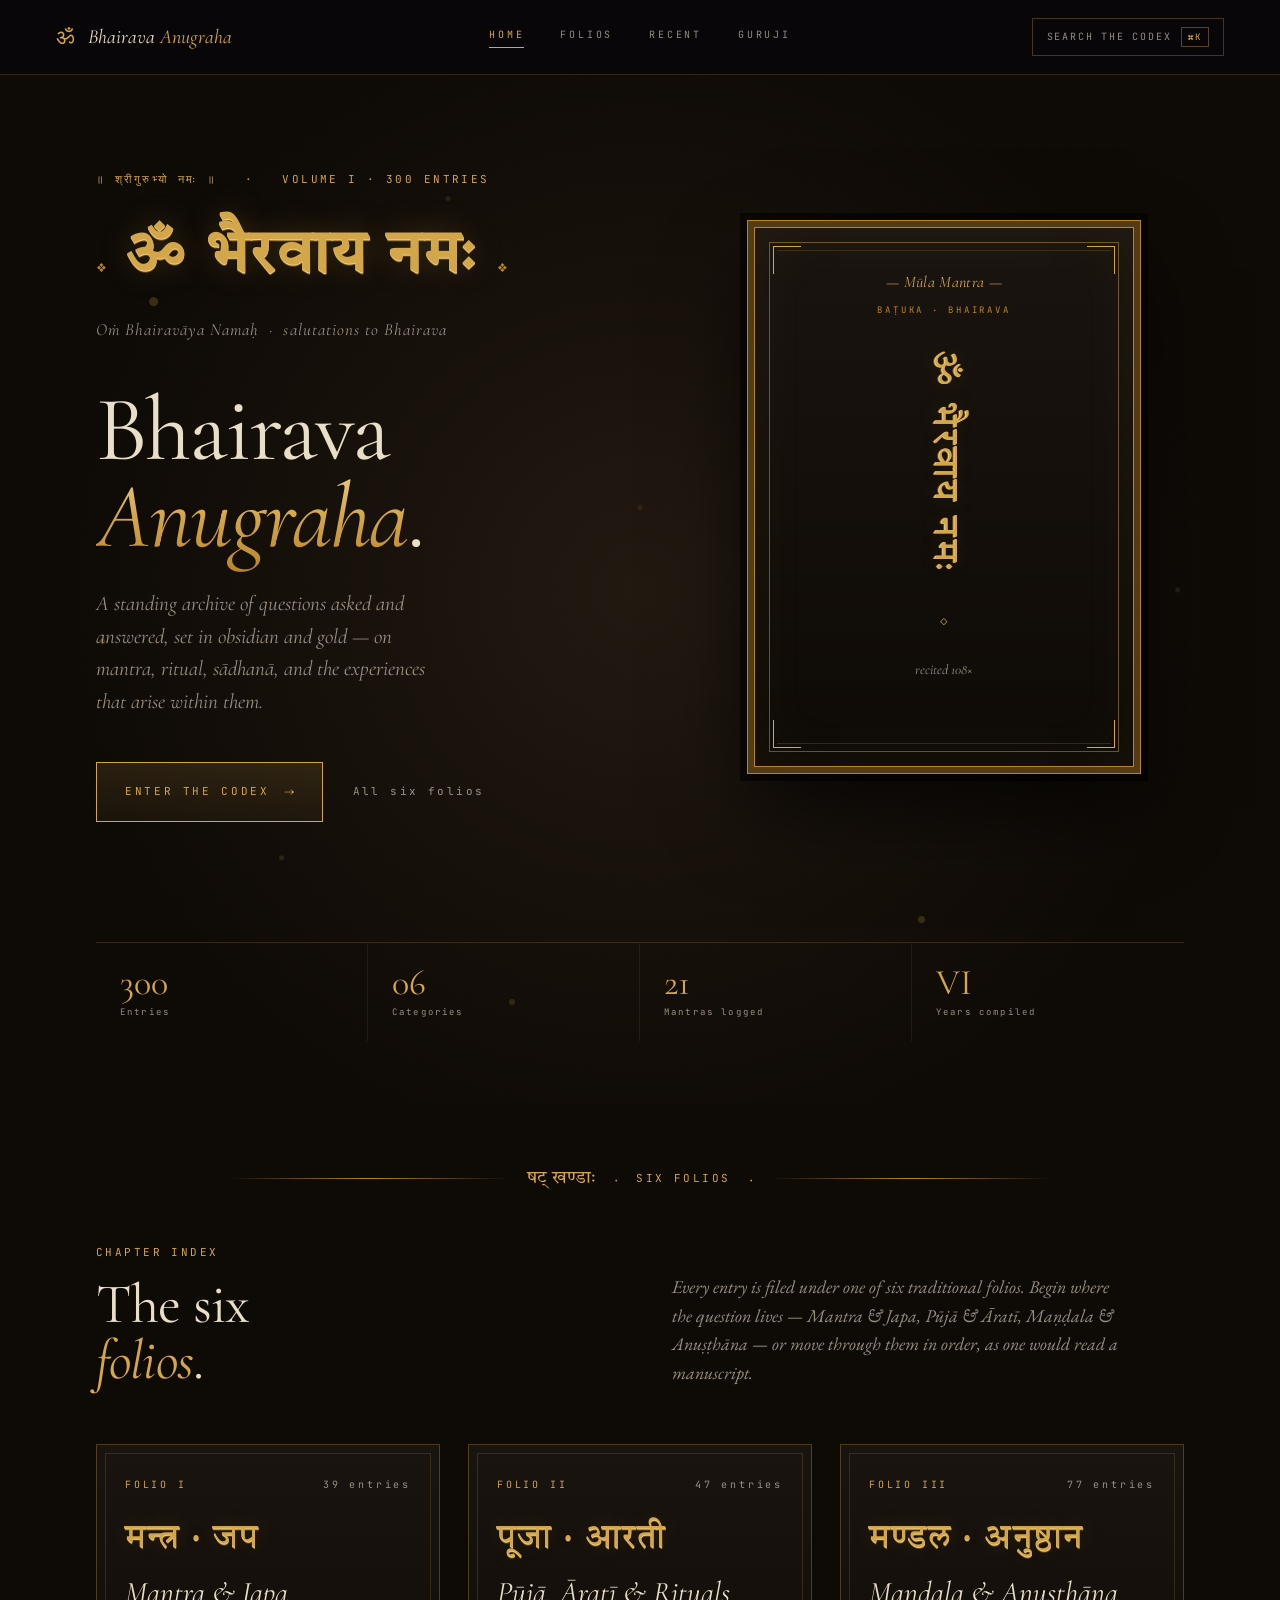
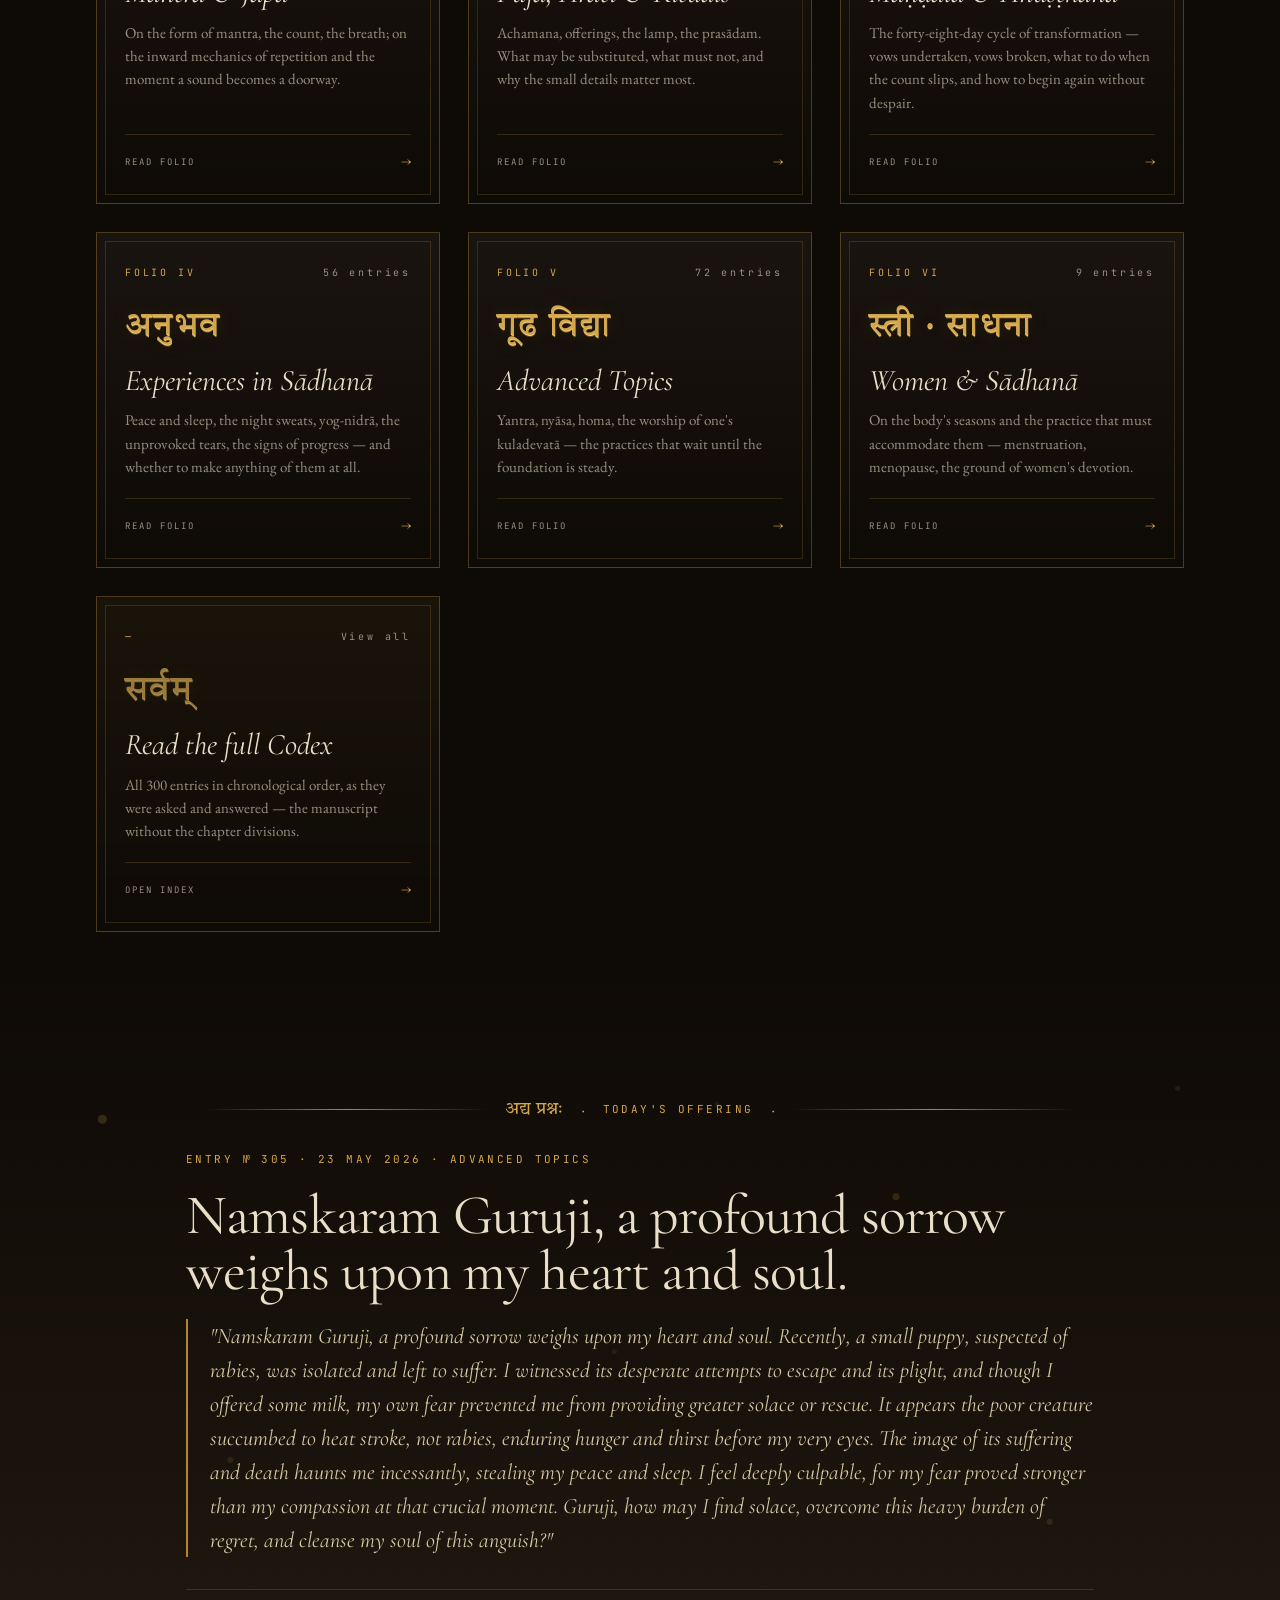
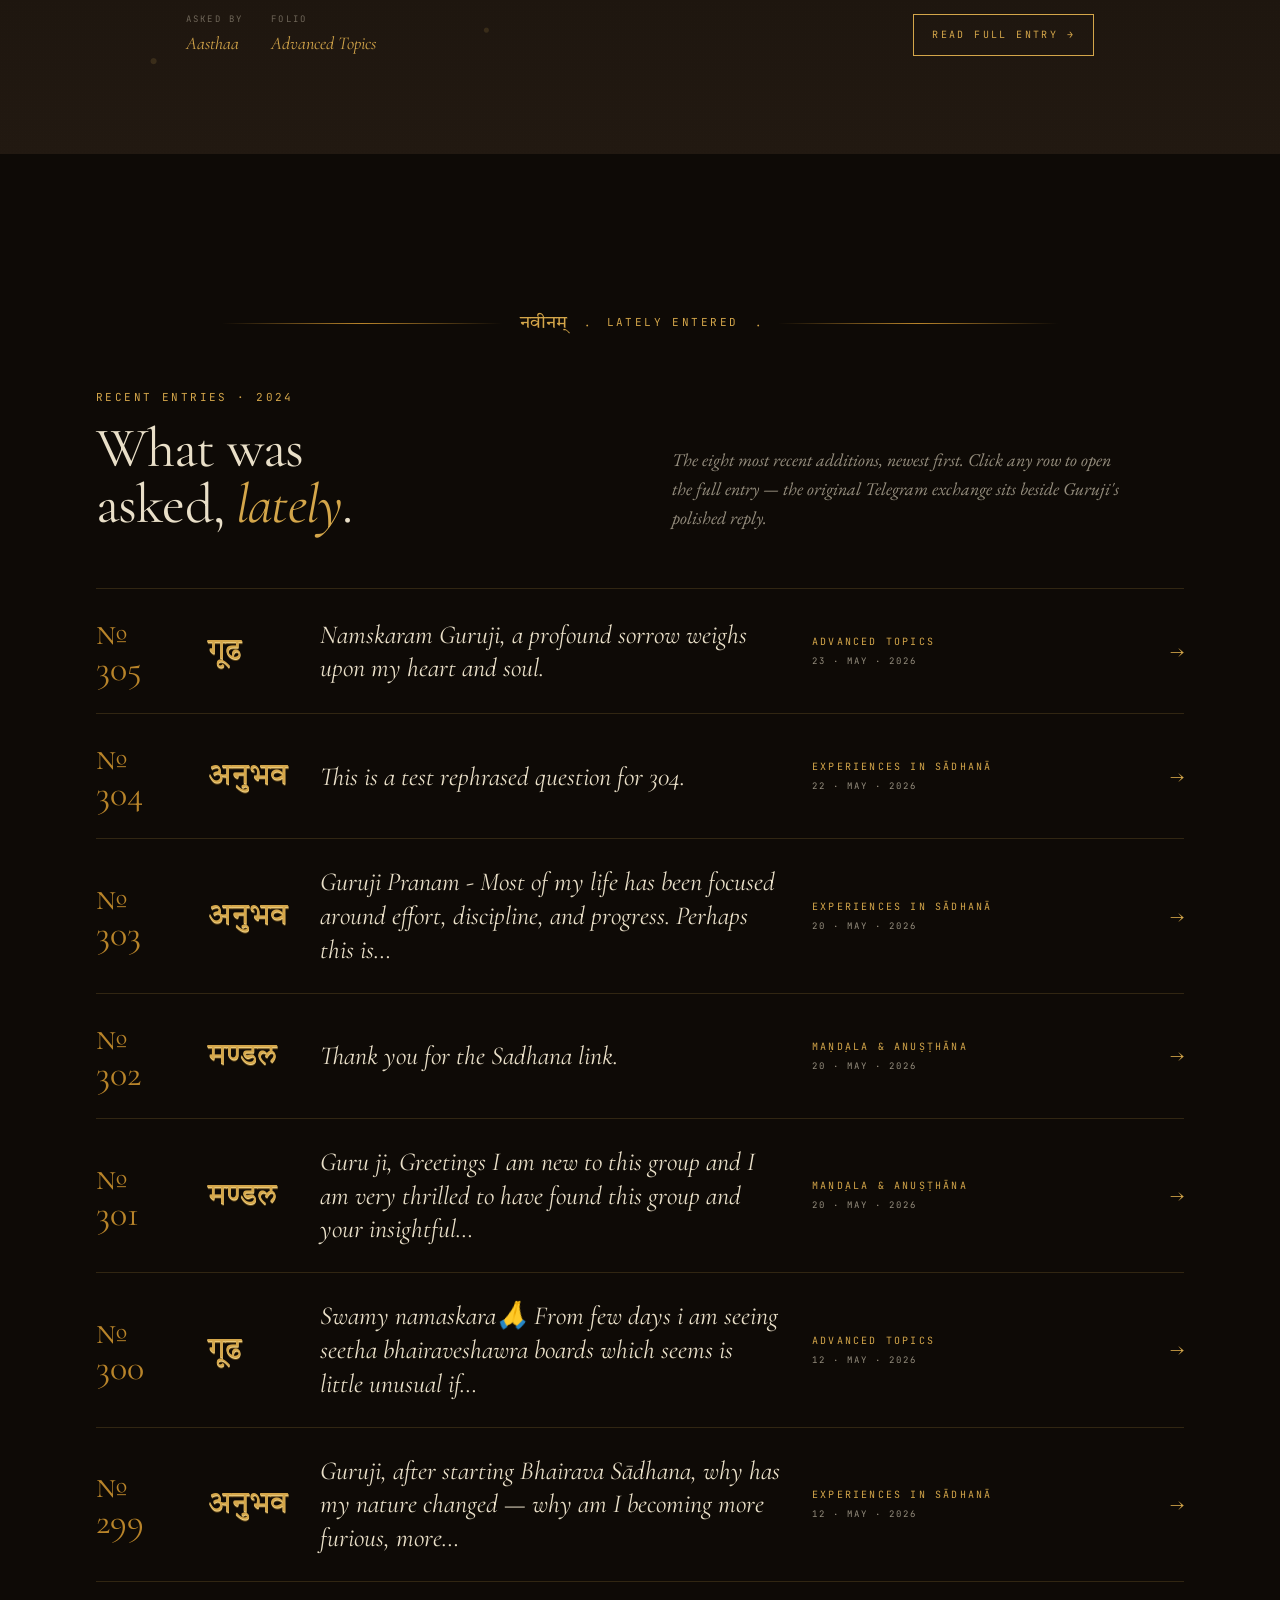
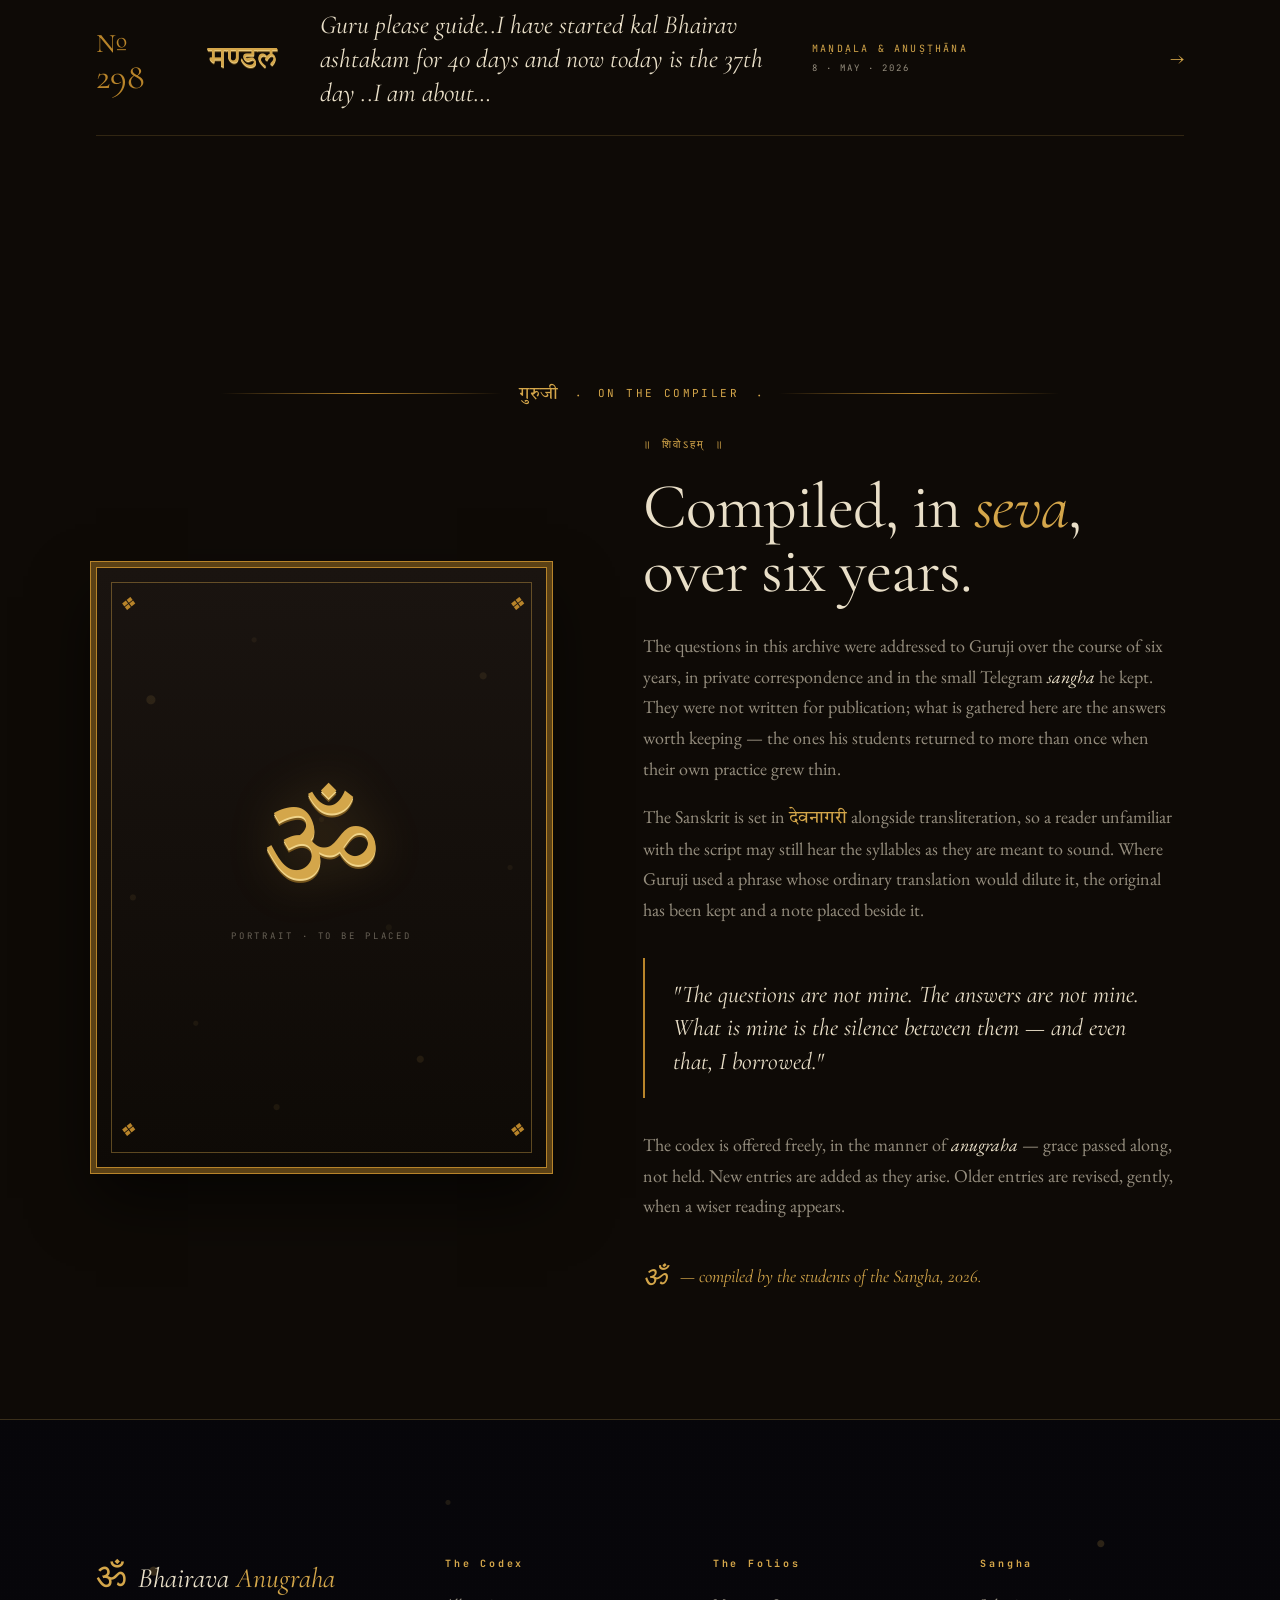
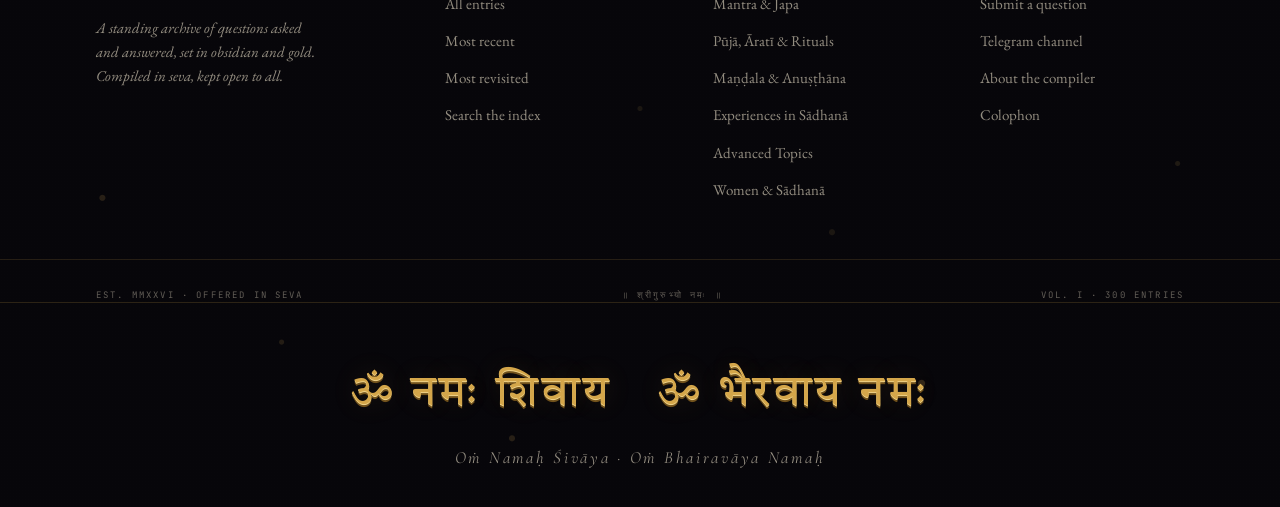
==== index.html @ f77bc60f "style: wrap folio page elements in folio-page-inner container and apply correct CSS classes" ====
<!doctype html>
<html lang="en">

<head>
  <meta charset="utf-8" />
  <meta name="viewport" content="width=device-width, initial-scale=1" />
  <title>Bhairava Anugraha · Codex</title>
  <link rel="preconnect" href="https://fonts.googleapis.com" />
  <link rel="preconnect" href="https://fonts.gstatic.com" crossorigin />
  <link
    href="https://fonts.googleapis.com/css2?family=Cormorant+Garamond:ital,wght@0,400;0,500;0,600;0,700;1,400;1,500;1,600&family=EB+Garamond:ital,wght@0,400;0,500;0,600;1,400;1,500&family=Tiro+Devanagari+Sanskrit:ital@0;1&family=JetBrains+Mono:wght@400;500&display=swap"
    rel="stylesheet" />
  <link rel="stylesheet" href="index.css" />
</head>

<body>

  <!-- ==================== CHROME ==================== -->
  <header class="chrome">
    <div class="chrome-inner">
      <div class="left">
        <span class="om">ॐ</span>
        <span class="b">Bhairava <em>Anugraha</em></span>
      </div>
      <nav class="nav">
        <a class="is-active" data-scroll="top" href="#">Home</a>
        <a data-scroll=".categories" href="#categories">Folios</a>
        <a data-scroll=".recent" href="#recent">Recent</a>
        <a data-scroll="#guruji" href="#guruji">Guruji</a>
      </nav>
      <div class="right">
        <button class="search" type="button" id="chrome-search" aria-haspopup="dialog" aria-controls="palette">
          <span>Search the Codex</span>
          <span class="kbd">⌘K</span>
        </button>
      </div>
    </div>
  </header>

  <!-- ==================== HERO ==================== -->
  <section class="hero">
    <div class="leaves-container">
      <div class="leaf-flake"></div>
      <div class="leaf-flake"></div>
      <div class="leaf-flake"></div>
      <div class="leaf-flake"></div>
      <div class="leaf-flake"></div>
      <div class="leaf-flake"></div>
      <div class="leaf-flake"></div>
    </div>
    <div class="leaf-field"></div>
    <div class="grain"></div>
    <div class="hero-inner">
      <div class="hero-left">
        <div class="lab mono">॥ श्रीगुरुभ्यो नमः ॥ &nbsp; · &nbsp; Volume I · <span data-total>305</span> entries</div>
        <div class="skt-row">
          <h2 class="skt-big">ॐ भैरवाय नमः</h2>
        </div>
        <div class="rom">Oṁ Bhairavāya Namaḥ &nbsp;·&nbsp; salutations to Bhairava</div>
        <h1>Bhairava<br /><span class="g">Anugraha</span>.</h1>
        <p class="tag">A standing archive of questions asked and answered, set in obsidian and gold — on mantra, ritual,
          sādhanā, and the experiences that arise within them.</p>
        <div class="actions">
          <a class="btn-primary" data-scroll=".categories" href="#categories">Enter the Codex <span class="arrow">→</span></a>
          <a class="btn-ghost" data-scroll=".categories" href="#categories">All six folios</a>
        </div>
      </div>
      <div class="hero-right">
        <div class="cartouche">
          <span class="corner tl"></span><span class="corner tr"></span>
          <span class="corner bl"></span><span class="corner br"></span>
          <div class="glyph-top">— Mūla Mantra —</div>
          <div class="small">BAṬUKA · BHAIRAVA</div>
          <div class="vskt">ॐ भैरवाय नमः</div>
          <div class="ornament-lg">◇</div>
          <div class="foot">recited 108×</div>
        </div>
      </div>
    </div>
    <div class="hero-stats">
      <div>
        <div class="num" data-total>305</div>
        <div class="lab">Entries</div>
      </div>
      <div>
        <div class="num">06</div>
        <div class="lab">Categories</div>
      </div>
      <div>
        <div class="num">21</div>
        <div class="lab">Mantras logged</div>
      </div>
      <div>
        <div class="num">VI</div>
        <div class="lab">Years compiled</div>
      </div>
    </div>
  </section>

  <!-- ==================== CATEGORIES ==================== -->
  <section class="categories" id="categories">
    <div class="divider-orn">
      <span class="rule"></span>
      <span class="skt-bit">षट्&nbsp;खण्डाः</span>
      <span class="glyph">·</span>
      <span class="mono" style="color: var(--gold);">SIX FOLIOS</span>
      <span class="glyph">·</span>
      <span class="rule"></span>
    </div>
    <div class="section-head">
      <div class="lhs">
        <div class="lab mono">CHAPTER INDEX</div>
        <h2>The six<br /><em>folios</em>.</h2>
      </div>
      <div class="rhs">
        Every entry is filed under one of six traditional folios. Begin where the question lives — Mantra &amp; Japa,
        Pūjā &amp; Āratī, Maṇḍala &amp; Anuṣṭhāna — or move through them in order, as one would read a manuscript.
      </div>
    </div>
    <div class="cat-grid">
      <a class="cat" data-folio="I" data-cat-key="mantra-japa">
        <div class="num"><span>FOLIO I</span><span class="count">— entries</span></div>
        <div class="skt-mark">मन्त्र · जप</div>
        <h3>Mantra & Japa</h3>
        <div class="desc">On the form of mantra, the count, the breath; on the inward mechanics of repetition and the
          moment a sound becomes a doorway.</div>
        <div class="foot"><span>READ FOLIO</span><span class="arrow">→</span></div>
      </a>
      <a class="cat" data-folio="II" data-cat-key="puja-aarti">
        <div class="num"><span>FOLIO II</span><span class="count">— entries</span></div>
        <div class="skt-mark">पूजा · आरती</div>
        <h3>Pūjā, Āratī & Rituals</h3>
        <div class="desc">Achamana, offerings, the lamp, the prasādam. What may be substituted, what must not, and why
          the small details matter most.</div>
        <div class="foot"><span>READ FOLIO</span><span class="arrow">→</span></div>
      </a>
      <a class="cat" data-folio="III" data-cat-key="mandala">
        <div class="num"><span>FOLIO III</span><span class="count">— entries</span></div>
        <div class="skt-mark">मण्डल · अनुष्ठान</div>
        <h3>Maṇḍala & Anuṣṭhāna</h3>
        <div class="desc">The forty-eight-day cycle of transformation — vows undertaken, vows broken, what to do when
          the count slips, and how to begin again without despair.</div>
        <div class="foot"><span>READ FOLIO</span><span class="arrow">→</span></div>
      </a>
      <a class="cat" data-folio="IV" data-cat-key="experiences">
        <div class="num"><span>FOLIO IV</span><span class="count">— entries</span></div>
        <div class="skt-mark">अनुभव</div>
        <h3>Experiences in Sādhanā</h3>
        <div class="desc">Peace and sleep, the night sweats, yog-nidrā, the unprovoked tears, the signs of progress —
          and whether to make anything of them at all.</div>
        <div class="foot"><span>READ FOLIO</span><span class="arrow">→</span></div>
      </a>
      <a class="cat" data-folio="V" data-cat-key="advanced">
        <div class="num"><span>FOLIO V</span><span class="count">— entries</span></div>
        <div class="skt-mark">गूढ विद्या</div>
        <h3>Advanced Topics</h3>
        <div class="desc">Yantra, nyāsa, homa, the worship of one's kuladevatā — the practices that wait until the
          foundation is steady.</div>
        <div class="foot"><span>READ FOLIO</span><span class="arrow">→</span></div>
      </a>
      <a class="cat" data-folio="VI" data-cat-key="women">
        <div class="num"><span>FOLIO VI</span><span class="count">— entries</span></div>
        <div class="skt-mark">स्त्री · साधना</div>
        <h3>Women & Sādhanā</h3>
        <div class="desc">On the body's seasons and the practice that must accommodate them — menstruation, menopause,
          the ground of women's devotion.</div>
        <div class="foot"><span>READ FOLIO</span><span class="arrow">→</span></div>
      </a>
      <a class="cat" data-folio="ALL" style="background: linear-gradient(180deg, rgba(212,166,74,0.06), var(--ink));">
        <div class="num"><span>—</span><span class="count">View all</span></div>
        <div class="skt-mark" style="opacity: 0.7;">सर्वम्</div>
        <h3>Read the <em>full Codex</em></h3>
        <div class="desc">All <span data-total>305</span> entries in chronological order, as they were asked and answered — the manuscript
          without the chapter divisions.</div>
        <div class="foot"><span>OPEN INDEX</span><span class="arrow">→</span></div>
      </a>
    </div>
  </section>

  <!-- ==================== FEATURED / TODAY'S OFFERING ==================== -->
  <section class="featured">
    <div class="leaf-field dense"></div>
    <div class="grain"></div>
    <div class="divider-orn">
      <span class="rule"></span>
      <span class="skt-bit">अद्य&nbsp;प्रश्नः</span>
      <span class="glyph">·</span>
      <span class="mono" style="color: var(--gold);">TODAY'S OFFERING</span>
      <span class="glyph">·</span>
      <span class="rule"></span>
    </div>
    <div class="featured-inner" id="featured-inner"></div>
  </section>

  <!-- ==================== RECENT ==================== -->
  <section class="recent" id="recent">
    <div class="divider-orn">
      <span class="rule"></span>
      <span class="skt-bit">नवीनम्</span>
      <span class="glyph">·</span>
      <span class="mono" style="color: var(--gold);">LATELY ENTERED</span>
      <span class="glyph">·</span>
      <span class="rule"></span>
    </div>
    <div class="section-head">
      <div class="lhs">
        <div class="lab mono">RECENT ENTRIES · 2024</div>
        <h2>What was<br />asked, <em>lately</em>.</h2>
      </div>
      <div class="rhs">
        The eight most recent additions, newest first. Click any row to open the full entry — the original Telegram
        exchange sits beside Guruji's polished reply.
      </div>
    </div>
    <div class="recent-list" id="recent-list"></div>
  </section>

  <!-- ==================== ABOUT / GURUJI ==================== -->
  <section class="about" id="guruji">
    <div class="divider-orn">
      <span class="rule"></span>
      <span class="skt-bit">गुरुजी</span>
      <span class="glyph">·</span>
      <span class="mono" style="color: var(--gold);">ON THE COMPILER</span>
      <span class="glyph">·</span>
      <span class="rule"></span>
    </div>
    <div class="about-inner">
      <div class="portrait">
        <span class="corner-orn tl">❖</span>
        <span class="corner-orn tr">❖</span>
        <span class="corner-orn bl">❖</span>
        <span class="corner-orn br">❖</span>
        <div class="leaf-field" style="opacity:0.5;"></div>
        <div class="placeholder">
          <div class="skt-mega">ॐ</div>
          <div class="lab">PORTRAIT · TO BE PLACED</div>
        </div>
      </div>
      <div class="about-text">
        <div class="lab mono">॥ शिवोऽहम् ॥</div>
        <h2>Compiled, in <em>seva</em>, over six years.</h2>
        <p>
          The questions in this archive were addressed to Guruji over the course of six years, in private correspondence
          and in the small Telegram <em>sangha</em> he kept. They were not written for publication; what is gathered
          here are the answers worth keeping — the ones his students returned to more than once when their own practice
          grew thin.
        </p>
        <p>
          The Sanskrit is set in <span class="skt-inline">देवनागरी</span> alongside transliteration, so a reader
          unfamiliar with the script may still hear the syllables as they are meant to sound. Where Guruji used a phrase
          whose ordinary translation would dilute it, the original has been kept and a note placed beside it.
        </p>
        <div class="pull">
          "The questions are not mine. The answers are not mine. What is mine is the silence between them — and even
          that, I borrowed."
        </div>
        <p>
          The codex is offered freely, in the manner of <em>anugraha</em> — grace passed along, not held. New entries
          are added as they arise. Older entries are revised, gently, when a wiser reading appears.
        </p>
        <div class="sign">
          <span class="om-mark">ॐ</span>
          <span>— compiled by the students of the Sangha, 2026.</span>
        </div>
      </div>
    </div>
  </section>

  <!-- ==================== FOOTER ==================== -->
  <footer>
    <div class="leaf-field"></div>
    <div class="grain"></div>
    <div class="foot-grid">
      <div>
        <div class="wordmark">
          <span class="om">ॐ</span>
          <span class="b">Bhairava <em>Anugraha</em></span>
        </div>
        <p class="blurb">A standing archive of questions asked and answered, set in obsidian and gold. Compiled in seva,
          kept open to all.</p>
      </div>
      <div>
        <h4>The Codex</h4>
        <ul>
          <li><a href="#folio/ALL">All entries</a></li>
          <li><a data-scroll=".recent" href="#recent">Most recent</a></li>
          <li><a data-scroll=".categories" href="#categories">Most revisited</a></li>
          <li><a href="?search=true">Search the index</a></li>
        </ul>
      </div>
      <div>
        <h4>The Folios</h4>
        <ul>
          <li><a href="#folio/mantra-japa">Mantra &amp; Japa</a></li>
          <li><a href="#folio/puja-aarti">Pūjā, Āratī &amp; Rituals</a></li>
          <li><a href="#folio/mandala">Maṇḍala &amp; Anuṣṭhāna</a></li>
          <li><a href="#folio/experiences">Experiences in Sādhanā</a></li>
          <li><a href="#folio/advanced">Advanced Topics</a></li>
          <li><a href="#folio/women">Women &amp; Sādhanā</a></li>
        </ul>
      </div>
      <div>
        <h4>Sangha</h4>
        <ul>
          <li><a href="mailto:sangha@bhairavaanugraha.org">Submit a question</a></li>
          <li><a href="https://t.me/+tM8pVCZWG8cxYjc1" target="_blank" rel="noopener noreferrer">Telegram channel</a></li>
          <li><a data-scroll="#guruji" href="#guruji">About the compiler</a></li>
          <li><a href="javascript:void(0)">Colophon</a></li>
        </ul>
      </div>
    </div>
    <div class="foot-base">
      <span>EST. MMXXVI · OFFERED IN SEVA</span>
      <span>॥ श्रीगुरुभ्यो नमः ॥</span>
      <span>VOL. I · <span data-total>305</span> ENTRIES</span>
    </div>
    <div class="foot-mantra">
      <div class="skt-line">ॐ नमः शिवाय &nbsp; ॐ भैरवाय नमः</div>
      <div class="rom">Oṁ Namaḥ Śivāya · Oṁ Bhairavāya Namaḥ</div>
    </div>
  </footer>

  <!-- ==================== FOLIO PAGE VIEW OVERLAY ==================== -->
  <div class="folio-page" id="folio-page" hidden>
    <header class="chrome">
      <div class="chrome-inner">
        <button class="back-link" id="folio-back-link">
          <span class="arr">←</span> <span>Return to the index</span>
        </button>
        <div class="folio-meta-wrap">
          <span class="om">ॐ</span>
          <span id="folio-meta">FOLIO — · — ENTRIES</span>
        </div>
      </div>
    </header>
    <div class="folio-page-inner">
      <div class="folio-head folio-header">
        <div class="divider-orn">
          <span class="rule"></span>
          <span class="skt-bit" id="folio-divider-skt">—</span>
          <span class="glyph">·</span>
          <span class="mono lab" id="folio-divider-label" style="color: var(--gold);">—</span>
          <span class="glyph">·</span>
          <span class="rule"></span>
        </div>
        <div class="title-row">
          <span class="skt-accent skt-mega" id="folio-skt">—</span>
          <h1 id="folio-name">—</h1>
          <p class="desc" id="folio-desc">—</p>
        </div>
      </div>
      <div class="folio-list folio-entries" id="folio-entries"></div>
    </div>
  </div>

  <!-- ==================== ENTRY DETAIL OVERLAY ==================== -->
  <div class="overlay" id="overlay" role="dialog" aria-modal="true">
    <div class="overlay-card" role="document">
      <!-- Dynamic renderEntry output goes here -->
    </div>
  </div>

  <!-- ==================== SEARCH PALETTE (⌘K) ==================== -->
  <div class="palette" id="palette" role="dialog" aria-modal="true" aria-label="Search the Codex">
    <div class="palette-card" role="document">
      <div class="palette-input-row">
        <span class="om" aria-hidden="true">ॐ</span>
        <input class="palette-input" id="palette-input" type="text"
          placeholder="Search the Codex — by question, folio, or mantra…" autocomplete="off" autocorrect="off"
          autocapitalize="off" spellcheck="false" aria-label="Search the Codex" />
        <span class="esc" aria-hidden="true">ESC</span>
      </div>
      <ul class="palette-results" id="palette-results" role="listbox" aria-label="Search results"></ul>
      <div class="palette-footer">
        <span id="palette-count">— entries indexed</span>
        <span class="legend">
          <span><span class="kbd">↑↓</span> Navigate</span>
          <span><span class="kbd">↵</span> Select</span>
          <span><span class="kbd">ESC</span> Close</span>
        </span>
      </div>
    </div>
  </div>

  <script src="index.js"></script>
</body>

</html>
---- index.css ----
:root {
  --void:    #07060a;
  --ink:     #0e0a06;
  --warm:    #1a1410;
  --warm-2:  #221911;
  --leather: #2a1f15;
  --gold:    #d4a64a;
  --gold-2:  #b8842a;
  --gold-3:  #f0d48a;
  --gold-deep: #8a5e1a;
  --crimson: #6a1010;
  --crimson-2: #4a0808;
  --paper:   #e9dfc8;
  --paper-2: #d6c9a3;
  --ink-mute: rgba(233,223,200,0.62);
  --ink-dim:  rgba(233,223,200,0.4);
  --ink-vague: rgba(233,223,200,0.18);

  --display: "Cormorant Garamond", Georgia, serif;
  --serif:   "EB Garamond", Georgia, serif;
  --skt:     "Tiro Devanagari Sanskrit", "Noto Serif Devanagari", serif;
  --mono:    "JetBrains Mono", ui-monospace, monospace;
}
* { box-sizing: border-box; }
html, body { margin:0; padding:0; }
body {
  background: var(--ink);
  color: var(--paper);
  font-family: var(--serif);
  font-size: 17px;
  line-height: 1.6;
  -webkit-font-smoothing: antialiased;
  overflow-x: hidden;
}
a { color: inherit; text-decoration: none; }
button { font: inherit; color: inherit; background: none; border: 0; cursor: pointer; }

/* --------- shared ornaments --------- */
.skt { font-family: var(--skt); font-weight: 400; }
.mono { font-family: var(--mono); letter-spacing: 0.22em; text-transform: uppercase; font-size: 11px; }
.display { font-family: var(--display); font-weight: 400; }

.gold { color: var(--gold); }
.gold-grad {
  background: linear-gradient(180deg, var(--gold-3) 0%, var(--gold) 50%, var(--gold-2) 100%);
  -webkit-background-clip: text; background-clip: text; color: transparent;
}
.emboss-skt {
  color: var(--gold);
  text-shadow:
    0 1px 0 var(--gold-3),
    0 2px 0 rgba(180,130,40,0.6),
    0 3px 1px rgba(0,0,0,0.5),
    0 0 28px rgba(212,166,74,0.22);
}

/* gold-flake field */
.leaf-field {
  position: absolute; inset: 0; pointer-events: none;
  background-image:
    radial-gradient(circle at 12% 22%, rgba(212,166,74,0.22) 0 4px, transparent 5px),
    radial-gradient(circle at 86% 18%, rgba(212,166,74,0.18) 0 3px, transparent 4px),
    radial-gradient(circle at 22% 76%, rgba(212,166,74,0.14) 0 2px, transparent 3px),
    radial-gradient(circle at 72% 82%, rgba(212,166,74,0.20) 0 3px, transparent 4px),
    radial-gradient(circle at 50% 42%, rgba(212,166,74,0.10) 0 2px, transparent 3px),
    radial-gradient(circle at 35% 12%, rgba(212,166,74,0.12) 0 2px, transparent 3px),
    radial-gradient(circle at 65% 60%, rgba(212,166,74,0.10) 0 2.5px, transparent 3.5px),
    radial-gradient(circle at 8% 55%, rgba(212,166,74,0.16) 0 2.5px, transparent 3.5px),
    radial-gradient(circle at 92% 50%, rgba(212,166,74,0.12) 0 2px, transparent 3px),
    radial-gradient(circle at 40% 90%, rgba(212,166,74,0.16) 0 2.5px, transparent 3.5px);
  mix-blend-mode: screen;
}
.leaf-field.dense {
  background-image:
    radial-gradient(circle at 8% 18%, rgba(212,166,74,0.18) 0 4px, transparent 5px),
    radial-gradient(circle at 28% 32%, rgba(212,166,74,0.12) 0 2px, transparent 3px),
    radial-gradient(circle at 18% 62%, rgba(212,166,74,0.10) 0 2.5px, transparent 3.5px),
    radial-gradient(circle at 48% 48%, rgba(212,166,74,0.08) 0 2px, transparent 3px),
    radial-gradient(circle at 70% 28%, rgba(212,166,74,0.16) 0 3px, transparent 4px),
    radial-gradient(circle at 82% 70%, rgba(212,166,74,0.12) 0 2.5px, transparent 3.5px),
    radial-gradient(circle at 38% 84%, rgba(212,166,74,0.14) 0 2px, transparent 3px),
    radial-gradient(circle at 92% 14%, rgba(212,166,74,0.10) 0 2px, transparent 3px),
    radial-gradient(circle at 56% 16%, rgba(212,166,74,0.08) 0 2px, transparent 3px),
    radial-gradient(circle at 12% 88%, rgba(212,166,74,0.14) 0 2.5px, transparent 3.5px);
}

.grain {
  position: absolute; inset: 0; pointer-events: none;
  background-image: radial-gradient(rgba(255,255,255,0.022) 0.6px, transparent 0.7px);
  background-size: 3px 3px; mix-blend-mode: overlay;
}

/* --------- chrome bar --------- */
.chrome {
  position: sticky; top: 0; z-index: 50;
  background: rgba(7,6,10,0.72);
  backdrop-filter: blur(14px);
  -webkit-backdrop-filter: blur(14px);
  border-bottom: 1px solid rgba(212,166,74,0.2);
}
.chrome-inner {
  max-width: 1440px; margin: 0 auto;
  padding: 18px 56px;
  display: grid; grid-template-columns: 1fr auto 1fr; align-items: center; gap: 48px;
}
.chrome .left { display: flex; align-items: center; gap: 14px; white-space: nowrap; min-width: 0; }
.chrome .left .om {
  font-family: var(--display); font-size: 22px; color: var(--gold);
  line-height: 1; padding: 4px 0;
}
.chrome .left .b {
  font-family: var(--display); font-style: italic; font-size: 20px; color: var(--paper);
  white-space: nowrap;
}
.chrome .left .b em { color: var(--gold); }
.chrome .nav {
  display: flex; gap: 36px; justify-content: center;
}
.chrome .nav a {
  font-family: var(--mono); font-size: 10px; letter-spacing: 0.28em;
  color: var(--ink-mute); text-transform: uppercase;
  padding-bottom: 4px;
  border-bottom: 1px solid transparent;
  transition: color 0.2s, border-color 0.2s;
  cursor: pointer;
}
.chrome .nav a:hover, .chrome .nav a.is-active { color: var(--gold); border-color: var(--gold); }
.chrome .right { display: flex; gap: 18px; align-items: center; justify-content: flex-end; }
.chrome .search {
  display: flex; align-items: center; gap: 10px;
  padding: 8px 14px;
  border: 1px solid rgba(212,166,74,0.3);
  color: var(--ink-mute);
  font-family: var(--mono); font-size: 10px; letter-spacing: 0.18em; text-transform: uppercase;
  cursor: pointer;
  transition: color 0.2s, border-color 0.2s;
}
.chrome .search:hover { border-color: var(--gold); color: var(--gold); }
.chrome .search .kbd {
  padding: 2px 6px; border: 1px solid rgba(212,166,74,0.4); color: var(--gold);
  font-size: 9px;
}

/* --------- HERO --------- */
.hero {
  position: relative;
  min-height: 760px;
  background: radial-gradient(circle at 50% 50%, var(--warm-2) 0%, var(--ink) 70%);
  overflow: hidden;
}
.hero-inner {
  max-width: 1440px; margin: 0 auto;
  padding: 96px 96px 120px;
  display: grid; grid-template-columns: 1.1fr 1fr;
  gap: 80px; align-items: center;
  position: relative; z-index: 2;
}
.hero-left .lab { color: var(--gold); margin-bottom: 28px; }
.hero-left .skt-row {
  display: flex; align-items: baseline; gap: 18px;
  margin-bottom: 12px;
}
.hero-left .skt-row::before, .hero-left .skt-row::after {
  content: "❖"; color: var(--gold-2); font-size: 12px;
}
.hero-left .skt-big {
  font-family: var(--skt); font-size: 60px; line-height: 1.35; letter-spacing: 0.04em;
  color: var(--gold);
  text-shadow: 0 1px 0 var(--gold-3), 0 2px 0 rgba(180,130,40,0.6), 0 0 32px rgba(212,166,74,0.25);
  margin: 0;
}
.hero-left .rom {
  font-family: var(--display); font-style: italic; font-size: 17px;
  color: var(--ink-mute); letter-spacing: 0.06em; margin: 18px 0 44px;
}
.hero-left h1 {
  font-family: var(--display); font-weight: 400;
  font-size: 92px; line-height: 0.94; letter-spacing: -0.02em;
  margin: 0 0 28px;
}
.hero-left h1 em { font-style: italic; }
.hero-left h1 .g { font-style: italic; background: linear-gradient(180deg, var(--gold-3), var(--gold), var(--gold-2)); -webkit-background-clip: text; background-clip: text; color: transparent; }
.hero-left .tag {
  font-family: var(--display); font-style: italic;
  font-size: 21px; line-height: 1.55; color: var(--ink-mute);
  max-width: 38ch; margin-bottom: 44px;
}
.hero-left .actions { display: flex; gap: 16px; align-items: center; flex-wrap: wrap; }
.hero-left .btn-primary {
  display: inline-flex; align-items: center; gap: 14px;
  padding: 16px 28px;
  background: linear-gradient(180deg, rgba(212,166,74,0.14), rgba(212,166,74,0.06));
  border: 1px solid var(--gold);
  color: var(--gold);
  font-family: var(--mono); font-size: 11px; letter-spacing: 0.24em;
  text-transform: uppercase;
  transition: background 0.25s;
}
.hero-left .btn-primary:hover { background: linear-gradient(180deg, rgba(212,166,74,0.24), rgba(212,166,74,0.10)); }
.hero-left .btn-primary .arrow { font-family: var(--display); font-size: 16px; letter-spacing: 0; }
.hero-left .btn-ghost {
  font-family: var(--mono); font-size: 11px; letter-spacing: 0.22em;
  color: var(--ink-mute); padding: 16px 14px;
}
.hero-left .btn-ghost:hover { color: var(--gold); }

/* hero right: framed cartouche with mantra */
.hero-right { display: flex; align-items: center; justify-content: center; position: relative; }
.cartouche {
  width: 380px; height: 540px;
  background: linear-gradient(180deg, var(--warm) 0%, var(--ink) 100%);
  border: 1px solid var(--gold-2);
  box-shadow: 0 0 0 6px rgba(0,0,0,0.55), 0 0 0 7px var(--gold-2),
              0 0 0 14px rgba(0,0,0,0.55),
              0 40px 80px rgba(0,0,0,0.7),
              inset 0 0 60px rgba(212,166,74,0.06);
  position: relative;
  display: flex; flex-direction: column; align-items: center;
  padding: 42px 28px;
}
.cartouche::before {
  content: ""; position: absolute; inset: 14px;
  border: 1px solid rgba(212,166,74,0.45); pointer-events: none;
}
.cartouche::after {
  content: ""; position: absolute; inset: 22px;
  border-top: 1px solid rgba(212,166,74,0.18);
  border-bottom: 1px solid rgba(212,166,74,0.18);
  pointer-events: none;
}
.cartouche .corner {
  position: absolute; width: 28px; height: 28px;
  border: 1px solid var(--gold);
}
.cartouche .corner.tl { top: 18px; left: 18px; border-right: 0; border-bottom: 0; }
.cartouche .corner.tr { top: 18px; right: 18px; border-left: 0; border-bottom: 0; }
.cartouche .corner.bl { bottom: 18px; left: 18px; border-right: 0; border-top: 0; }
.cartouche .corner.br { bottom: 18px; right: 18px; border-left: 0; border-top: 0; }
.cartouche .glyph-top {
  font-family: var(--display); font-style: italic; font-size: 16px; color: var(--gold);
  margin-bottom: 8px; letter-spacing: 0.02em;
}
.cartouche .small {
  font-family: var(--mono); font-size: 9px; letter-spacing: 0.32em; color: var(--gold-2);
  margin-bottom: 32px;
}
.cartouche .vskt {
  writing-mode: vertical-rl;
  font-family: var(--skt); font-size: 36px; letter-spacing: 0.08em; line-height: 1.5;
  color: var(--gold);
  text-shadow: 0 1px 0 var(--gold-3), 0 2px 0 rgba(180,130,40,0.6), 0 0 24px rgba(212,166,74,0.18);
  max-height: 360px;
  overflow: hidden;
  text-align: center;
}
.cartouche .ornament-lg {
  color: var(--gold); font-family: var(--display); font-size: 32px;
  margin-top: 18px;
}
.cartouche .foot {
  margin-top: 16px;
  font-family: var(--display); font-style: italic; font-size: 14px; color: var(--ink-mute);
}

/* hero stat strip */
.hero-stats {
  max-width: 1440px; margin: 0 auto;
  padding: 0 96px 64px;
  display: grid; grid-template-columns: repeat(4, 1fr);
  gap: 0;
  position: relative; z-index: 2;
}
.hero-stats > div {
  padding: 22px 24px;
  border-top: 1px solid rgba(212,166,74,0.2);
  border-right: 1px solid rgba(212,166,74,0.10);
  display: flex; flex-direction: column; gap: 4px;
}
.hero-stats > div:last-child { border-right: 0; }
.hero-stats .num { font-family: var(--display); font-size: 36px; color: var(--gold); line-height: 1; }
.hero-stats .lab { font-family: var(--mono); font-size: 9px; letter-spacing: 0.24em; color: var(--ink-mute); }

/* --------- DIVIDERS / SECTION HEADS --------- */
.divider-orn {
  display: flex; align-items: center; justify-content: center; gap: 18px;
  padding: 56px 0 24px;
  color: var(--gold-2);
}
.divider-orn .rule {
  flex: 0 1 280px; height: 1px;
  background: linear-gradient(90deg, transparent, var(--gold-2), transparent);
}
.divider-orn .glyph { font-family: var(--display); font-style: italic; font-size: 22px; color: var(--gold); }
.divider-orn .skt-bit { font-family: var(--skt); font-size: 18px; color: var(--gold); }

.section-head {
  max-width: 1440px; margin: 0 auto;
  padding: 24px 96px 56px;
  display: grid; grid-template-columns: 1fr 1fr;
  gap: 64px; align-items: end;
}
.section-head .lhs .lab { color: var(--gold); margin-bottom: 14px; }
.section-head .lhs h2 {
  font-family: var(--display); font-weight: 400;
  font-size: 56px; line-height: 1; letter-spacing: -0.015em; margin: 0;
}
.section-head .lhs h2 em { font-style: italic; color: var(--gold); }
.section-head .rhs {
  color: var(--ink-mute); font-style: italic; font-size: 18px;
  max-width: 50ch;
}

/* --------- CATEGORIES (folio cards) --------- */
.categories {
  position: relative;
  background: var(--ink);
  padding-bottom: 48px;
}
.cat-grid {
  max-width: 1440px; margin: 0 auto;
  padding: 0 96px;
  display: grid; grid-template-columns: repeat(3, 1fr);
  gap: 28px;
}
.cat {
  position: relative;
  background: linear-gradient(180deg, var(--warm) 0%, var(--ink) 100%);
  border: 1px solid rgba(212,166,74,0.3);
  padding: 32px 28px 28px;
  min-height: 320px;
  display: flex; flex-direction: column;
  transition: border-color 0.25s, transform 0.25s, box-shadow 0.25s;
  overflow: hidden;
  cursor: pointer;
}
.cat::before {
  content: ""; position: absolute; inset: 8px;
  border: 1px solid rgba(212,166,74,0.18); pointer-events: none;
}
.cat:hover {
  border-color: var(--gold); transform: translateY(-2px);
  box-shadow: 0 22px 40px rgba(0,0,0,0.45), inset 0 0 60px rgba(212,166,74,0.05);
}
.cat .num {
  font-family: var(--mono); font-size: 10px; letter-spacing: 0.28em; color: var(--gold);
  margin-bottom: 18px;
  display: flex; justify-content: space-between;
}
.cat .num .count { color: var(--ink-mute); }
.cat .skt-mark {
  font-family: var(--skt); font-size: 34px; color: var(--gold);
  text-shadow: 0 1px 0 var(--gold-3), 0 2px 0 rgba(180,130,40,0.5), 0 0 20px rgba(212,166,74,0.18);
  margin-bottom: 12px; letter-spacing: 0.04em;
}
.cat h3 {
  font-family: var(--display); font-weight: 400; font-style: italic;
  font-size: 30px; line-height: 1.05; margin: 0 0 12px; color: var(--paper);
}
.cat .desc { color: var(--ink-mute); font-size: 15px; line-height: 1.55; flex: 1; }
.cat .foot {
  margin-top: 20px;
  padding-top: 14px;
  border-top: 1px solid rgba(212,166,74,0.18);
  display: flex; justify-content: space-between; align-items: center;
  font-family: var(--mono); font-size: 9px; letter-spacing: 0.22em; color: var(--ink-mute);
}
.cat .foot .arrow { color: var(--gold); font-family: var(--display); font-size: 16px; letter-spacing: 0; }

/* --------- DAILY OFFERING (featured) --------- */
.featured {
  position: relative;
  background: linear-gradient(180deg, var(--ink) 0%, var(--warm-2) 100%);
  padding: 56px 0 96px;
  overflow: hidden;
}
.featured-inner {
  max-width: 1100px; margin: 0 auto;
  padding: 0 96px;
  position: relative; z-index: 2;
}
.feat-text .lab { color: var(--gold); margin-bottom: 18px; }
.feat-text h2 {
  font-family: var(--display); font-weight: 400;
  font-size: 56px; line-height: 1; letter-spacing: -0.015em;
  margin: 0 0 20px;
}
.feat-text h2 em { font-style: italic; color: var(--gold); }
.feat-text .qbody {
  font-family: var(--display); font-style: italic;
  font-size: 22px; line-height: 1.55; color: var(--paper-2);
  margin: 0 0 28px;
  padding-left: 22px;
  border-left: 2px solid var(--gold-2);
}
.feat-text .answer {
  font-size: 17px; line-height: 1.7; color: var(--ink-mute);
  margin: 0 0 32px; max-width: 60ch;
}
.feat-text .answer em { color: var(--paper); font-style: italic; }
.feat-text .meta-row {
  display: flex; gap: 28px; align-items: center; flex-wrap: wrap;
  padding-top: 22px;
  border-top: 1px solid rgba(212,166,74,0.2);
}
.feat-text .meta-row .item { display: flex; flex-direction: column; gap: 2px; }
.feat-text .meta-row .k { font-family: var(--mono); font-size: 9px; letter-spacing: 0.24em; color: var(--ink-dim); }
.feat-text .meta-row .v { font-family: var(--display); font-style: italic; font-size: 18px; color: var(--gold); }
.feat-text .read-more {
  margin-left: auto;
  font-family: var(--mono); font-size: 10px; letter-spacing: 0.24em; color: var(--gold);
  padding: 12px 18px; border: 1px solid var(--gold);
  transition: background 0.25s;
}
.feat-text .read-more:hover { background: rgba(212,166,74,0.12); }

/* --------- RECENT (numbered list) --------- */
.recent {
  position: relative;
  background: var(--ink);
  padding: 96px 0 64px;
}
.recent-list {
  max-width: 1440px; margin: 0 auto;
  padding: 0 96px;
  display: flex; flex-direction: column;
}
.row {
  display: grid;
  grid-template-columns: 80px 80px 1fr 240px 100px;
  gap: 32px; align-items: center;
  padding: 26px 0;
  border-top: 1px solid rgba(212,166,74,0.18);
  cursor: pointer;
  transition: background 0.2s, padding 0.2s;
}
.row:last-child { border-bottom: 1px solid rgba(212,166,74,0.18); }
.row:hover { background: rgba(212,166,74,0.04); padding-left: 12px; padding-right: 12px; }
.row .num { font-family: var(--display); font-size: 36px; color: var(--gold-2); line-height: 1; }
.row .skt {
  font-family: var(--skt); font-size: 30px; color: var(--gold);
  text-shadow: 0 1px 0 var(--gold-3), 0 2px 0 rgba(180,130,40,0.5);
}
.row .q {
  font-family: var(--display); font-style: italic; font-size: 26px; line-height: 1.3;
  color: var(--paper);
}
.row .meta { display: flex; flex-direction: column; gap: 4px; }
.row .meta .meta-cat { font-family: var(--mono); font-size: 10px; letter-spacing: 0.22em; color: var(--gold); }
.row .meta .date { font-family: var(--mono); font-size: 9px; letter-spacing: 0.22em; color: var(--ink-mute); }
.row .arr { text-align: right; color: var(--gold); font-family: var(--display); font-size: 22px; }


/* --------- ABOUT --------- */
.about {
  position: relative;
  background: var(--ink);
  padding: 120px 0;
}
.about-inner {
  max-width: 1440px; margin: 0 auto;
  padding: 0 96px;
  display: grid; grid-template-columns: 1fr 1.2fr;
  gap: 96px; align-items: center;
}
.portrait {
  position: relative;
  width: 100%; aspect-ratio: 3/4;
  background: linear-gradient(180deg, var(--warm) 0%, var(--ink) 100%);
  border: 1px solid var(--gold-2);
  box-shadow: 0 0 0 5px rgba(0,0,0,0.5), 0 0 0 6px var(--gold-2),
              0 30px 60px rgba(0,0,0,0.6);
  display: flex; align-items: center; justify-content: center;
  overflow: hidden;
}
.portrait::before {
  content: ""; position: absolute; inset: 14px;
  border: 1px solid rgba(212,166,74,0.4); pointer-events: none;
}
.portrait .placeholder {
  text-align: center; color: var(--gold); padding: 40px;
}
.portrait .placeholder .skt-mega {
  font-family: var(--skt); font-size: 120px; line-height: 1; color: var(--gold);
  text-shadow: 0 2px 0 var(--gold-3), 0 4px 0 rgba(180,130,40,0.6), 0 0 50px rgba(212,166,74,0.3);
}
.portrait .placeholder .lab {
  font-family: var(--mono); font-size: 9px; letter-spacing: 0.32em;
  color: var(--ink-dim); margin-top: 18px;
}
.portrait .corner-orn {
  position: absolute; font-family: var(--display); font-style: italic;
  color: var(--gold-2); font-size: 18px;
}
.portrait .corner-orn.tl { top: 22px; left: 22px; }
.portrait .corner-orn.tr { top: 22px; right: 22px; }
.portrait .corner-orn.bl { bottom: 22px; left: 22px; }
.portrait .corner-orn.br { bottom: 22px; right: 22px; }

.about-text .lab { color: var(--gold); margin-bottom: 22px; }
.about-text h2 {
  font-family: var(--display); font-weight: 400;
  font-size: 64px; line-height: 1; letter-spacing: -0.015em;
  margin: 0 0 28px;
}
.about-text h2 em { font-style: italic; color: var(--gold); }
.about-text p {
  font-size: 18px; line-height: 1.7; color: var(--ink-mute);
  max-width: 60ch;
  margin: 0 0 18px;
}
.about-text p .skt-inline {
  font-family: var(--skt); color: var(--gold); font-size: 18px;
}
.about-text p em { font-style: italic; color: var(--paper); }
.about-text .pull {
  margin: 32px 0;
  padding: 20px 28px;
  border-left: 2px solid var(--gold-2);
  font-family: var(--display); font-style: italic;
  font-size: 24px; line-height: 1.4; color: var(--paper);
}
.about-text .sign {
  margin-top: 32px;
  display: flex; gap: 14px; align-items: center;
  font-family: var(--display); font-style: italic; font-size: 18px;
  color: var(--gold);
}
.about-text .sign .om-mark { font-size: 28px; color: var(--gold); }

/* --------- FOOTER --------- */
footer {
  position: relative;
  background: var(--void);
  border-top: 1px solid rgba(212,166,74,0.25);
  padding: 80px 0 36px;
}
.foot-mantra {
  text-align: center;
  padding: 56px 96px 0;
  border-top: 1px solid rgba(212,166,74,0.18);
  max-width: 1440px; margin: 0 auto;
}
.foot-mantra .skt-line {
  font-family: var(--skt); font-size: 44px; color: var(--gold); letter-spacing: 0.08em;
  text-shadow: 0 1px 0 var(--gold-3), 0 3px 0 rgba(180,130,40,0.6), 0 0 28px rgba(212,166,74,0.18);
  margin-bottom: 14px;
}
.foot-mantra .rom { font-family: var(--display); font-style: italic; font-size: 17px; color: var(--ink-mute); letter-spacing: 0.16em; }

.foot-grid {
  max-width: 1440px; margin: 0 auto;
  padding: 56px 96px;
  display: grid; grid-template-columns: 1.4fr 1fr 1fr 1fr;
  gap: 64px;
}
.foot-grid h4 {
  font-family: var(--mono); font-size: 10px; letter-spacing: 0.28em; color: var(--gold);
  margin: 0 0 18px;
}
.foot-grid ul { list-style: none; padding: 0; margin: 0; display: flex; flex-direction: column; gap: 10px; }
.foot-grid a { color: var(--ink-mute); font-size: 15px; cursor: pointer; }
.foot-grid a:hover { color: var(--gold); }
.foot-grid .wordmark {
  display: flex; align-items: baseline; gap: 12px;
  margin-bottom: 14px;
}
.foot-grid .wordmark .om { font-family: var(--display); font-size: 36px; color: var(--gold); line-height: 0.8; }
.foot-grid .wordmark .b { font-family: var(--display); font-style: italic; font-size: 28px; color: var(--paper); }
.foot-grid .wordmark .b em { color: var(--gold); }
.foot-grid .blurb { color: var(--ink-mute); font-style: italic; font-size: 15px; max-width: 32ch; }

.foot-base {
  max-width: 1440px; margin: 0 auto;
  padding: 28px 96px 0;
  border-top: 1px solid rgba(212,166,74,0.15);
  display: flex; justify-content: space-between; align-items: center;
  font-family: var(--mono); font-size: 9px; letter-spacing: 0.24em; color: var(--ink-dim);
  flex-wrap: wrap; gap: 12px;
}

/* --------- DETAIL OVERLAY --------- */
.overlay {
  position: fixed; inset: 0; z-index: 100;
  background: rgba(7,6,10,0.85);
  backdrop-filter: blur(10px);
  -webkit-backdrop-filter: blur(10px);
  display: none;
  align-items: stretch; justify-content: center;
  padding: 48px 64px;
  overflow-y: auto;
}
.overlay.is-open { display: flex; }
.overlay-card {
  width: 100%; max-width: 1100px;
  background: linear-gradient(180deg, var(--warm) 0%, var(--ink) 100%);
  border: 1px solid var(--gold-2);
  box-shadow: 0 0 0 4px rgba(0,0,0,0.5), 0 0 0 5px var(--gold-2),
              0 50px 100px rgba(0,0,0,0.7);
  padding: 64px 80px 80px;
  position: relative;
  margin: auto;
}
.overlay-card::before {
  content: ""; position: absolute; inset: 16px;
  border: 1px solid rgba(212,166,74,0.3); pointer-events: none;
}
.overlay-close {
  position: absolute; top: 28px; right: 28px;
  width: 36px; height: 36px;
  border: 1px solid var(--gold);
  color: var(--gold);
  display: flex; align-items: center; justify-content: center;
  font-family: var(--display); font-size: 18px;
  z-index: 2;
}
.overlay-close:hover { background: rgba(212,166,74,0.12); }
.overlay .breadcrumb {
  font-family: var(--mono); font-size: 10px; letter-spacing: 0.26em; color: var(--gold);
  margin-bottom: 28px;
  display: flex; gap: 14px; align-items: center; flex-wrap: wrap;
}
.overlay .breadcrumb .sep { color: var(--gold-2); }
.overlay h1 {
  font-family: var(--display); font-weight: 400;
  font-size: 52px; line-height: 1.05; letter-spacing: -0.01em;
  margin: 0 0 28px;
}
.overlay h1 em { font-style: italic; color: var(--gold); }
.overlay .meta-row {
  display: flex; gap: 32px; padding: 18px 0;
  border-top: 1px solid rgba(212,166,74,0.2);
  border-bottom: 1px solid rgba(212,166,74,0.2);
  margin-bottom: 36px;
  font-family: var(--mono); font-size: 10px; letter-spacing: 0.22em;
  color: var(--ink-mute);
  flex-wrap: wrap;
}
.overlay .meta-row .v { color: var(--gold); }

.overlay .layout {
  display: grid; grid-template-columns: 1fr 1.6fr;
  gap: 56px;
}
.overlay .original {
  background: var(--void);
  border: 1px solid rgba(212,166,74,0.2);
  padding: 24px;
  align-self: start;
}
.overlay .original .head {
  display: flex; justify-content: space-between; align-items: center;
  margin-bottom: 16px;
  font-family: var(--mono); font-size: 9px; letter-spacing: 0.24em; color: var(--ink-mute);
}
.overlay .original .head .gold { color: var(--gold); }
.overlay .original .body {
  font-family: var(--display);
  font-size: 26px; line-height: 1.4; color: var(--paper-2);
  font-style: italic;
}
.overlay .original .body em { font-style: normal; color: var(--paper); }
.overlay .answer .lead {
  font-family: var(--display); font-style: italic;
  font-size: 24px; line-height: 1.5; color: var(--paper);
  margin: 0 0 24px;
}
.overlay .answer ul {
  list-style: none; padding: 0; margin: 0 0 18px;
}
.overlay .answer li {
  position: relative;
  font-size: 17px; line-height: 1.75; color: var(--ink-mute);
  padding-left: 22px;
  margin: 0 0 10px;
}
.overlay .answer li::before {
  content: "◇";
  position: absolute; left: 0; top: 0;
  color: var(--gold-2); font-family: var(--display);
  font-size: 16px; line-height: 1.6;
}
.overlay .answer li strong { color: var(--paper); font-weight: 600; }
.overlay .answer li em { color: var(--gold); font-style: italic; }
.overlay .answer strong { color: var(--paper); font-weight: 600; }
.overlay .answer em { color: var(--gold); font-style: italic; }
.overlay .answer p {
  font-size: 17px; line-height: 1.75; color: var(--ink-mute);
  margin: 0 0 18px;
}
.overlay .answer p em { color: var(--paper); font-style: italic; }
.overlay .answer .skt-inline {
  font-family: var(--skt); color: var(--gold); font-size: 17px;
}
.overlay .answer .pull {
  margin: 28px 0;
  padding: 22px 28px;
  border-left: 2px solid var(--gold-2);
  font-family: var(--display); font-style: italic;
  font-size: 22px; line-height: 1.45; color: var(--paper);
}
.overlay .answer .signoff {
  margin-top: 36px;
  padding-top: 22px;
  border-top: 1px solid rgba(212,166,74,0.2);
  display: flex; justify-content: space-between; align-items: center;
  font-family: var(--display); font-style: italic; color: var(--gold);
  font-size: 18px;
}
.overlay .answer .signoff .om-mark { font-size: 28px; }

/* --------- THREAD VIEW (linked follow-up questions) --------- */
.thread-meta {
  margin: -8px 0 24px;
}
.thread-badge {
  display: inline-flex; align-items: center; gap: 6px;
  font-family: var(--mono); font-size: 10px; letter-spacing: 0.18em;
  color: var(--gold); background: rgba(212,166,74,0.1);
  border: 1px solid rgba(212,166,74,0.35);
  padding: 4px 12px; border-radius: 20px;
}
.thread-divider {
  display: flex; align-items: center; gap: 12px;
  margin: 52px 0 24px;
  padding: 14px 20px;
  background: rgba(212,166,74,0.06);
  border: 1px solid rgba(212,166,74,0.25);
  border-radius: 4px;
  scroll-margin-top: 20px;
}
.thread-divider.thread-root {
  margin-top: 8px;
  background: rgba(212,166,74,0.04);
}
.thread-divider-icon {
  font-size: 18px; color: var(--gold); flex-shrink: 0;
}
.thread-divider-label {
  font-family: var(--mono); font-size: 10px; letter-spacing: 0.2em;
  color: var(--gold-2); flex: 1;
}
.thread-back-btn {
  flex-shrink: 0;
  font-family: var(--mono); font-size: 10px; letter-spacing: 0.15em;
  color: var(--gold); background: rgba(212,166,74,0.12);
  border: 1px solid rgba(212,166,74,0.3);
  padding: 6px 14px; border-radius: 3px; cursor: pointer;
  transition: background 0.2s, color 0.2s;
}
.thread-back-btn:hover {
  background: rgba(212,166,74,0.25); color: var(--paper);
}
.thread-entry {
  position: relative;
  border-bottom: 1px solid rgba(212,166,74,0.12);
  padding-bottom: 32px;
}
.thread-entry.thread-active::before {
  content: '';
  position: absolute; left: -32px; top: 0; bottom: 0;
  width: 3px;
  background: linear-gradient(180deg, var(--gold) 0%, transparent 100%);
  border-radius: 2px;
}
.thread-title { margin-bottom: 4px; }

/* --------- SEARCH PALETTE --------- */
.palette {
  position: fixed; inset: 0; z-index: 110;
  background: rgba(7,6,10,0.85);
  backdrop-filter: blur(10px);
  -webkit-backdrop-filter: blur(10px);
  display: none;
  align-items: flex-start; justify-content: center;
  padding: 96px 24px 48px;
  overflow-y: auto;
}
.palette.is-open { display: flex; }
.palette-card {
  width: 100%; max-width: 720px;
  background: linear-gradient(180deg, var(--warm) 0%, var(--ink) 100%);
  border: 1px solid var(--gold-2);
  box-shadow: 0 0 0 4px rgba(0,0,0,0.5), 0 0 0 5px var(--gold-2),
              0 50px 100px rgba(0,0,0,0.7);
  position: relative;
  display: flex; flex-direction: column;
  max-height: 70vh;
}
.palette-card::before {
  content: ""; position: absolute; inset: 10px;
  border: 1px solid rgba(212,166,74,0.3); pointer-events: none;
}
.palette-input-row {
  display: flex; align-items: center; gap: 16px;
  padding: 22px 28px 18px;
  border-bottom: 1px solid rgba(212,166,74,0.2);
  position: relative; z-index: 1;
}
.palette-input-row .om {
  font-family: var(--display); color: var(--gold); font-size: 24px; line-height: 1;
}
.palette-input {
  flex: 1; min-width: 0;
  background: transparent;
  border: 0; outline: 0; padding: 0;
  color: var(--paper);
  font-family: var(--display); font-style: italic; font-size: 22px; line-height: 1.2;
}
.palette-input::placeholder { color: var(--ink-dim); font-style: italic; }
.palette-input-row .esc {
  font-family: var(--mono); font-size: 9px; letter-spacing: 0.24em;
  color: var(--gold-2); padding: 4px 8px;
  border: 1px solid rgba(212,166,74,0.4);
}
.palette-results {
  list-style: none; padding: 10px 0; margin: 0;
  overflow-y: auto;
  position: relative; z-index: 1;
}
.palette-result {
  display: grid;
  grid-template-columns: 76px 56px 1fr auto;
  gap: 18px; align-items: center;
  padding: 12px 28px;
  border-left: 2px solid transparent;
  cursor: pointer;
  transition: background 0.15s, border-color 0.15s;
}
.palette-result:hover, .palette-result.is-active {
  background: rgba(212,166,74,0.07);
  border-left-color: var(--gold);
}
.palette-result .kind {
  font-family: var(--mono); font-size: 9px; letter-spacing: 0.22em;
  color: var(--gold-2); text-transform: uppercase;
}
.palette-result .skt {
  font-family: var(--skt); font-size: 22px; color: var(--gold);
  text-shadow: 0 1px 0 var(--gold-3), 0 2px 0 rgba(180,130,40,0.5);
  white-space: nowrap; overflow: hidden; text-overflow: ellipsis;
}
.palette-result .title {
  font-family: var(--display); font-style: italic; font-size: 17px;
  color: var(--paper); line-height: 1.3;
  overflow: hidden; text-overflow: ellipsis; display: -webkit-box;
  -webkit-line-clamp: 2; -webkit-box-orient: vertical;
}
.palette-result .title em { color: var(--gold); font-style: italic; }
.palette-result .meta {
  font-family: var(--mono); font-size: 9px; letter-spacing: 0.2em;
  color: var(--ink-mute); text-align: right;
  max-width: 22ch; white-space: nowrap; overflow: hidden; text-overflow: ellipsis;
}
.palette-empty {
  padding: 36px 28px; text-align: center;
  color: var(--ink-mute); font-style: italic; font-size: 16px;
}
.palette-empty .skt-empty {
  font-family: var(--skt); font-size: 28px; color: var(--gold-2);
  display: block; margin-bottom: 12px;
}
.palette-foot {
  padding: 12px 28px;
  border-top: 1px solid rgba(212,166,74,0.18);
  display: flex; justify-content: space-between; align-items: center;
  font-family: var(--mono); font-size: 9px; letter-spacing: 0.22em;
  color: var(--ink-mute);
  position: relative; z-index: 1;
  gap: 12px; flex-wrap: wrap;
}
.palette-foot .keys { display: flex; gap: 16px; flex-wrap: wrap; }
.palette-foot .keys .k { display: inline-flex; align-items: center; gap: 6px; }
.palette-foot .keys .k .key {
  padding: 2px 6px; border: 1px solid rgba(212,166,74,0.3);
  color: var(--gold-2); font-size: 9px;
}

/* gold pulse used to highlight a jumped-to element */
@keyframes lacquer-pulse {
  0%   { box-shadow: 0 0 0 0 rgba(212,166,74,0.0); }
  30%  { box-shadow: 0 0 0 3px rgba(212,166,74,0.65), 0 0 36px rgba(212,166,74,0.35); }
  100% { box-shadow: 0 0 0 0 rgba(212,166,74,0.0); }
}
.lacquer-pulse { animation: lacquer-pulse 1.6s ease-out; }

/* row highlight when filtering by folio */
.row.is-highlight {
  background: rgba(212,166,74,0.10);
  border-left: 3px solid var(--gold);
  padding-left: 12px;
}
.row.is-dim { opacity: 0.35; }


/* --------- FOLIO PAGE (full takeover when a category is opened) --------- */
.folio-page {
  position: relative;
  background: var(--ink);
  padding: 64px 0 96px;
  min-height: 100vh;
}
.folio-page[hidden] { display: none; }
.folio-page-inner {
  max-width: 1100px; margin: 0 auto;
  padding: 0 96px;
  position: relative; z-index: 2;
}
.folio-back {
  margin-bottom: 32px;
  display: flex; align-items: center; gap: 14px;
}
.folio-back a {
  font-family: var(--mono); font-size: 10px; letter-spacing: 0.24em;
  color: var(--ink-mute); text-transform: uppercase;
  border-bottom: 1px solid transparent; padding-bottom: 4px;
  cursor: pointer;
  transition: color 0.2s, border-color 0.2s;
}
.folio-back a:hover { color: var(--gold); border-color: var(--gold); }
.folio-back .arr {
  font-family: var(--display); color: var(--gold); font-size: 16px;
}
.folio-header {
  text-align: center;
  padding: 24px 0 56px;
  border-bottom: 1px solid rgba(212,166,74,0.18);
  margin-bottom: 56px;
}
.folio-header .lab {
  color: var(--gold); margin-bottom: 24px;
}
.folio-header .skt-mega {
  font-family: var(--skt); font-size: 64px; letter-spacing: 0.06em;
  color: var(--gold); line-height: 1.2;
  text-shadow: 0 1px 0 var(--gold-3), 0 2px 0 rgba(180,130,40,0.6), 0 0 36px rgba(212,166,74,0.22);
  margin: 0 0 18px;
}
.folio-header h1 {
  font-family: var(--display); font-weight: 400; font-style: italic;
  font-size: 64px; line-height: 1; letter-spacing: -0.015em;
  margin: 0 0 24px; color: var(--paper);
}
.folio-header p {
  font-family: var(--display); font-style: italic;
  font-size: 19px; line-height: 1.55; color: var(--ink-mute);
  max-width: 56ch; margin: 0 auto;
}
.folio-entries {
  list-style: none; padding: 0; margin: 0;
  display: flex; flex-direction: column;
}
/* The folio entry rows reuse the existing .row styling. */
.folio-entries .row {
  grid-template-columns: 80px 80px 1fr 220px 60px;
}

/* When a folio page is active, hide all homepage sections. */
body.is-folio-view > .chrome,
body.is-folio-view .hero,
body.is-folio-view .categories,
body.is-folio-view .featured,
body.is-folio-view .recent,
body.is-folio-view .about,
body.is-folio-view > footer { display: none; }
body:not(.is-folio-view) .folio-page { display: none; }

@media (max-width: 1100px) {
  .chrome-inner { padding: 16px 28px; gap: 24px; }
  .chrome .nav { gap: 22px; }
  .hero-inner, .featured-inner, .about-inner, .overlay .layout { grid-template-columns: 1fr; }
  .hero-inner { padding: 64px 40px 80px; gap: 48px; }
  .hero-left h1 { font-size: 64px; }
  .hero-left .skt-big { font-size: 44px; }
  .hero-stats { padding: 0 40px 48px; grid-template-columns: repeat(2, 1fr); }
  .hero-stats > div:nth-child(2) { border-right: 0; }
  .cat-grid { grid-template-columns: 1fr 1fr; padding: 0 40px; }
  .featured-inner, .about-inner, .recent-list, .section-head { padding-left: 40px; padding-right: 40px; }
  .row { grid-template-columns: 60px 60px 1fr 60px; }
  .row .meta { display: none; }
  .foot-grid { grid-template-columns: 1fr 1fr; padding: 56px 40px; gap: 40px; }
  .foot-mantra, .foot-base { padding-left: 40px; padding-right: 40px; }
  .folio-page-inner { padding: 0 40px; }
  .folio-header h1 { font-size: 44px; }
  .folio-header .skt-mega { font-size: 48px; }
  .folio-entries .row { grid-template-columns: 60px 60px 1fr 60px; }
  .folio-entries .row .meta { display: none; }
  .overlay { padding: 24px; }
  .overlay-card { padding: 48px 32px 56px; }
  .overlay h1 { font-size: 40px; }
}
@media (max-width: 700px) {
  /* --- Chrome --- */
  .chrome-inner { padding: 12px 16px; gap: 16px; }
  .chrome .left .om { font-size: 18px; }
  .chrome .left .b { font-size: 16px; }
  .chrome .nav { display: none; }
  .chrome-inner { grid-template-columns: 1fr auto; }
  .chrome .search { padding: 8px 12px; }
  .chrome .search span:not(.kbd) { display: none; }
  .chrome .search .kbd { display: none; }
  .chrome .search::before {
    content: "⌕"; font-family: var(--display); color: var(--gold);
    font-size: 16px; line-height: 1;
  }

  /* --- Hero --- */
  .hero { min-height: auto; }
  .hero-inner { padding: 48px 20px 64px; gap: 32px; }
  .hero-left .lab { font-size: 9px; margin-bottom: 18px; }
  .hero-left .skt-big { font-size: 32px; line-height: 1.25; }
  .hero-left .rom { font-size: 14px; margin: 12px 0 28px; }
  .hero-left h1 { font-size: 44px; margin: 0 0 20px; }
  .hero-left .tag { font-size: 17px; line-height: 1.5; margin-bottom: 28px; }
  .hero-left .actions { flex-direction: column; align-items: stretch; gap: 12px; }
  .hero-left .btn-primary { padding: 14px 20px; font-size: 10px; justify-content: center; }
  .hero-left .btn-ghost { padding: 10px 6px; font-size: 10px; text-align: center; }
  .hero-stats { padding: 0 20px 36px; grid-template-columns: repeat(2, 1fr); }
  .hero-stats > div { padding: 16px 12px; }
  .hero-stats > div:nth-child(2) { border-right: 0; }
  .hero-stats .num { font-size: 28px; }

  /* --- Section heads --- */
  .section-head { grid-template-columns: 1fr; padding: 16px 20px 32px; gap: 20px; }
  .section-head .lhs h2 { font-size: 36px; line-height: 1.05; }
  .section-head .rhs { font-size: 16px; }
  .divider-orn { padding: 32px 16px 12px; gap: 12px; }
  .divider-orn .rule { flex: 1; }
  .divider-orn .skt-bit { font-size: 14px; }

  /* --- Categories --- */
  .cat-grid { grid-template-columns: 1fr; padding: 0 20px; gap: 18px; }
  .cat { min-height: auto; padding: 24px 20px 22px; }
  .cat .num { margin-bottom: 14px; }
  .cat .skt-mark { font-size: 26px; margin-bottom: 10px; }
  .cat h3 { font-size: 24px; }
  .cat .desc { font-size: 14px; }

  /* --- Featured --- */
  .featured { padding: 32px 0 64px; }
  .featured-inner { padding: 0 20px; max-width: none; }
  .feat-text h2 { font-size: 36px; margin: 0 0 16px; }
  .feat-text .qbody { font-size: 18px; padding-left: 16px; margin: 0 0 24px; }
  .feat-text .answer { font-size: 16px; }
  .feat-text .meta-row { gap: 14px; flex-direction: column; align-items: flex-start; }
  .feat-text .read-more { margin-left: 0; }

  /* --- Recent --- */
  .recent { padding: 64px 0 24px; }
  .recent-list { padding: 0 20px; }
  .row { grid-template-columns: 50px 1fr 28px; gap: 14px; padding: 18px 0; }
  .row:hover { padding-left: 0; padding-right: 0; }
  .row .skt { display: none; }
  .row .meta { display: none; }
  .row .num { font-size: 22px; }
  .row .q { font-size: 18px; line-height: 1.4; }
  .row .arr { font-size: 18px; }

  /* --- About --- */
  .about { padding: 56px 0; }
  .about-inner { grid-template-columns: 1fr; padding: 0 20px; gap: 36px; }
  .portrait { max-width: 280px; margin: 0 auto; }
  .portrait .placeholder .skt-mega { font-size: 80px; }
  .about-text h2 { font-size: 36px; }
  .about-text p { font-size: 16px; }
  .about-text .pull { font-size: 20px; padding: 16px 20px; }

  /* --- Footer --- */
  .foot-grid { grid-template-columns: 1fr; padding: 40px 20px; gap: 28px; }
  .foot-grid .wordmark .om { font-size: 28px; }
  .foot-grid .wordmark .b { font-size: 22px; }
  .foot-base { padding: 20px 20px 0; flex-direction: column; gap: 10px; text-align: center; }
  .foot-mantra { padding: 32px 20px 0; }
  .foot-mantra .skt-line { font-size: 28px; line-height: 1.3; }
  .foot-mantra .rom { font-size: 14px; letter-spacing: 0.12em; }

  /* --- Folio page --- */
  .folio-page { padding: 32px 0 56px; }
  .folio-page-inner { padding: 0 20px; }
  .folio-back { margin-bottom: 24px; }
  .folio-header { padding: 8px 0 28px; margin-bottom: 28px; }
  .folio-header .lab { margin-bottom: 18px; }
  .folio-header .skt-mega { font-size: 36px; }
  .folio-header h1 { font-size: 32px; margin: 0 0 18px; }
  .folio-header p { font-size: 16px; }
  .folio-entries .row { grid-template-columns: 50px 1fr 28px; }

  /* --- Reading overlay --- */
  .overlay { padding: 16px 12px; }
  .overlay-card { padding: 32px 20px 36px; }
  .overlay-card::before { inset: 10px; }
  .overlay-close { top: 12px; right: 12px; width: 32px; height: 32px; font-size: 16px; }
  .overlay .breadcrumb { font-size: 9px; gap: 8px; margin-bottom: 18px; letter-spacing: 0.18em; }
  .overlay h1 { font-size: 28px; line-height: 1.15; margin: 0 0 18px; }
  .overlay .meta-row {
    gap: 8px; padding: 14px 0; margin-bottom: 28px;
    flex-direction: column; align-items: flex-start;
  }
  .overlay .meta-row > span[style*="margin-left:auto"] { margin-left: 0 !important; }
  .overlay .layout { grid-template-columns: 1fr; gap: 28px; }
  .overlay .original { padding: 18px; }
  .overlay .original .head { font-size: 8px; }
  .overlay .original .body { font-size: 18px; }
  .overlay .answer .lead { font-size: 19px; line-height: 1.45; margin: 0 0 18px; }
  .overlay .answer p { font-size: 16px; line-height: 1.65; }
  .overlay .answer .skt-inline { font-size: 16px; }
  .overlay .answer .pull { padding: 16px 18px; font-size: 18px; margin: 22px 0; }
  .overlay .answer .signoff { margin-top: 24px; font-size: 16px; }

  /* --- Search palette --- */
  .palette { padding: 36px 12px 24px; }
  .palette-card { max-height: 85vh; }
  .palette-input-row { padding: 14px 16px; gap: 12px; }
  .palette-input { font-size: 16px; }
  .palette-input-row .esc { display: none; }
  .palette-results { padding: 6px 0; }
  .palette-result { grid-template-columns: 40px 1fr; gap: 10px; padding: 12px 16px; }
  .palette-result .skt { display: none; }
  .palette-result .meta { display: none; }
  .palette-result .title { font-size: 15px; }
  .palette-foot { padding: 10px 16px; font-size: 8px; gap: 8px; }
  .palette-foot .keys { gap: 10px; }
}

/* --- Very small phones (≤380px) --- */
@media (max-width: 380px) {
  .chrome-inner { padding: 10px 12px; }
  .hero-inner { padding: 36px 16px 48px; }
  .hero-left h1 { font-size: 36px; }
  .hero-left .skt-big { font-size: 26px; }
  .hero-left .tag { font-size: 16px; }
  .hero-stats { padding: 0 16px 28px; }
  .hero-stats .num { font-size: 24px; }
  .section-head { padding: 12px 16px 24px; }
  .section-head .lhs h2 { font-size: 28px; }
  .cat-grid { padding: 0 16px; }
  .featured-inner, .recent-list, .about-inner, .folio-page-inner { padding-left: 16px; padding-right: 16px; }
  .feat-text h2 { font-size: 28px; }
  .about-text h2 { font-size: 28px; }
  .folio-header h1 { font-size: 26px; }
  .folio-header .skt-mega { font-size: 30px; }
  .row .q { font-size: 16px; }
  .foot-grid { padding: 32px 16px; }
  .foot-mantra { padding: 28px 16px 0; }
  .foot-mantra .skt-line { font-size: 24px; }
  .foot-base { padding: 16px 16px 0; }
  .overlay { padding: 12px 8px; }
  .overlay-card { padding: 24px 16px 28px; }
  .overlay h1 { font-size: 24px; }
  .overlay .answer .lead { font-size: 17px; }
  .overlay .answer p { font-size: 15px; }
  .overlay .original .body { font-size: 16px; }
}

/* --- Falling gold-leaf micro-animations --- */
.leaves-container {
  position: absolute; inset: 0; pointer-events: none; overflow: hidden; z-index: 1;
}
.leaf-flake {
  position: absolute;
  top: -20px;
  width: 8px;
  height: 8px;
  background: rgba(212, 166, 74, 0.35);
  border-radius: 50% 0 50% 0;
  transform: rotate(45deg);
  animation: fall 12s linear infinite;
}
@keyframes fall {
  0% {
    top: -20px;
    transform: translateX(0) rotate(45deg);
    opacity: 0;
  }
  10% { opacity: 0.7; }
  90% { opacity: 0.7; }
  100% {
    top: 105%;
    transform: translateX(80px) rotate(405deg);
    opacity: 0;
  }
}
.leaf-flake:nth-child(1) { left: 10%; width: 6px; height: 6px; animation-duration: 10s; animation-delay: 0s; }
.leaf-flake:nth-child(2) { left: 25%; width: 10px; height: 10px; animation-duration: 14s; animation-delay: 2s; }
.leaf-flake:nth-child(3) { left: 40%; width: 8px; height: 8px; animation-duration: 12s; animation-delay: 4s; }
.leaf-flake:nth-child(4) { left: 55%; width: 5px; height: 5px; animation-duration: 9s; animation-delay: 1s; }
.leaf-flake:nth-child(5) { left: 70%; width: 9px; height: 9px; animation-duration: 15s; animation-delay: 5s; }
.leaf-flake:nth-child(6) { left: 85%; width: 7px; height: 7px; animation-duration: 11s; animation-delay: 3s; }
.leaf-flake:nth-child(7) { left: 95%; width: 8px; height: 8px; animation-duration: 13s; animation-delay: 0.5s; }
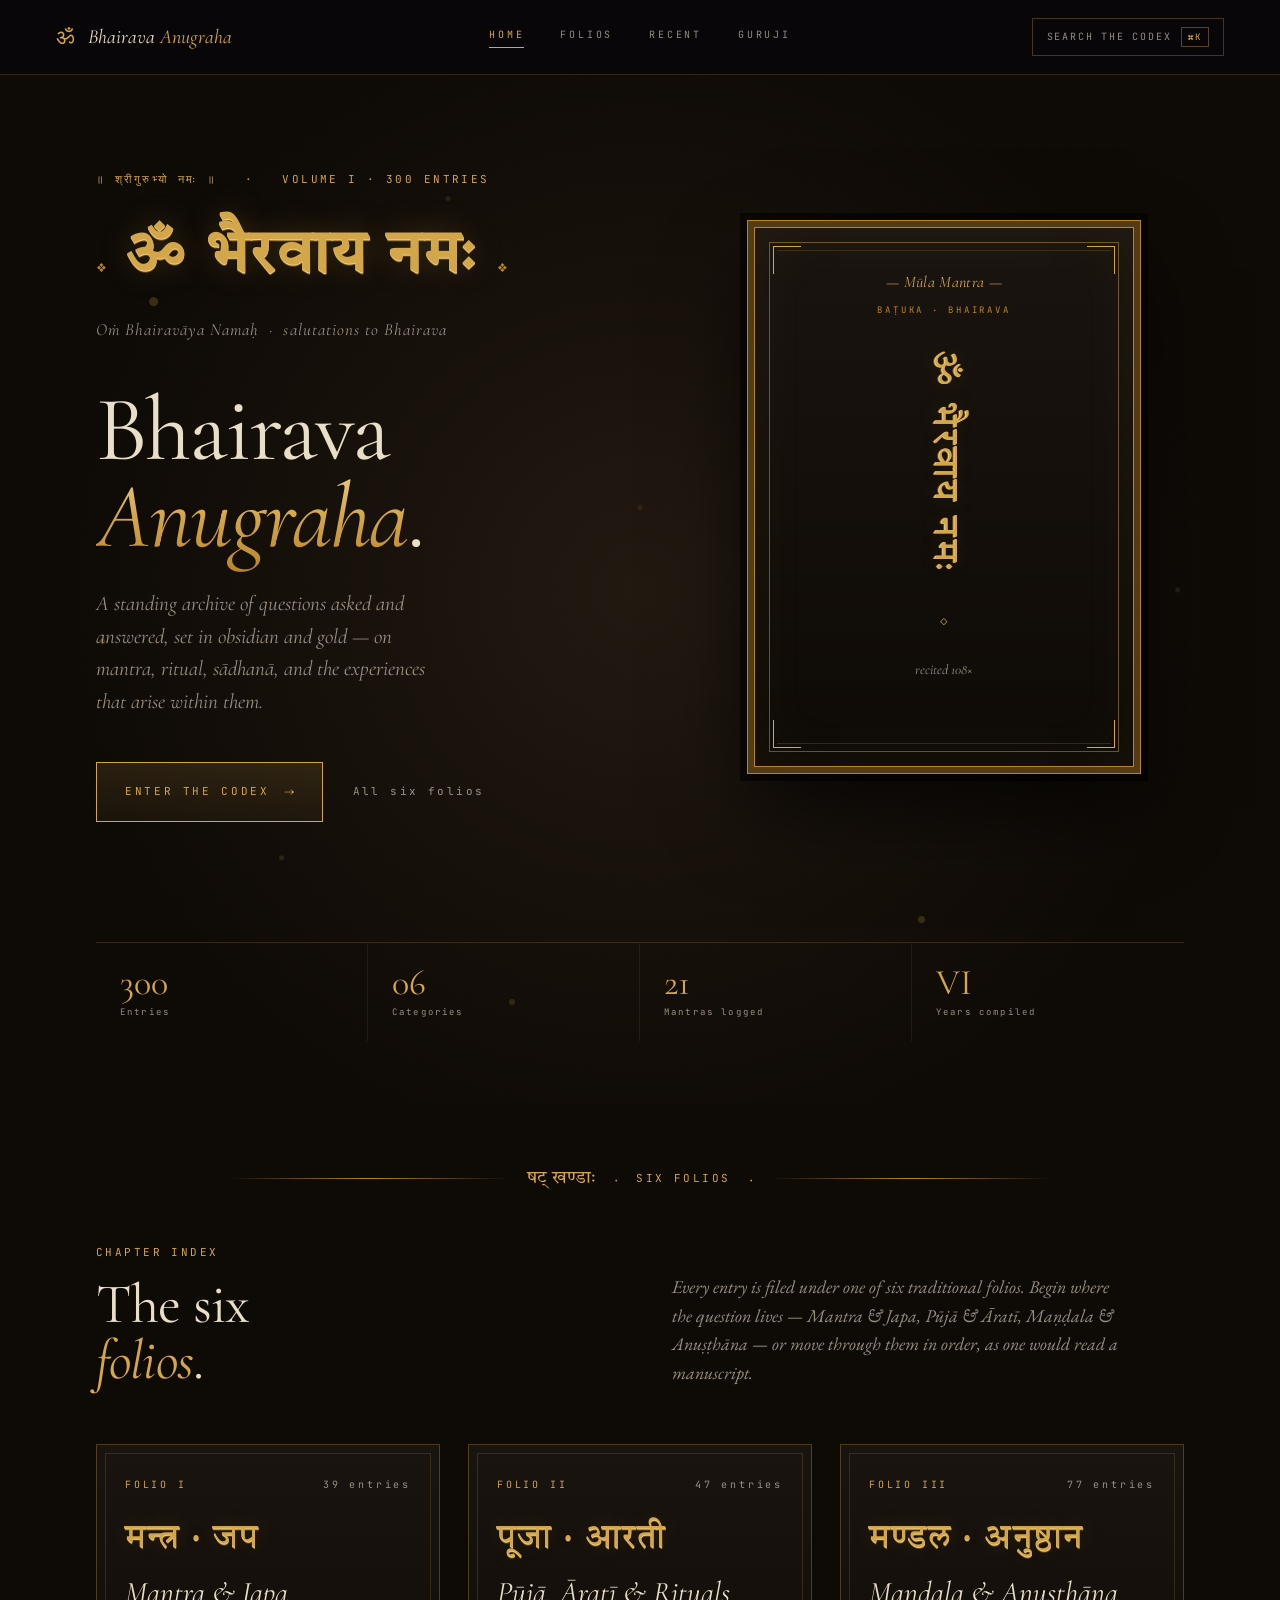
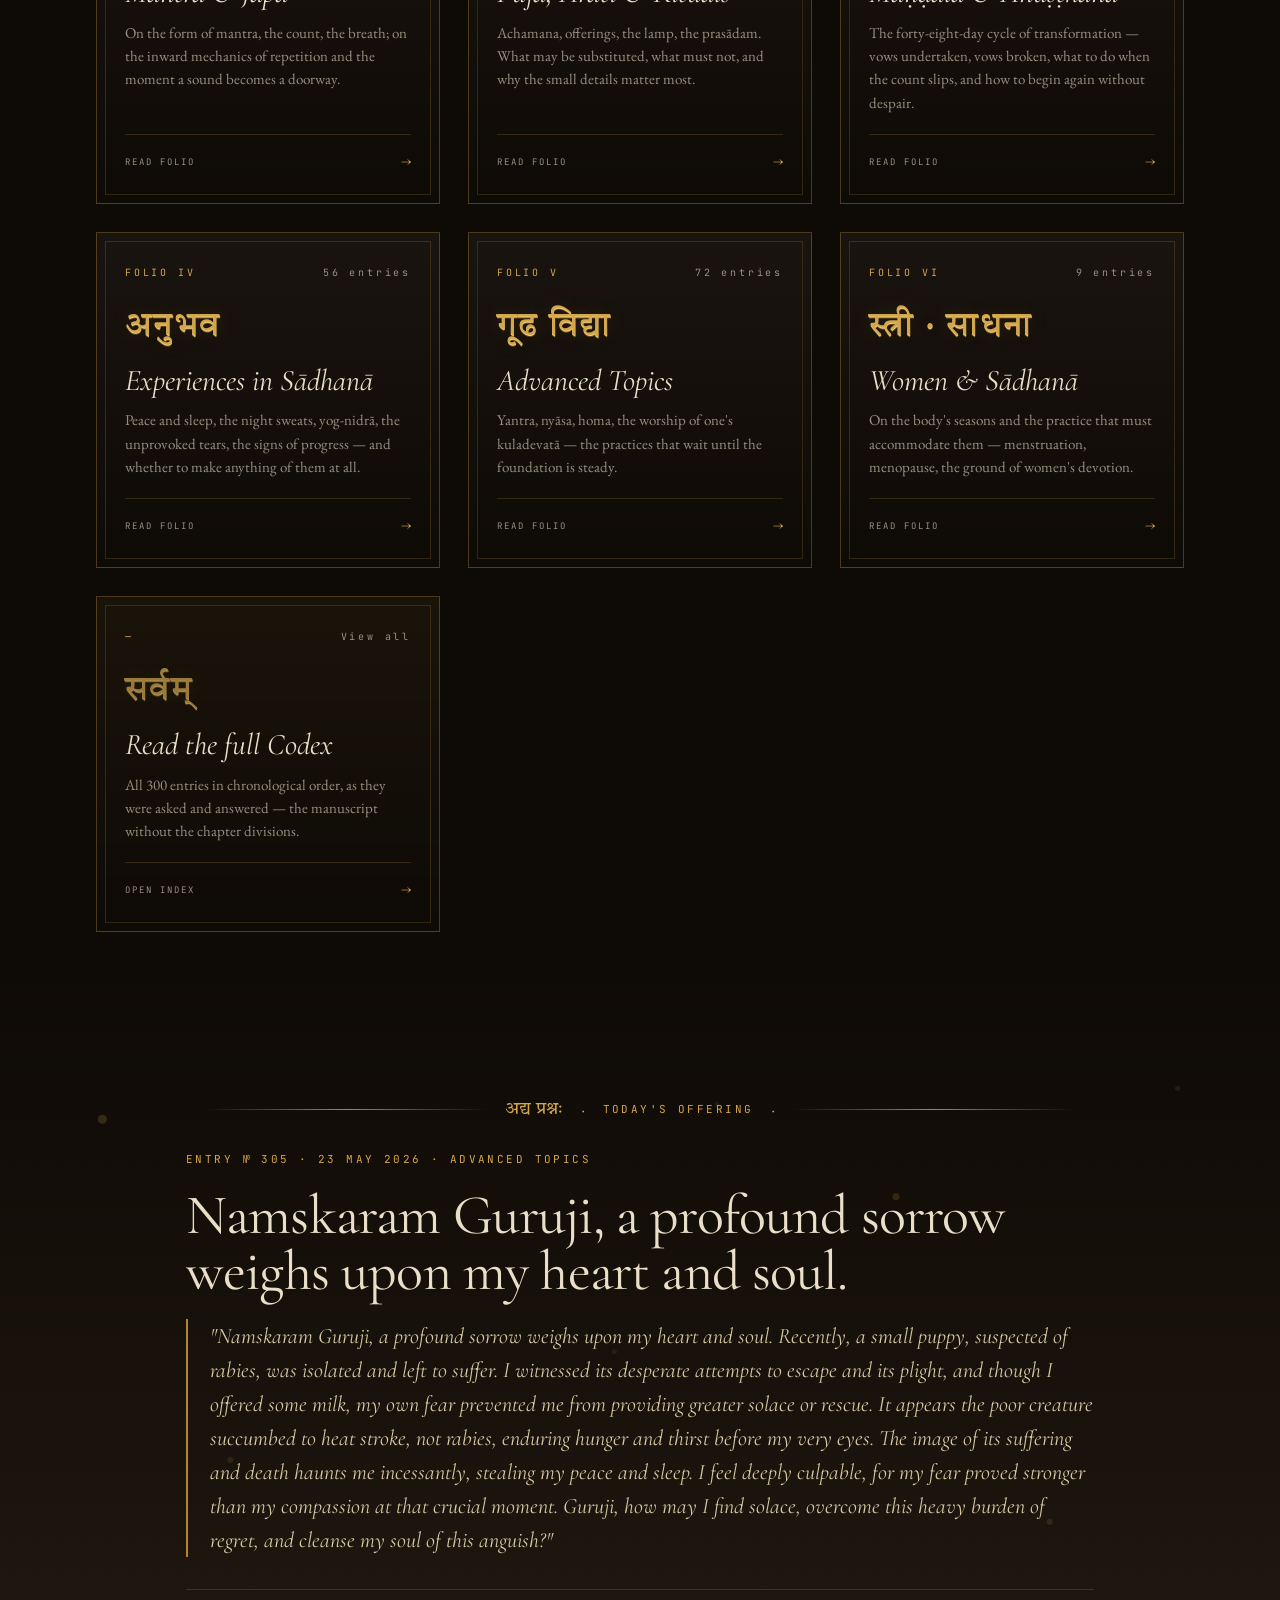
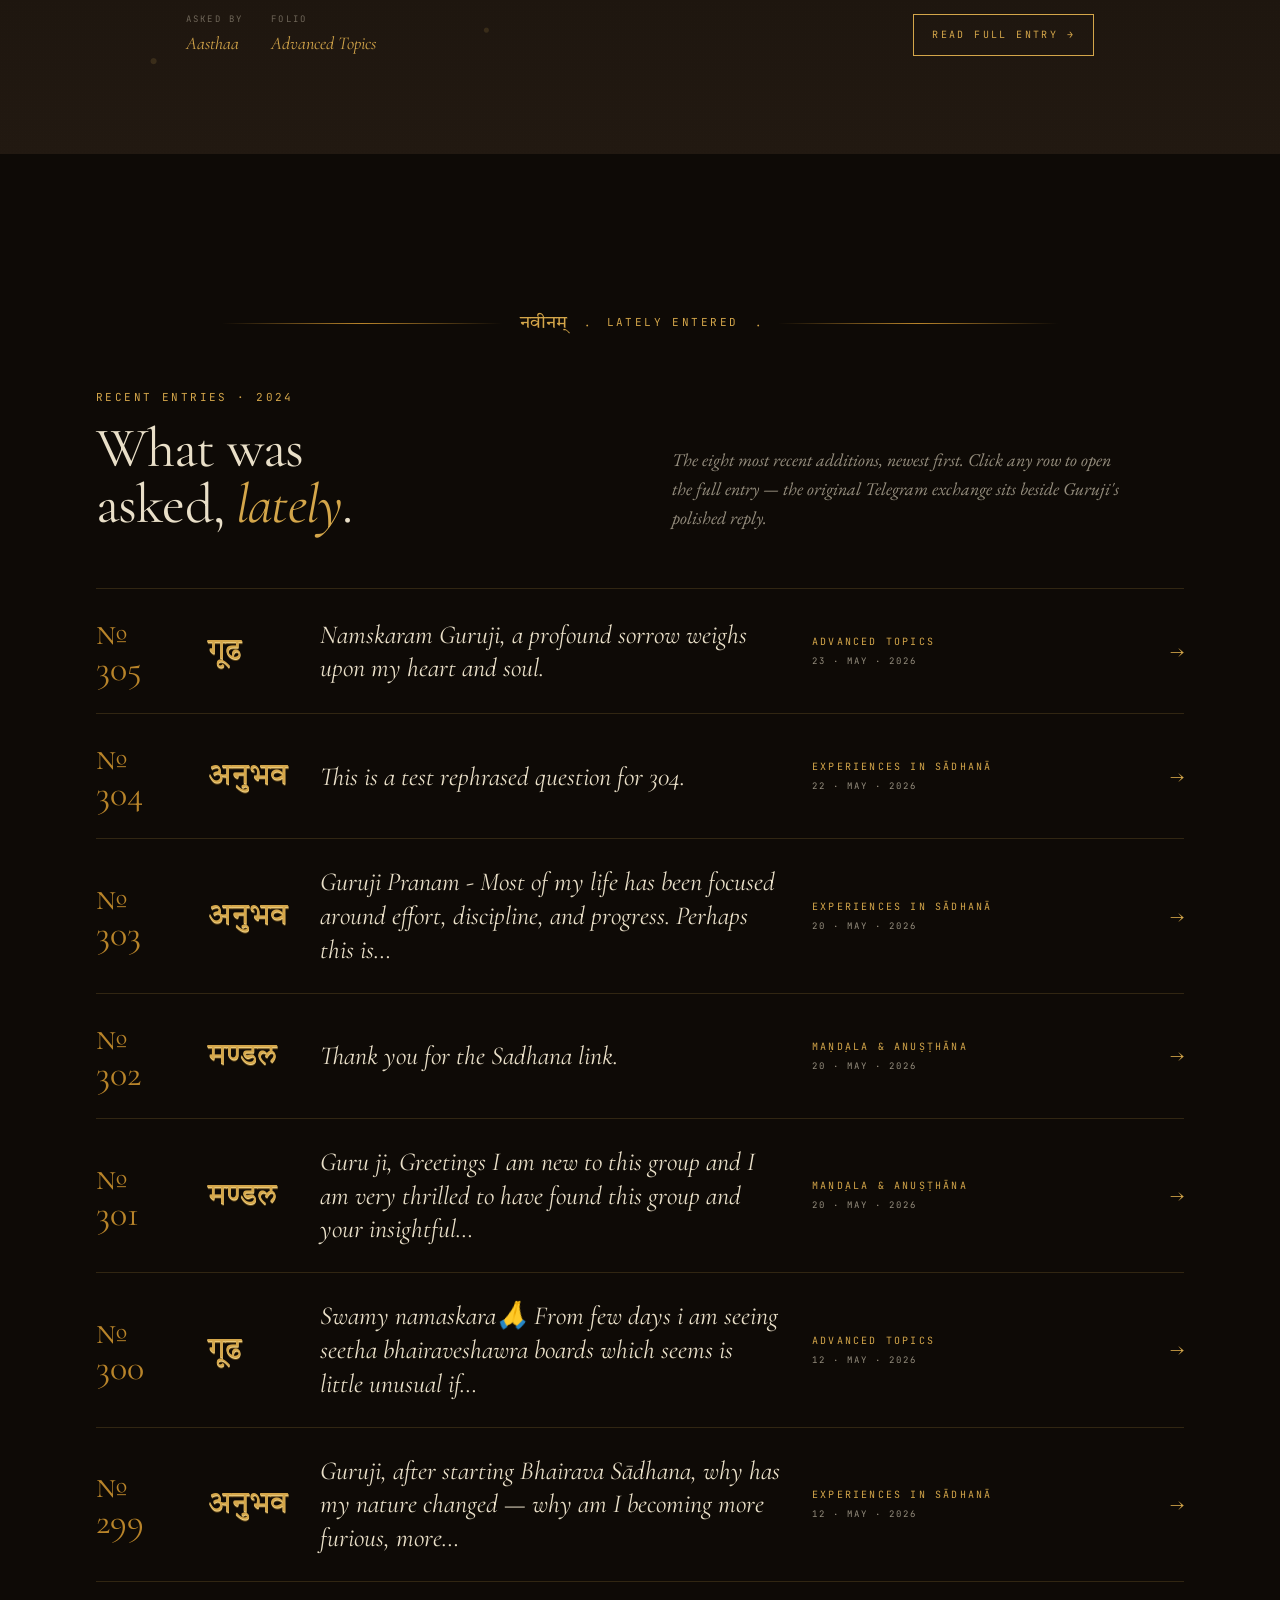
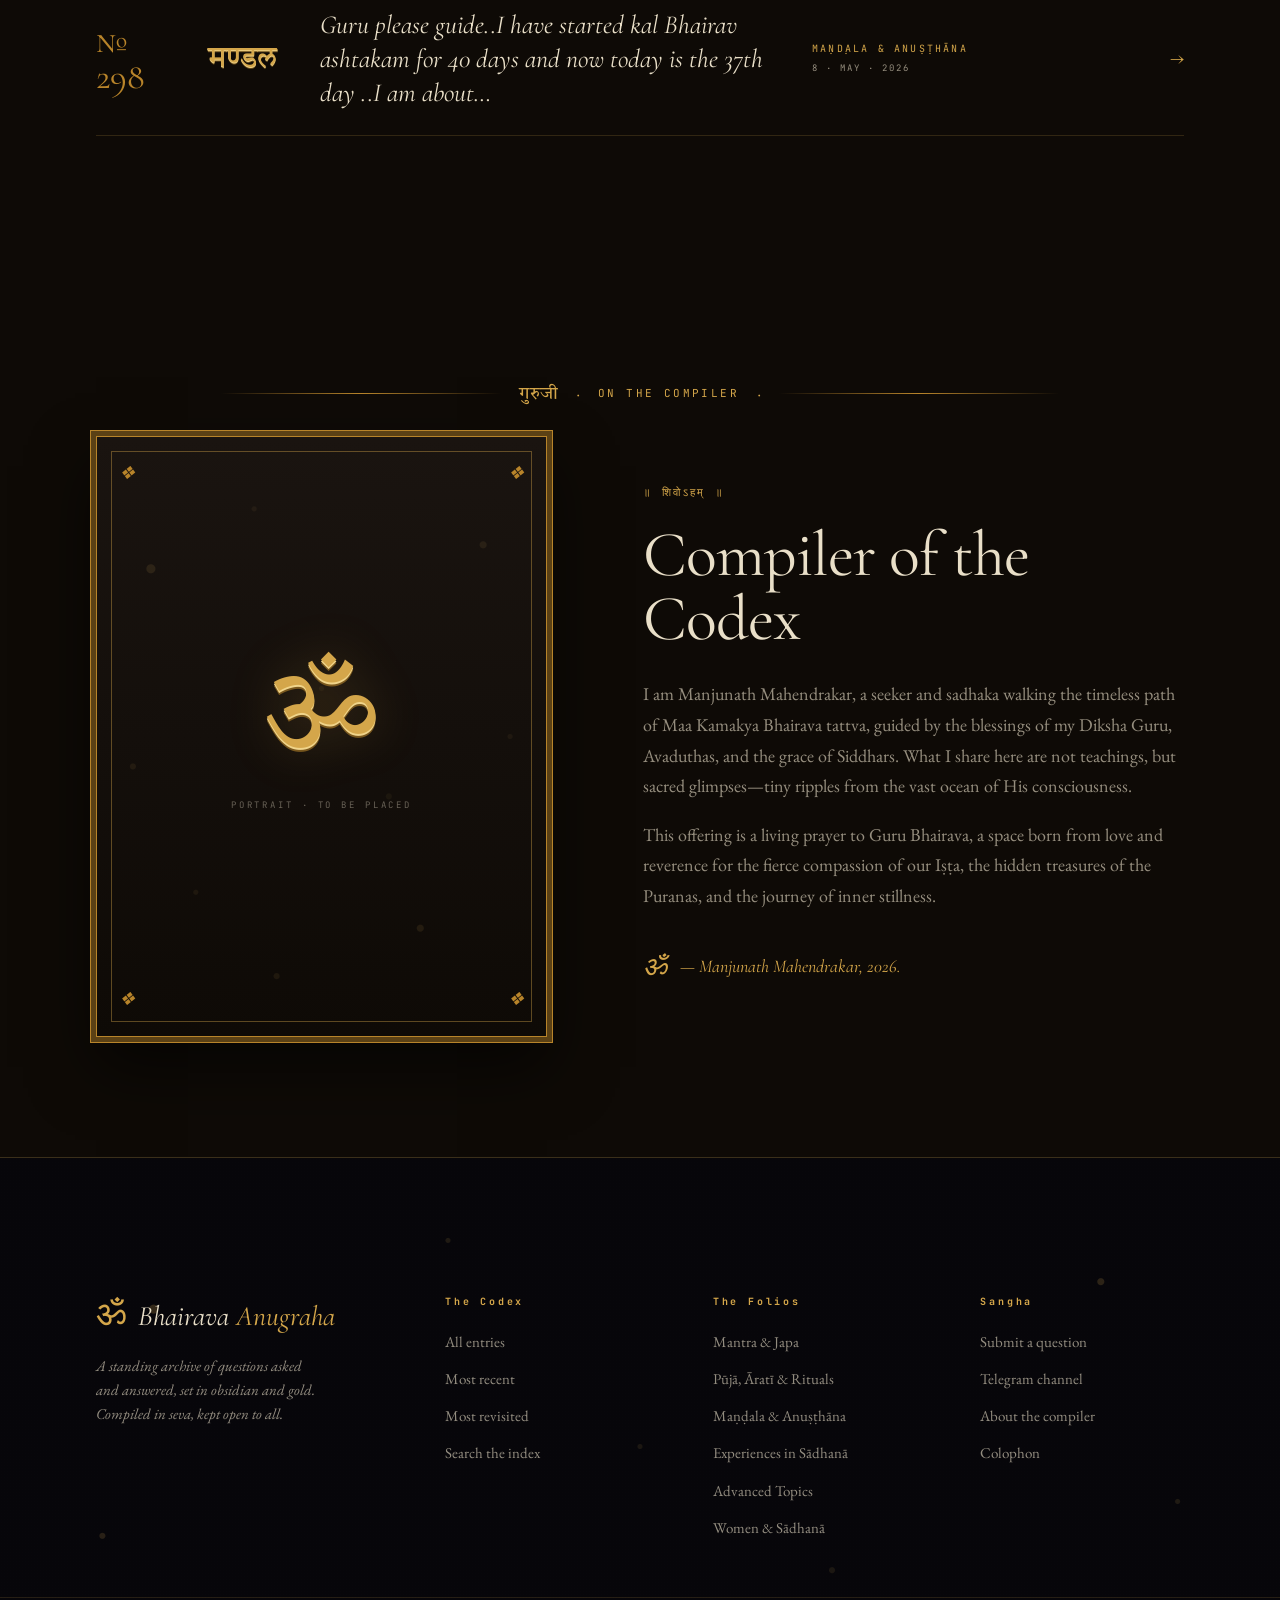
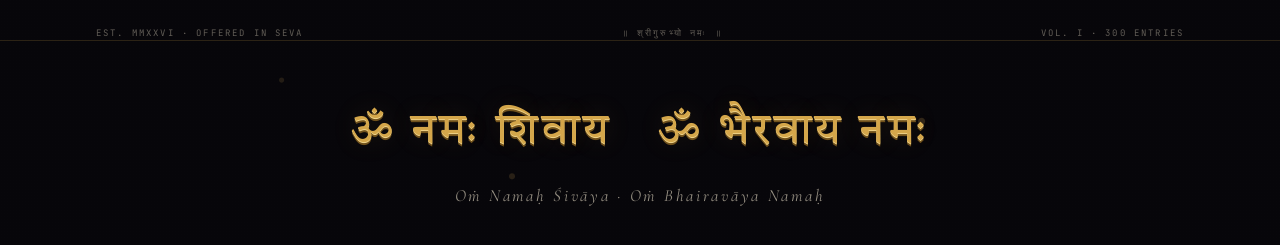
==== commit e6a074ad: "docs: update compiler (Guruji) section text to introduction by Manjunath Mahendrakar" ====
--- a/index.html
+++ b/index.html
@@ -18,10 +18,10 @@
   <!-- ==================== CHROME ==================== -->
   <header class="chrome">
     <div class="chrome-inner">
-      <div class="left">
+      <a class="left" href="#" data-scroll="top">
         <span class="om">ॐ</span>
         <span class="b">Bhairava <em>Anugraha</em></span>
-      </div>
+      </a>
       <nav class="nav">
         <a class="is-active" data-scroll="top" href="#">Home</a>
         <a data-scroll=".categories" href="#categories">Folios</a>
@@ -239,29 +239,16 @@
       </div>
       <div class="about-text">
         <div class="lab mono">॥ शिवोऽहम् ॥</div>
-        <h2>Compiled, in <em>seva</em>, over six years.</h2>
+        <h2>Compiler of the Codex</h2>
         <p>
-          The questions in this archive were addressed to Guruji over the course of six years, in private correspondence
-          and in the small Telegram <em>sangha</em> he kept. They were not written for publication; what is gathered
-          here are the answers worth keeping — the ones his students returned to more than once when their own practice
-          grew thin.
+          I am Manjunath Mahendrakar, a seeker and sadhaka walking the timeless path of Maa Kamakya Bhairava tattva, guided by the blessings of my Diksha Guru, Avaduthas, and the grace of Siddhars. What I share here are not teachings, but sacred glimpses—tiny ripples from the vast ocean of His consciousness.
         </p>
         <p>
-          The Sanskrit is set in <span class="skt-inline">देवनागरी</span> alongside transliteration, so a reader
-          unfamiliar with the script may still hear the syllables as they are meant to sound. Where Guruji used a phrase
-          whose ordinary translation would dilute it, the original has been kept and a note placed beside it.
-        </p>
-        <div class="pull">
-          "The questions are not mine. The answers are not mine. What is mine is the silence between them — and even
-          that, I borrowed."
-        </div>
-        <p>
-          The codex is offered freely, in the manner of <em>anugraha</em> — grace passed along, not held. New entries
-          are added as they arise. Older entries are revised, gently, when a wiser reading appears.
+          This offering is a living prayer to Guru Bhairava, a space born from love and reverence for the fierce compassion of our Iṣṭa, the hidden treasures of the Puranas, and the journey of inner stillness.
         </p>
         <div class="sign">
           <span class="om-mark">ॐ</span>
-          <span>— compiled by the students of the Sangha, 2026.</span>
+          <span>— Manjunath Mahendrakar, 2026.</span>
         </div>
       </div>
     </div>
--- a/index.css
+++ b/index.css
@@ -900,6 +900,13 @@
   min-height: 100vh;
 }
 .folio-page[hidden] { display: none; }
+.folio-page .chrome {
+  position: relative;
+  background: transparent;
+  border-bottom: none;
+  backdrop-filter: none;
+  -webkit-backdrop-filter: none;
+}
 .folio-page-inner {
   max-width: 1100px; margin: 0 auto;
   padding: 0 96px;
@@ -955,7 +962,6 @@
 }
 
 /* When a folio page is active, hide all homepage sections. */
-body.is-folio-view > .chrome,
 body.is-folio-view .hero,
 body.is-folio-view .categories,
 body.is-folio-view .featured,
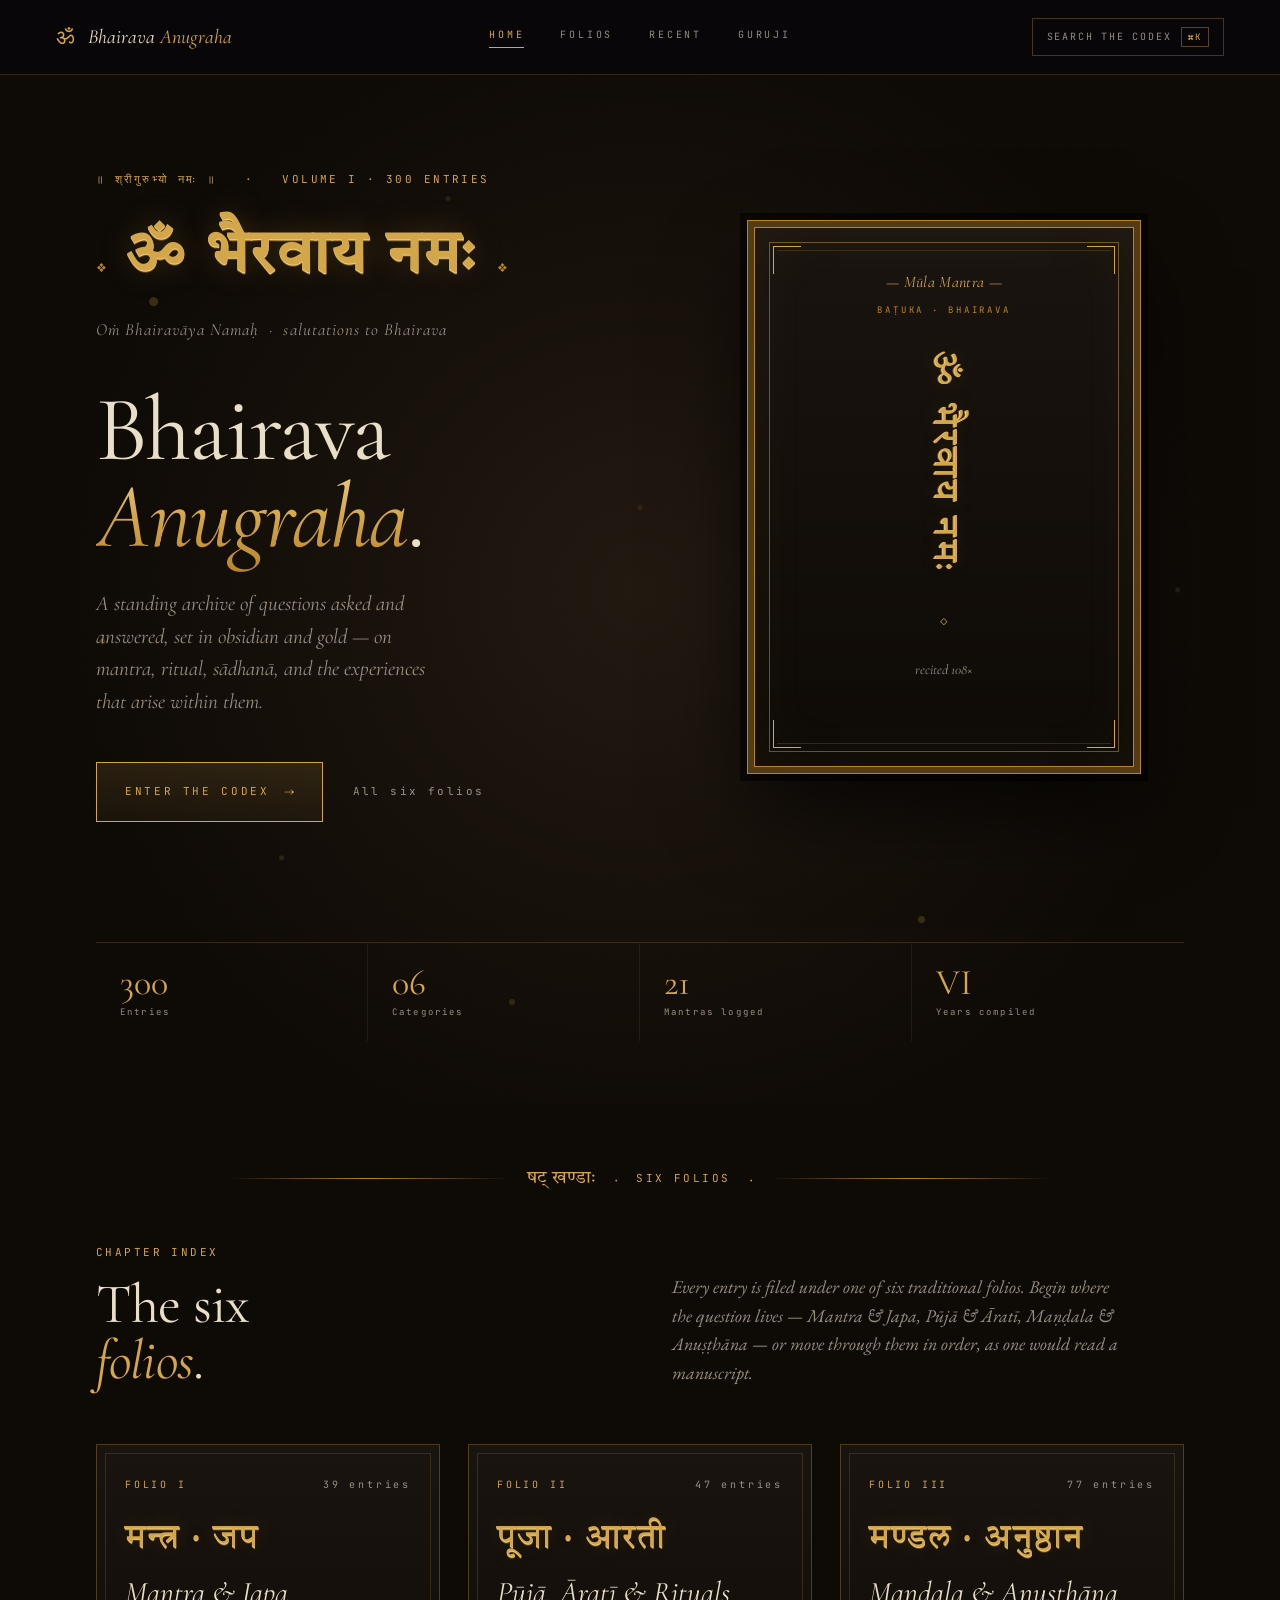
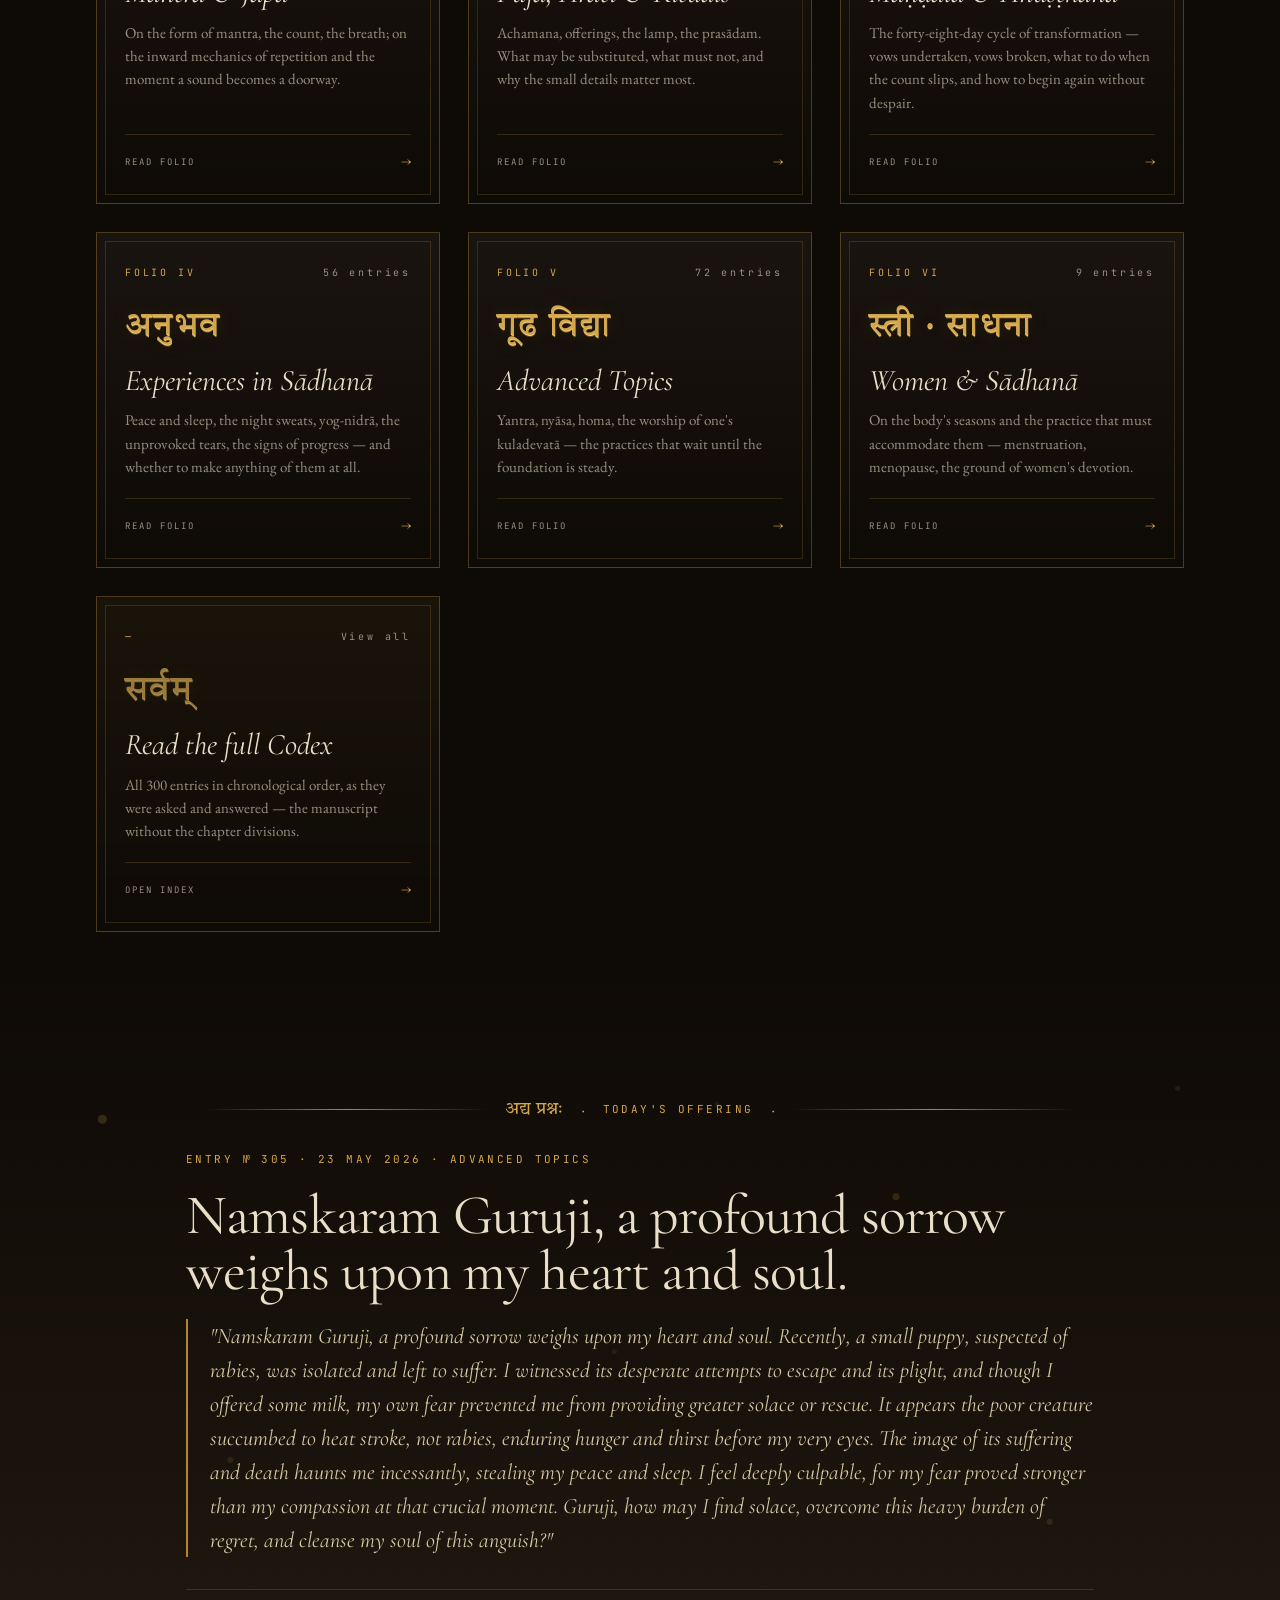
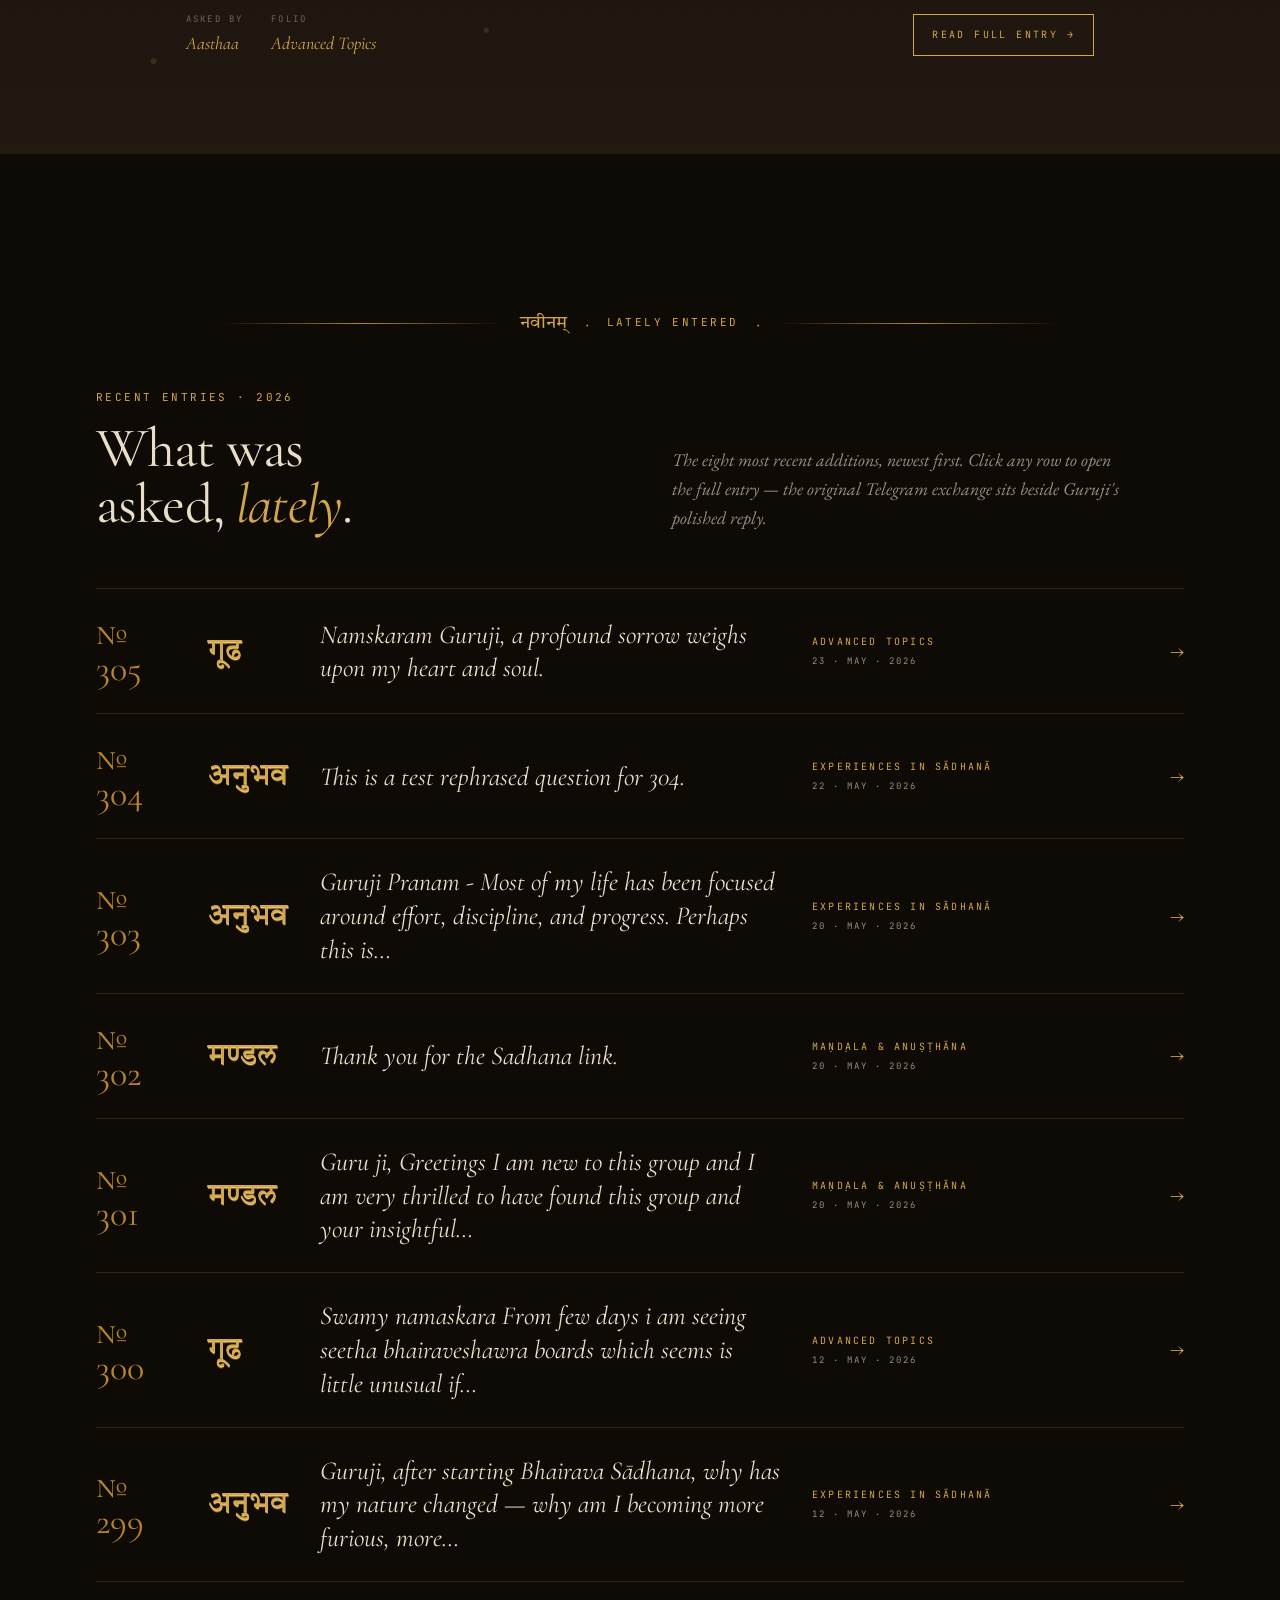
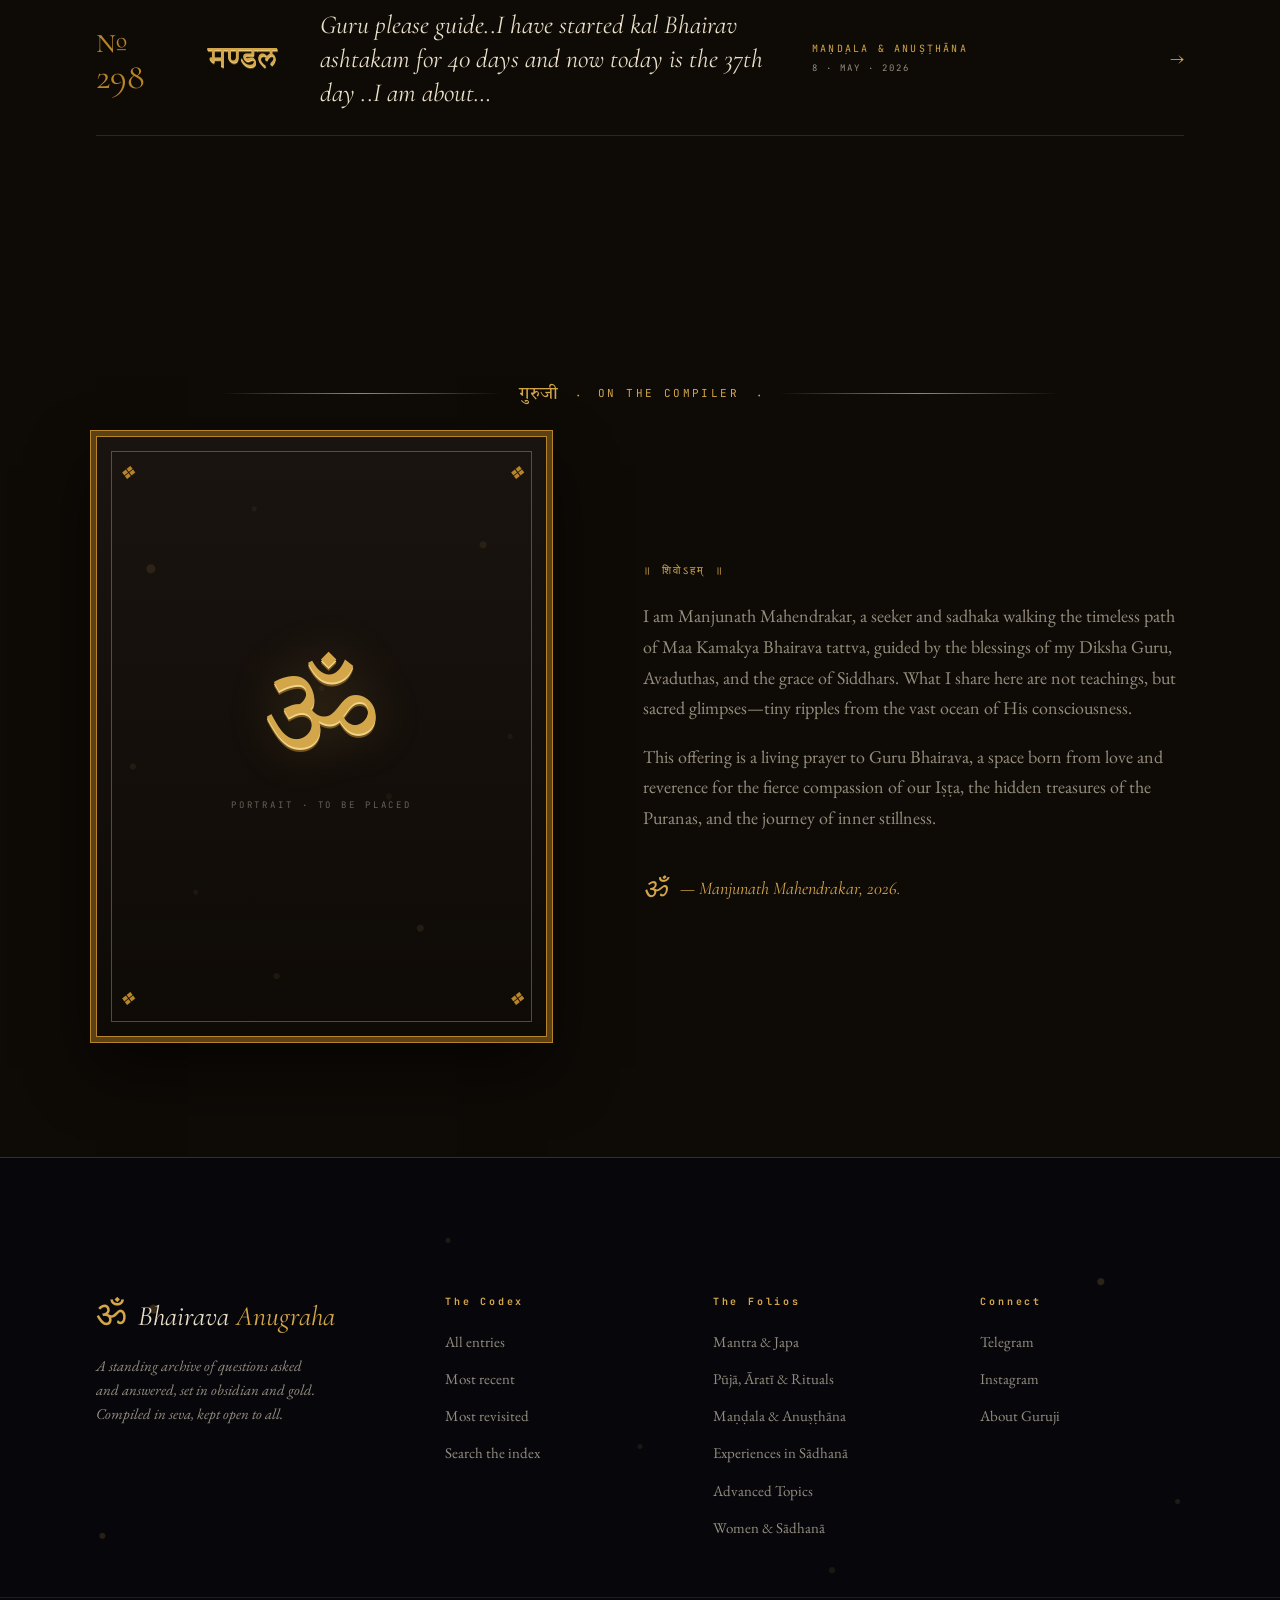
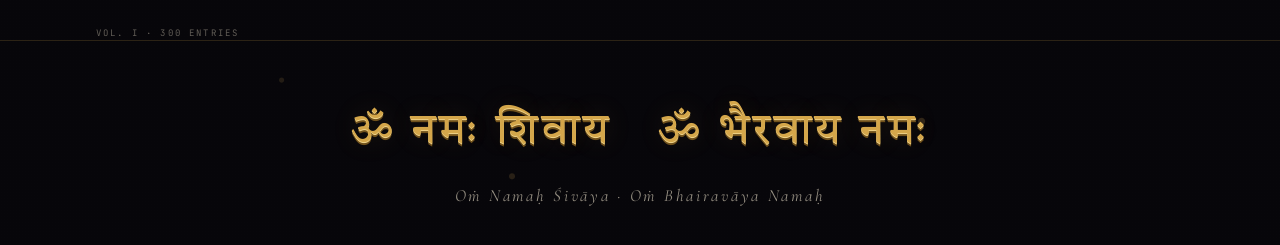
==== commit bae62368: "docs: update layout metadata, connect links, and compilation year in index.html" ====
--- a/index.html
+++ b/index.html
@@ -61,7 +61,8 @@
         <p class="tag">A standing archive of questions asked and answered, set in obsidian and gold — on mantra, ritual,
           sādhanā, and the experiences that arise within them.</p>
         <div class="actions">
-          <a class="btn-primary" data-scroll=".categories" href="#categories">Enter the Codex <span class="arrow">→</span></a>
+          <a class="btn-primary" data-scroll=".categories" href="#categories">Enter the Codex <span
+              class="arrow">→</span></a>
           <a class="btn-ghost" data-scroll=".categories" href="#categories">All six folios</a>
         </div>
       </div>
@@ -170,7 +171,8 @@
         <div class="num"><span>—</span><span class="count">View all</span></div>
         <div class="skt-mark" style="opacity: 0.7;">सर्वम्</div>
         <h3>Read the <em>full Codex</em></h3>
-        <div class="desc">All <span data-total>305</span> entries in chronological order, as they were asked and answered — the manuscript
+        <div class="desc">All <span data-total>305</span> entries in chronological order, as they were asked and
+          answered — the manuscript
           without the chapter divisions.</div>
         <div class="foot"><span>OPEN INDEX</span><span class="arrow">→</span></div>
       </a>
@@ -204,7 +206,7 @@
     </div>
     <div class="section-head">
       <div class="lhs">
-        <div class="lab mono">RECENT ENTRIES · 2024</div>
+        <div class="lab mono">RECENT ENTRIES · 2026</div>
         <h2>What was<br />asked, <em>lately</em>.</h2>
       </div>
       <div class="rhs">
@@ -239,12 +241,14 @@
       </div>
       <div class="about-text">
         <div class="lab mono">॥ शिवोऽहम् ॥</div>
-        <h2>Compiler of the Codex</h2>
         <p>
-          I am Manjunath Mahendrakar, a seeker and sadhaka walking the timeless path of Maa Kamakya Bhairava tattva, guided by the blessings of my Diksha Guru, Avaduthas, and the grace of Siddhars. What I share here are not teachings, but sacred glimpses—tiny ripples from the vast ocean of His consciousness.
+          I am Manjunath Mahendrakar, a seeker and sadhaka walking the timeless path of Maa Kamakya Bhairava tattva,
+          guided by the blessings of my Diksha Guru, Avaduthas, and the grace of Siddhars. What I share here are not
+          teachings, but sacred glimpses—tiny ripples from the vast ocean of His consciousness.
         </p>
         <p>
-          This offering is a living prayer to Guru Bhairava, a space born from love and reverence for the fierce compassion of our Iṣṭa, the hidden treasures of the Puranas, and the journey of inner stillness.
+          This offering is a living prayer to Guru Bhairava, a space born from love and reverence for the fierce
+          compassion of our Iṣṭa, the hidden treasures of the Puranas, and the journey of inner stillness.
         </p>
         <div class="sign">
           <span class="om-mark">ॐ</span>
@@ -288,19 +292,16 @@
         </ul>
       </div>
       <div>
-        <h4>Sangha</h4>
+        <h4>Connect</h4>
         <ul>
-          <li><a href="mailto:sangha@bhairavaanugraha.org">Submit a question</a></li>
-          <li><a href="https://t.me/+tM8pVCZWG8cxYjc1" target="_blank" rel="noopener noreferrer">Telegram channel</a></li>
-          <li><a data-scroll="#guruji" href="#guruji">About the compiler</a></li>
-          <li><a href="javascript:void(0)">Colophon</a></li>
+          <li><a href="https://t.me/+tM8pVCZWG8cxYjc1" target="_blank" rel="noopener noreferrer">Telegram</a></li>
+          <li><a href="http://instagram.com/bhairava_anugraha/">Instagram</a></li>
+          <li><a data-scroll="#guruji" href="#guruji">About Guruji</a></li>
         </ul>
       </div>
     </div>
     <div class="foot-base">
-      <span>EST. MMXXVI · OFFERED IN SEVA</span>
-      <span>॥ श्रीगुरुभ्यो नमः ॥</span>
-      <span>VOL. I · <span data-total>305</span> ENTRIES</span>
+      <span>VOL. I · <span data-total>0</span> ENTRIES</span>
     </div>
     <div class="foot-mantra">
       <div class="skt-line">ॐ नमः शिवाय &nbsp; ॐ भैरवाय नमः</div>
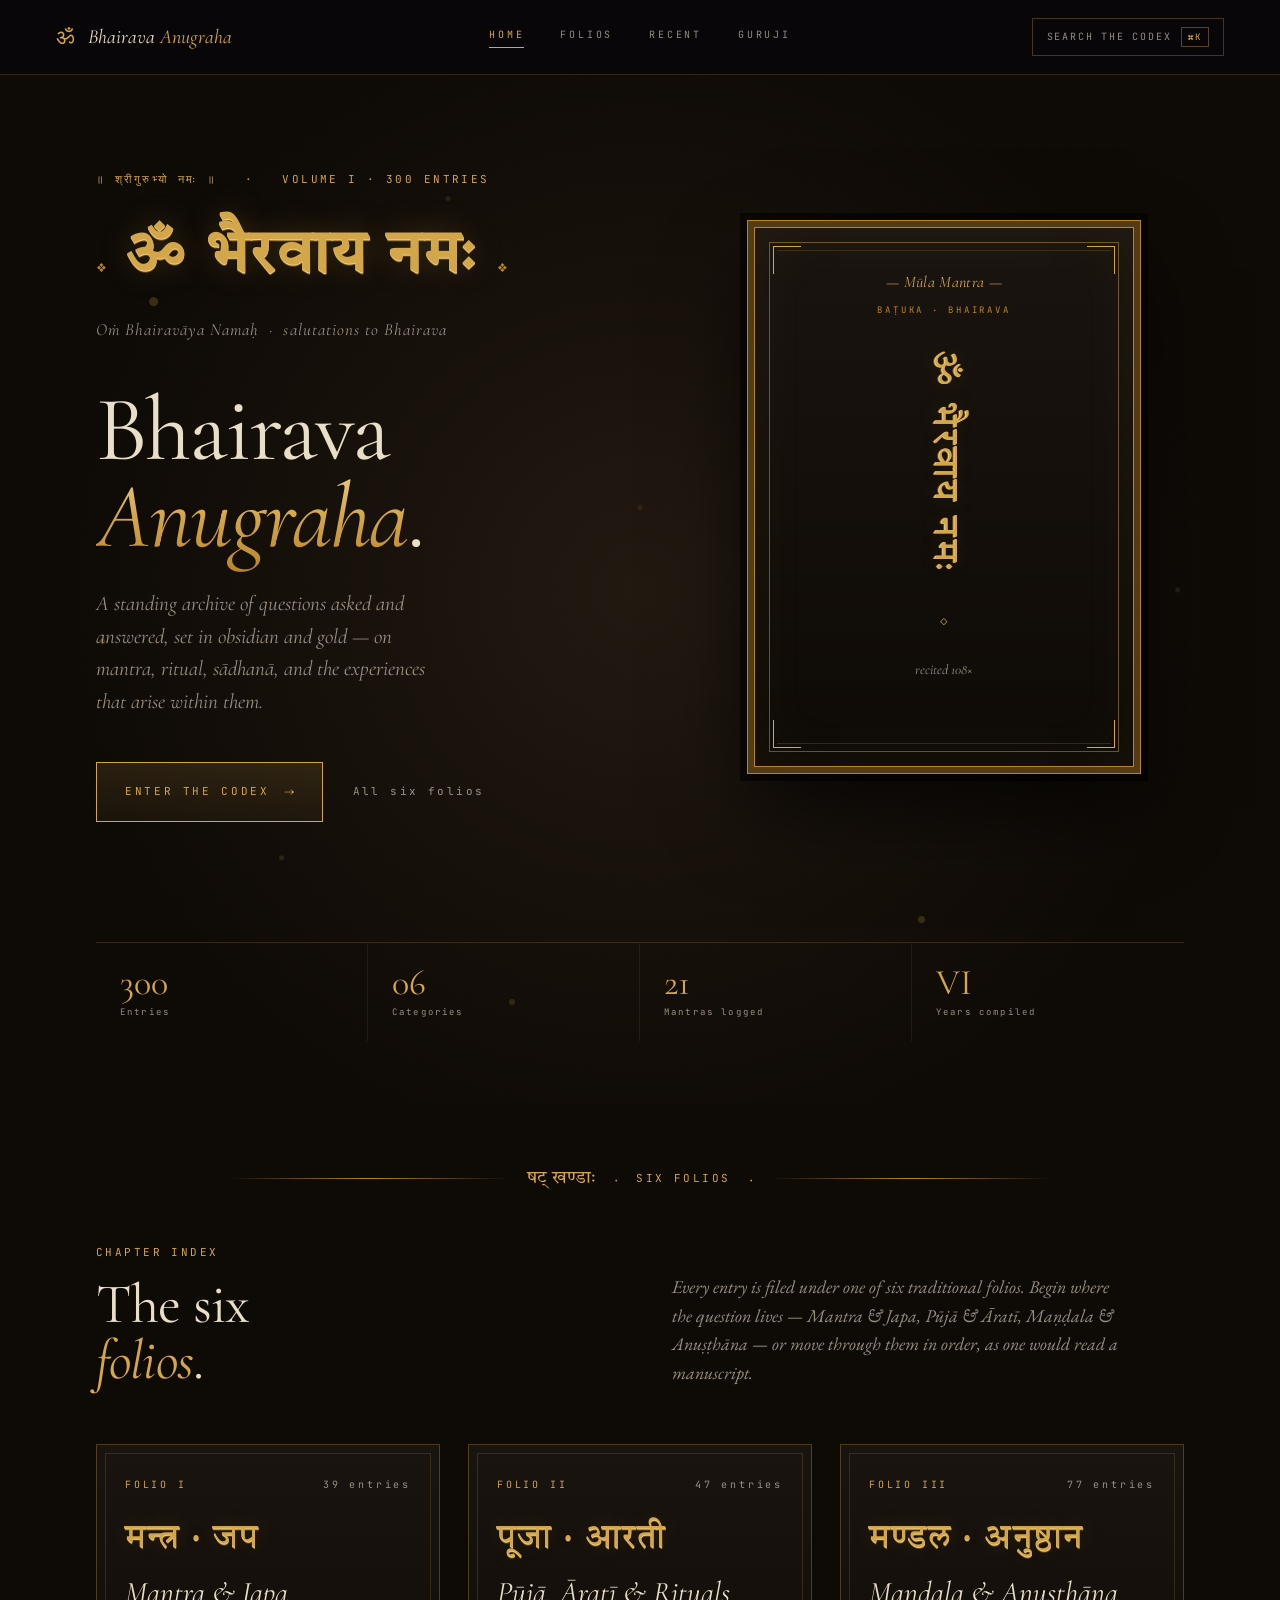
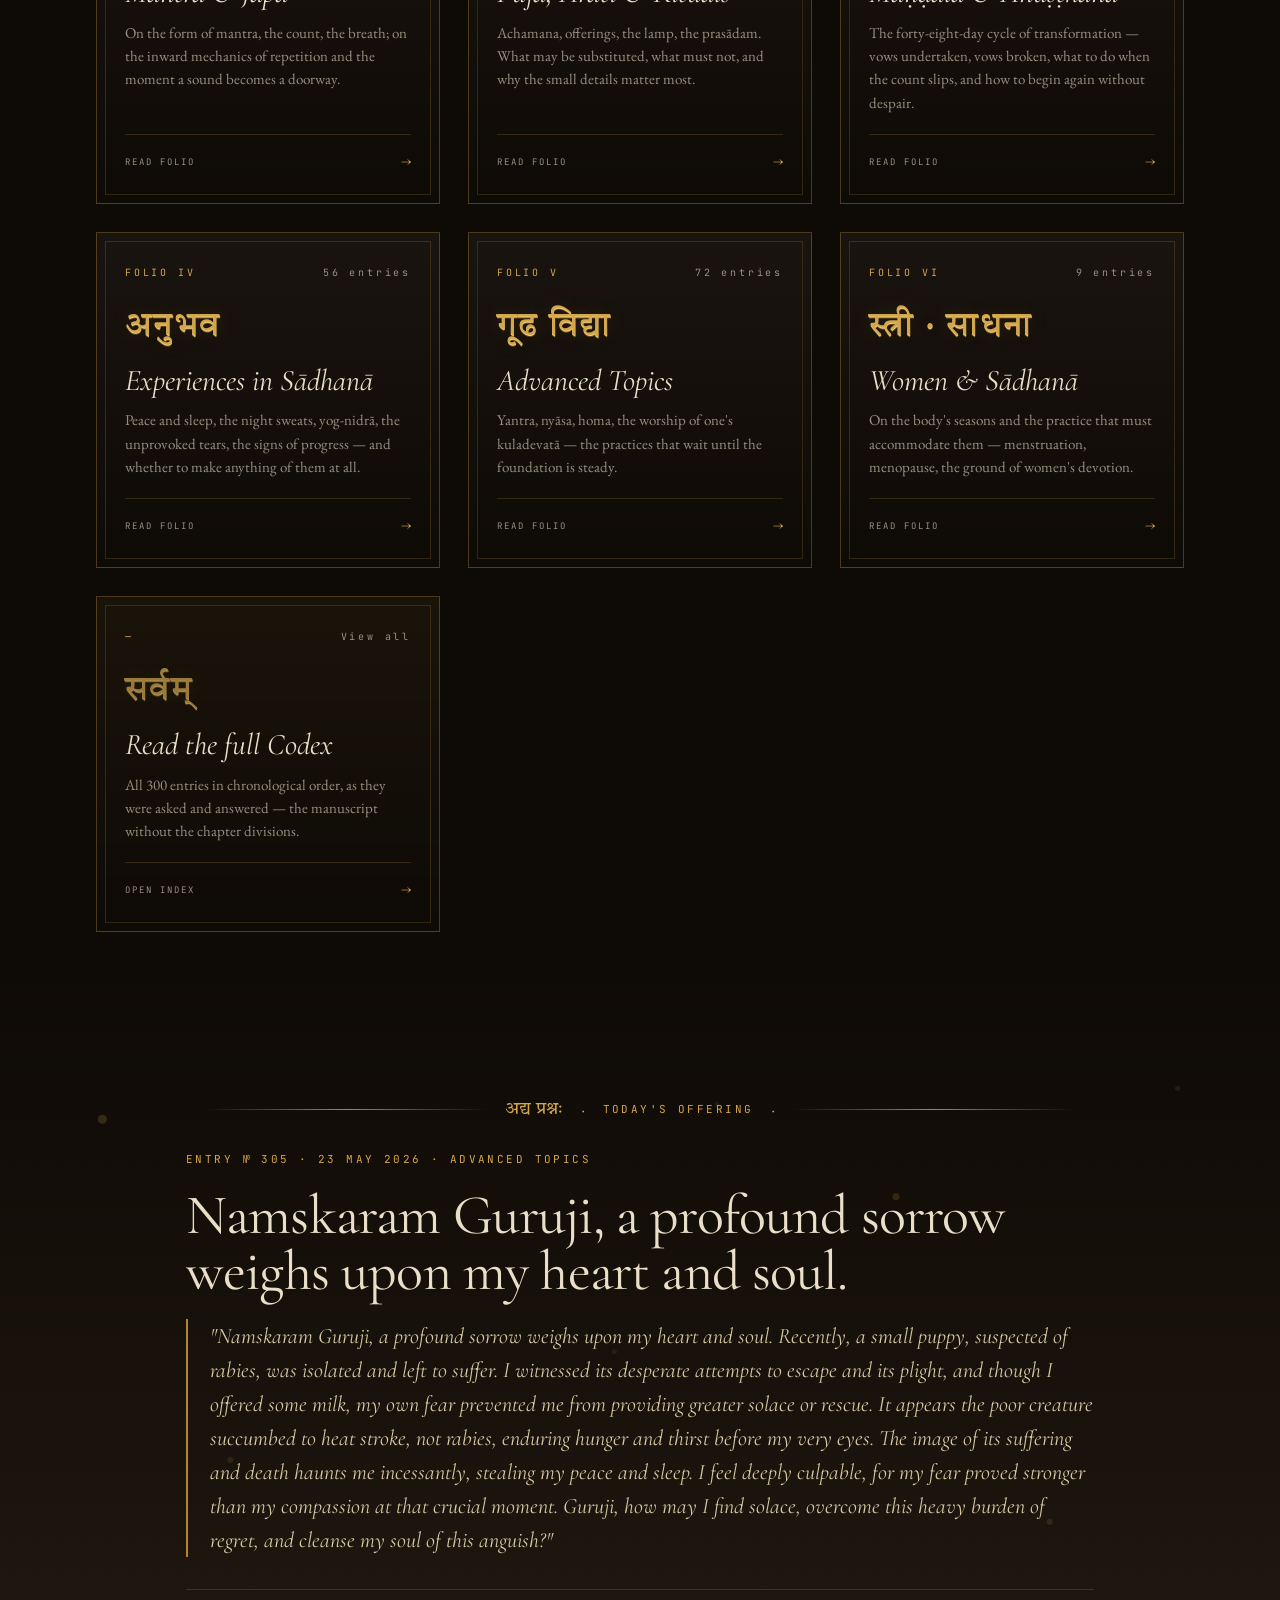
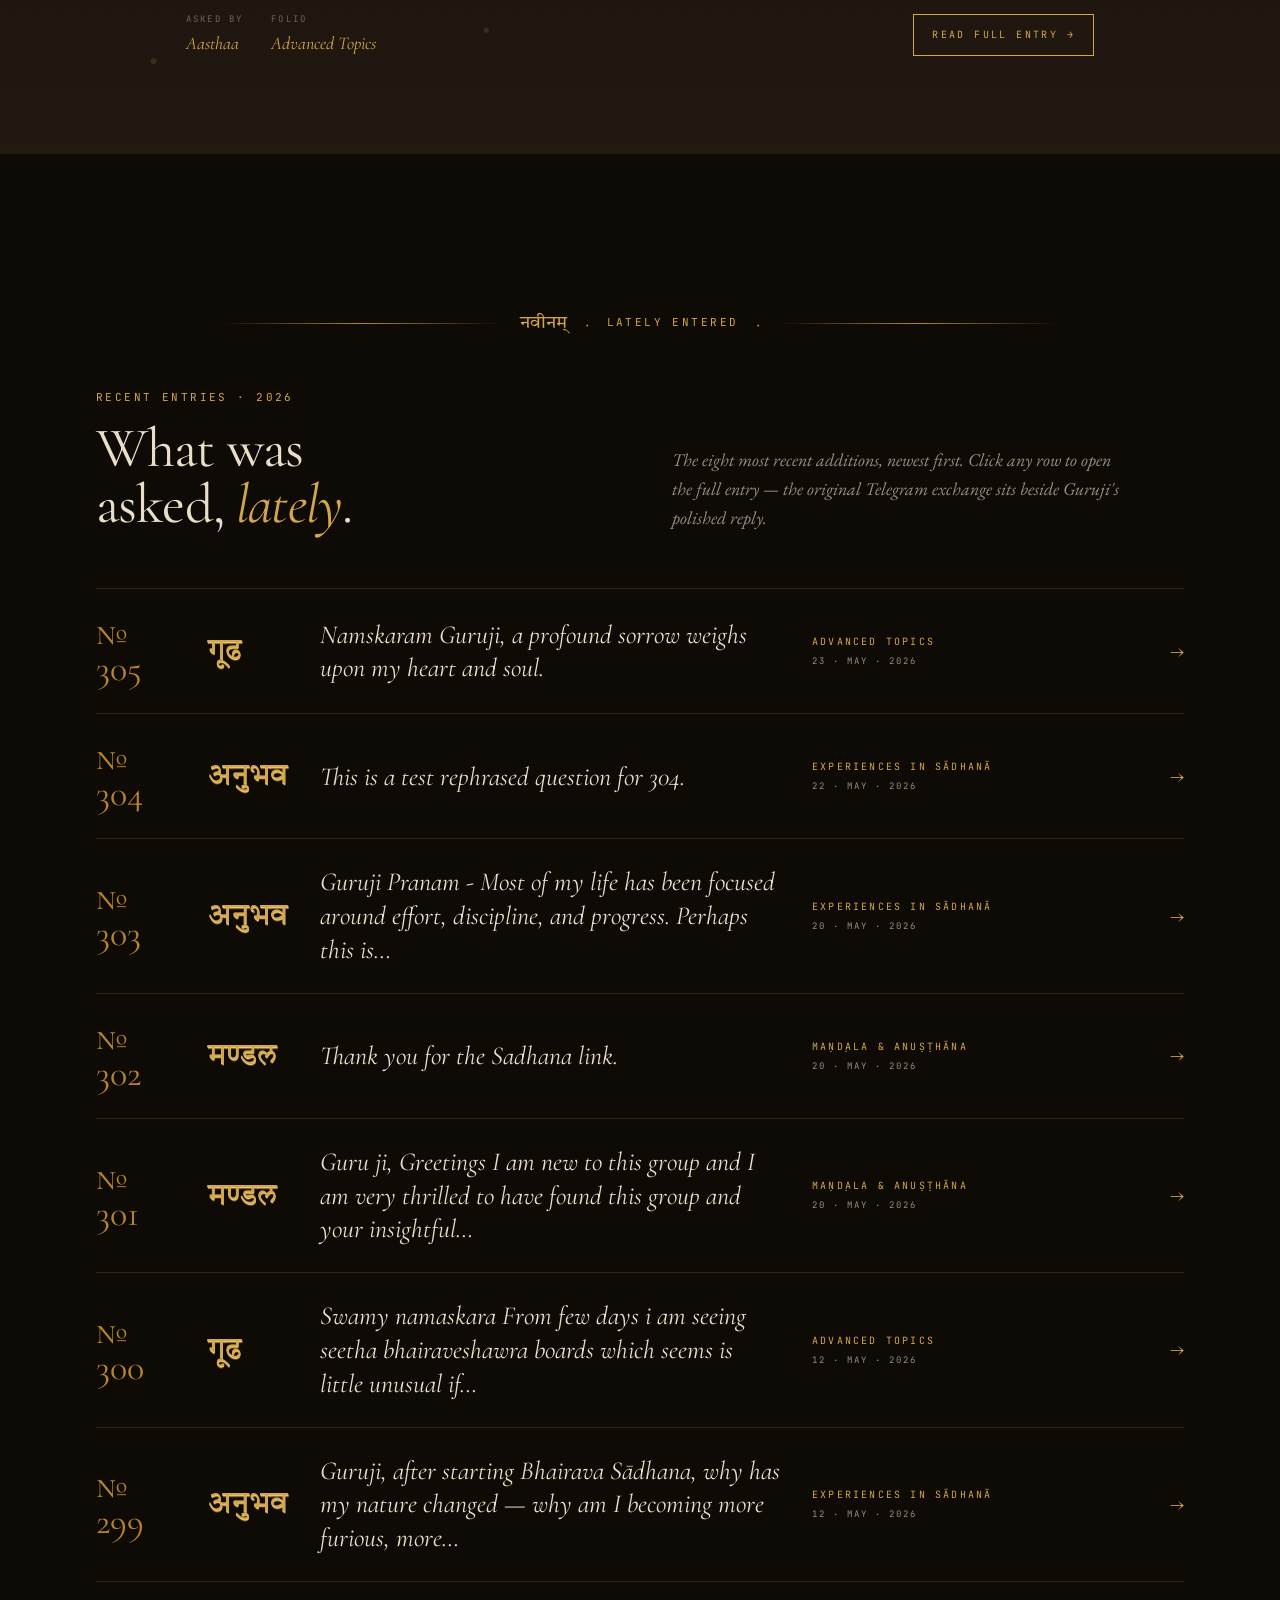
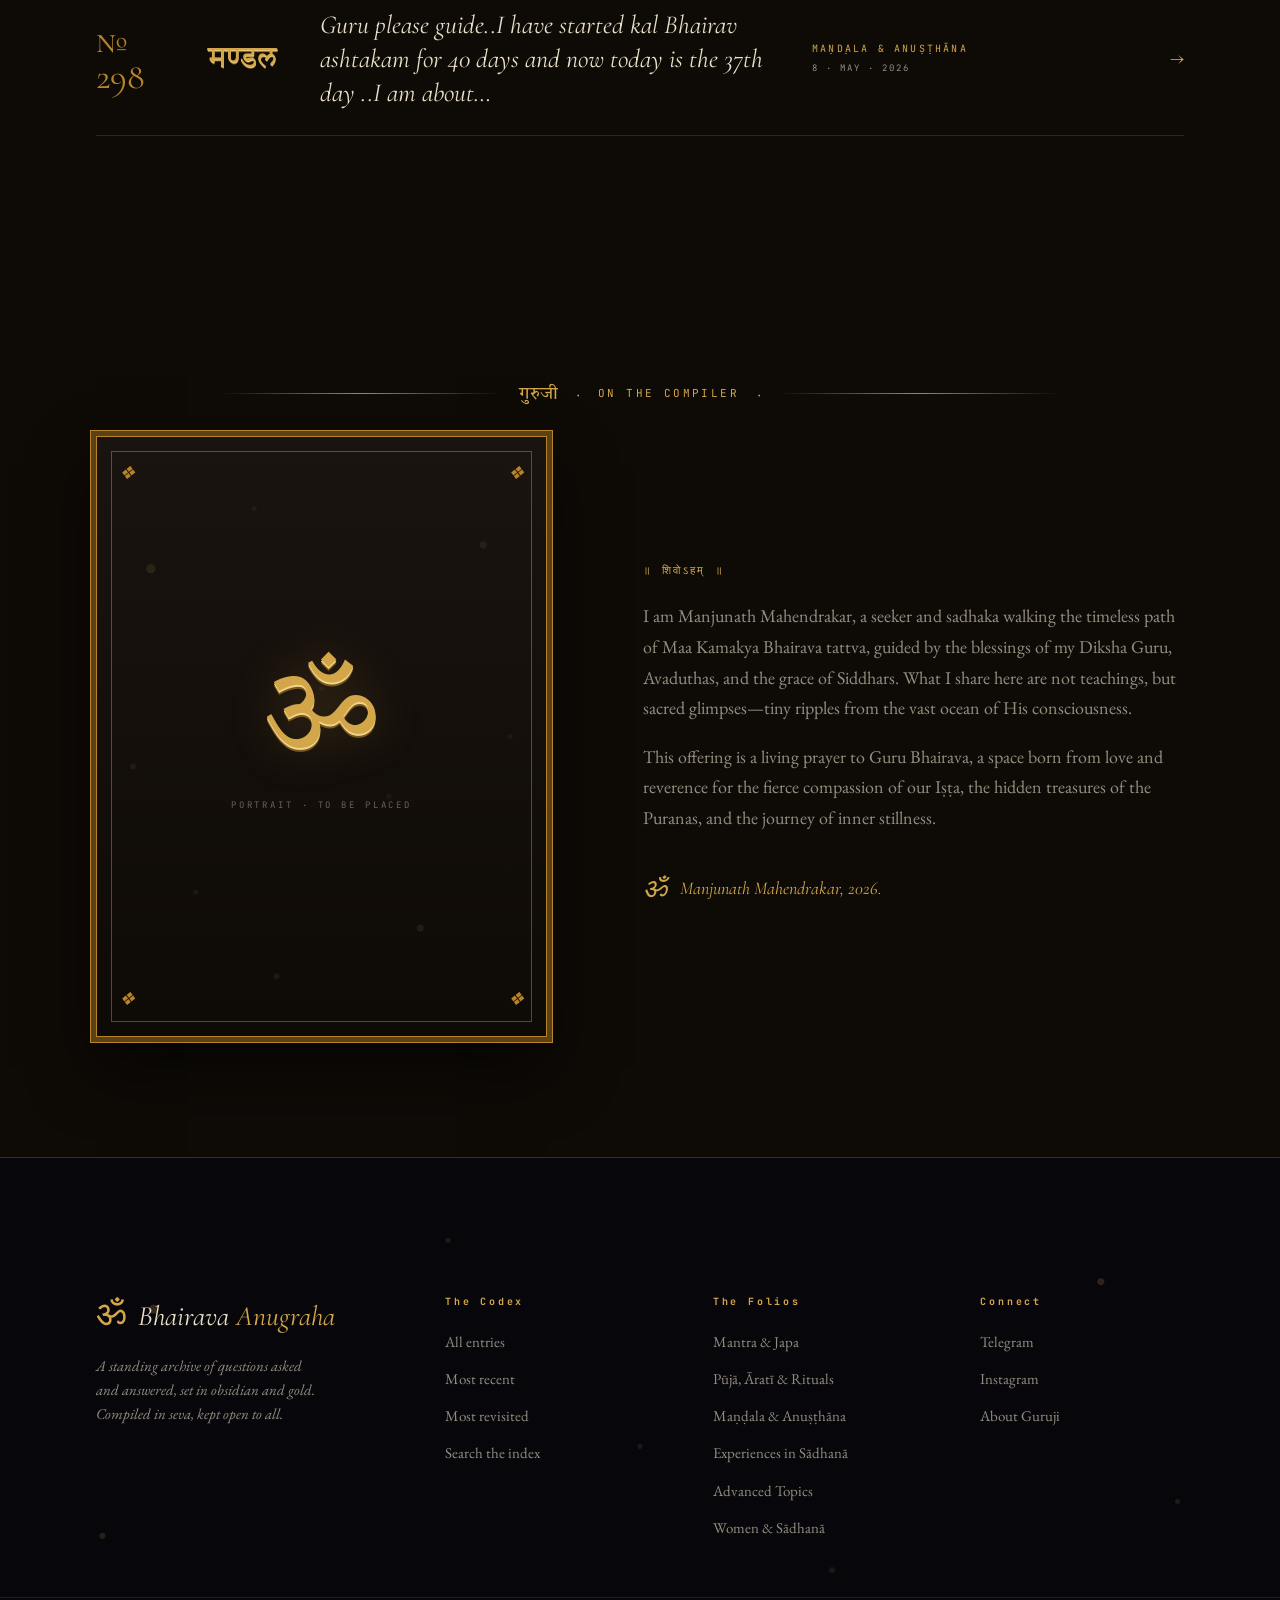
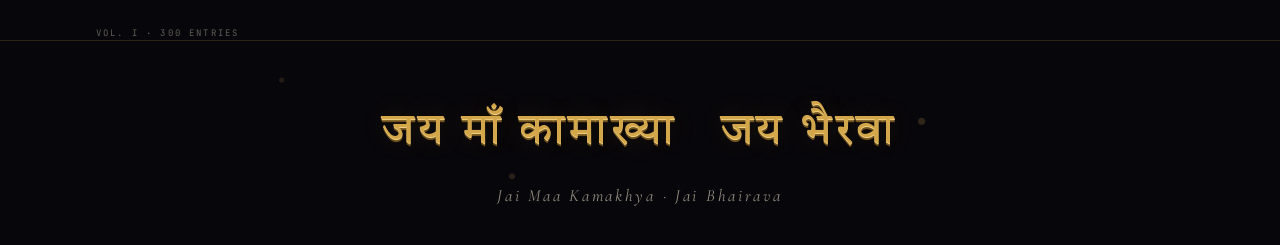
==== commit 0e3fd712: "Add Guest Analytics Dashboard and Turso data collection pipeline" ====
--- a/index.html
+++ b/index.html
@@ -252,7 +252,7 @@
         </p>
         <div class="sign">
           <span class="om-mark">ॐ</span>
-          <span>— Manjunath Mahendrakar, 2026.</span>
+          <span>Manjunath Mahendrakar, 2026.</span>
         </div>
       </div>
     </div>
@@ -304,8 +304,8 @@
       <span>VOL. I · <span data-total>0</span> ENTRIES</span>
     </div>
     <div class="foot-mantra">
-      <div class="skt-line">ॐ नमः शिवाय &nbsp; ॐ भैरवाय नमः</div>
-      <div class="rom">Oṁ Namaḥ Śivāya · Oṁ Bhairavāya Namaḥ</div>
+      <div class="skt-line">जय माँ कामाख्या &nbsp; जय भैरवा</div>
+      <div class="rom">Jai Maa Kamakhya · Jai Bhairava</div>
     </div>
   </footer>
 
@@ -371,6 +371,7 @@
     </div>
   </div>
 
+  <script src="analytics.js"></script>
   <script src="index.js"></script>
 </body>
 
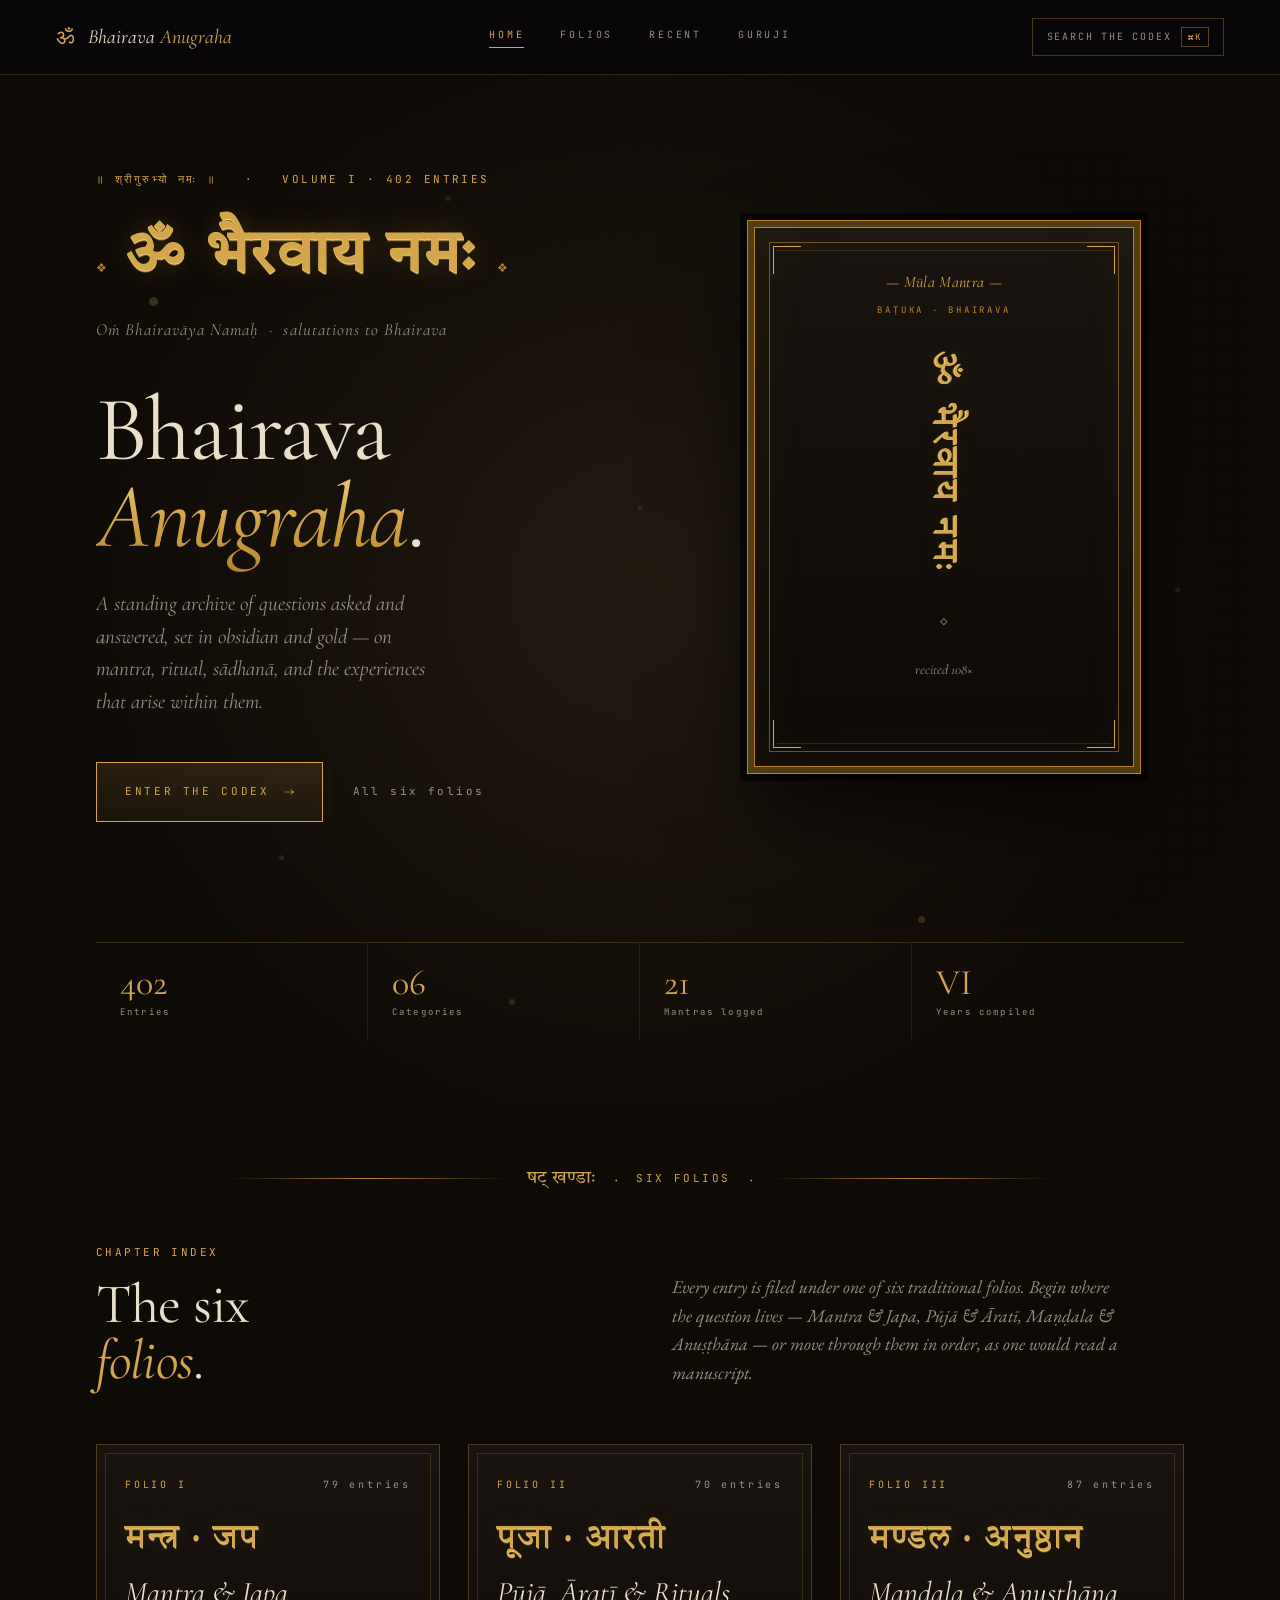
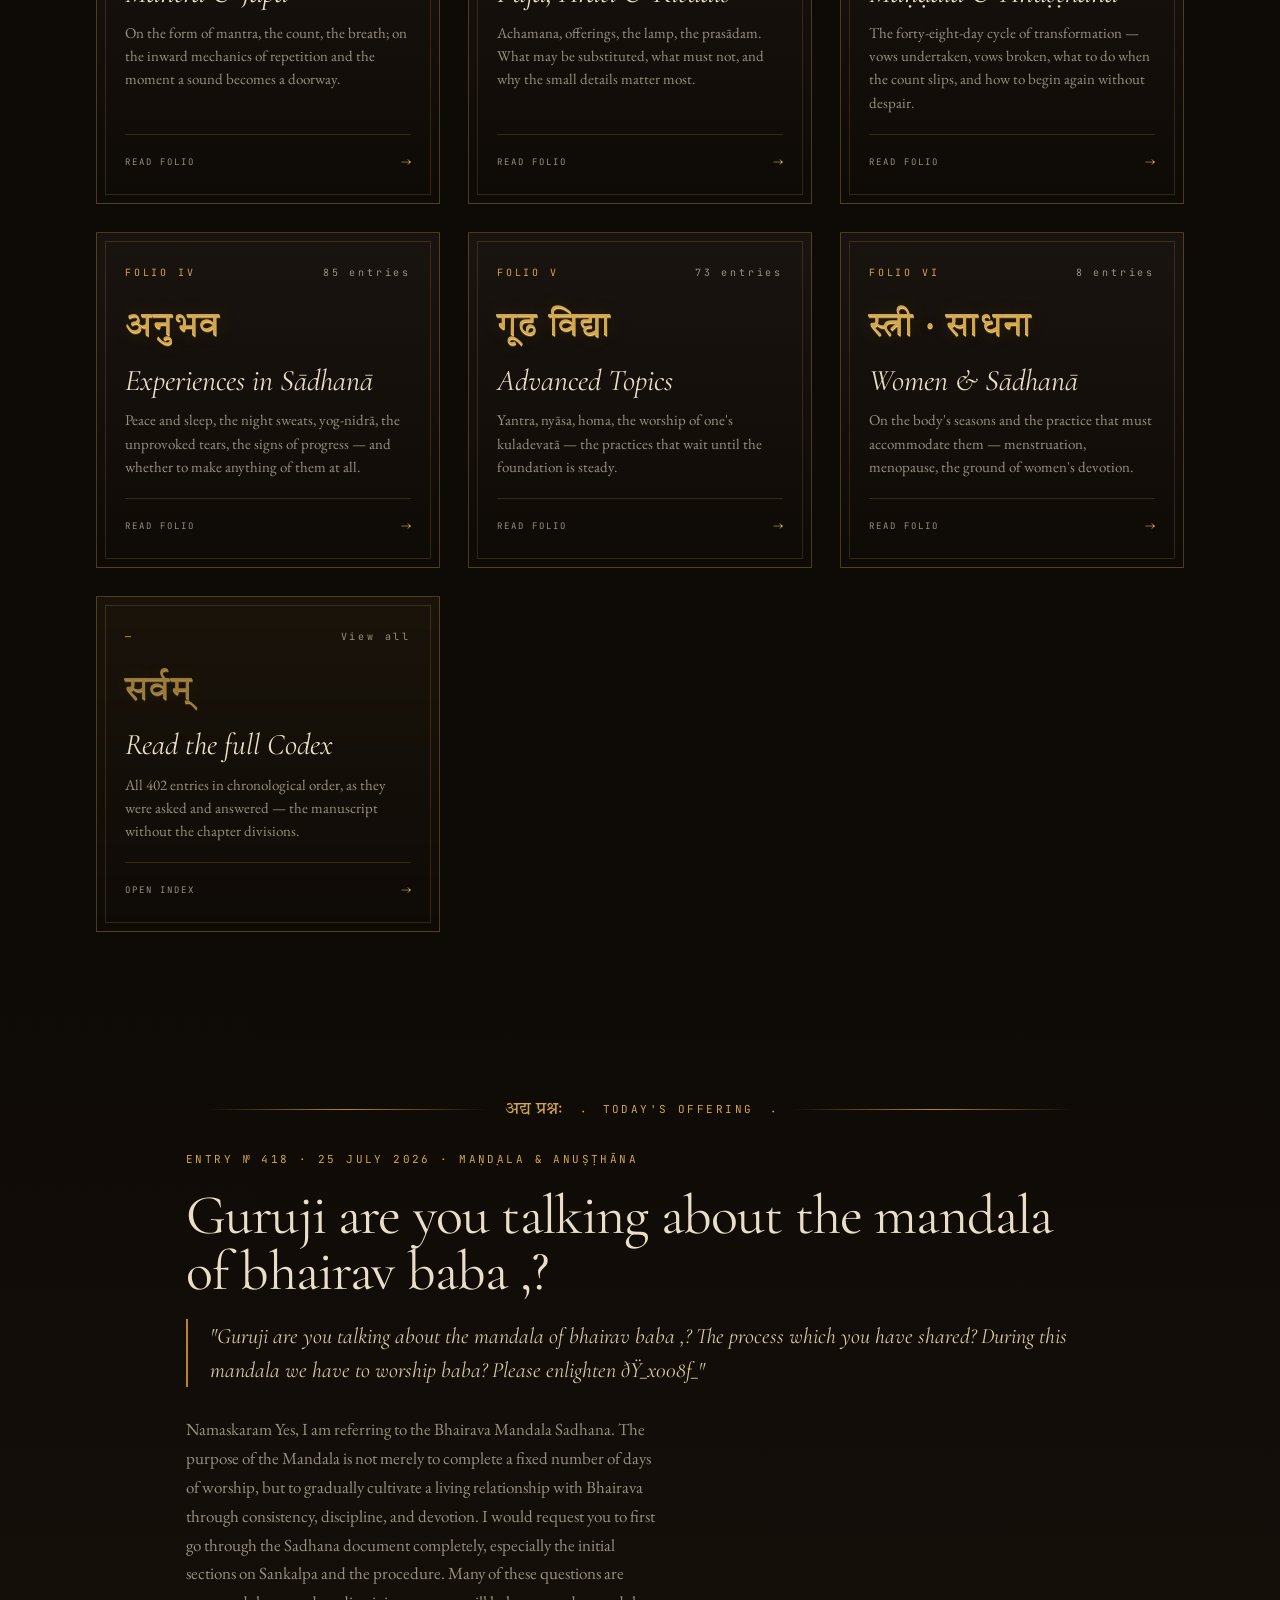
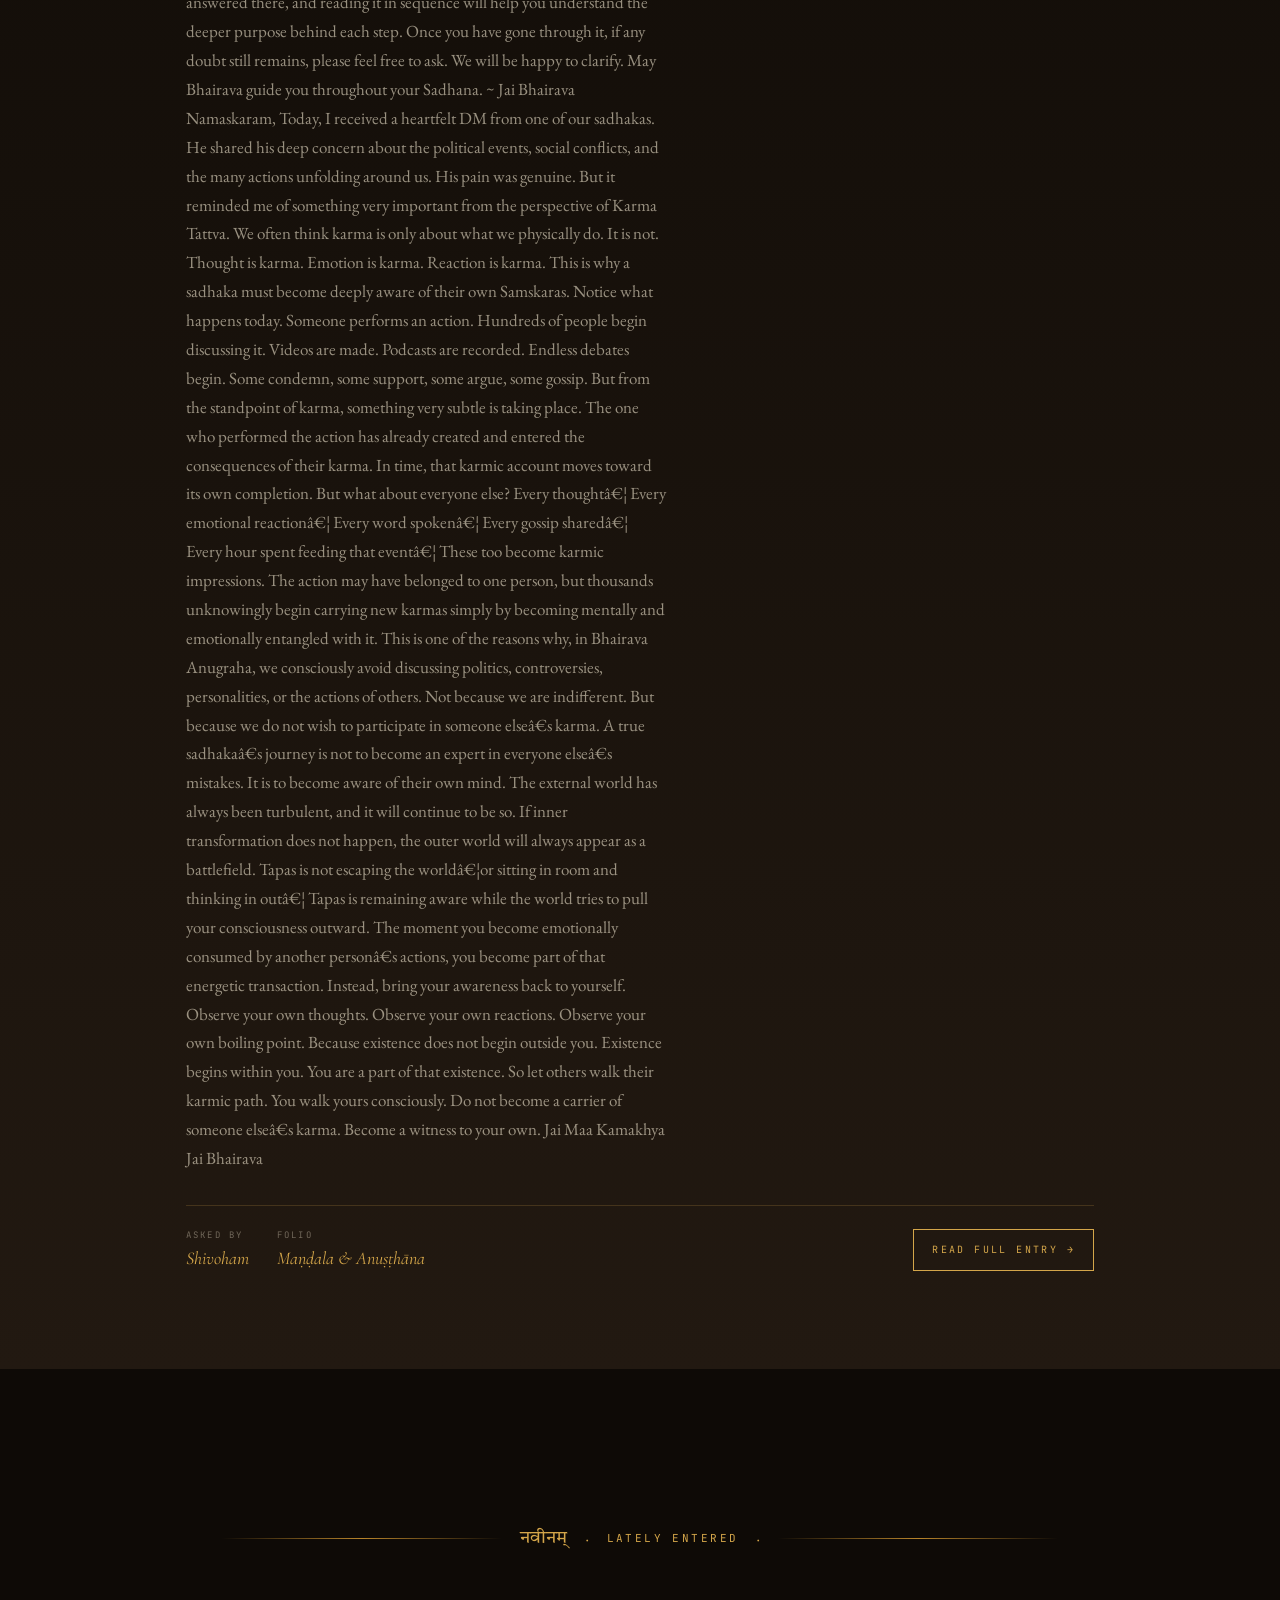
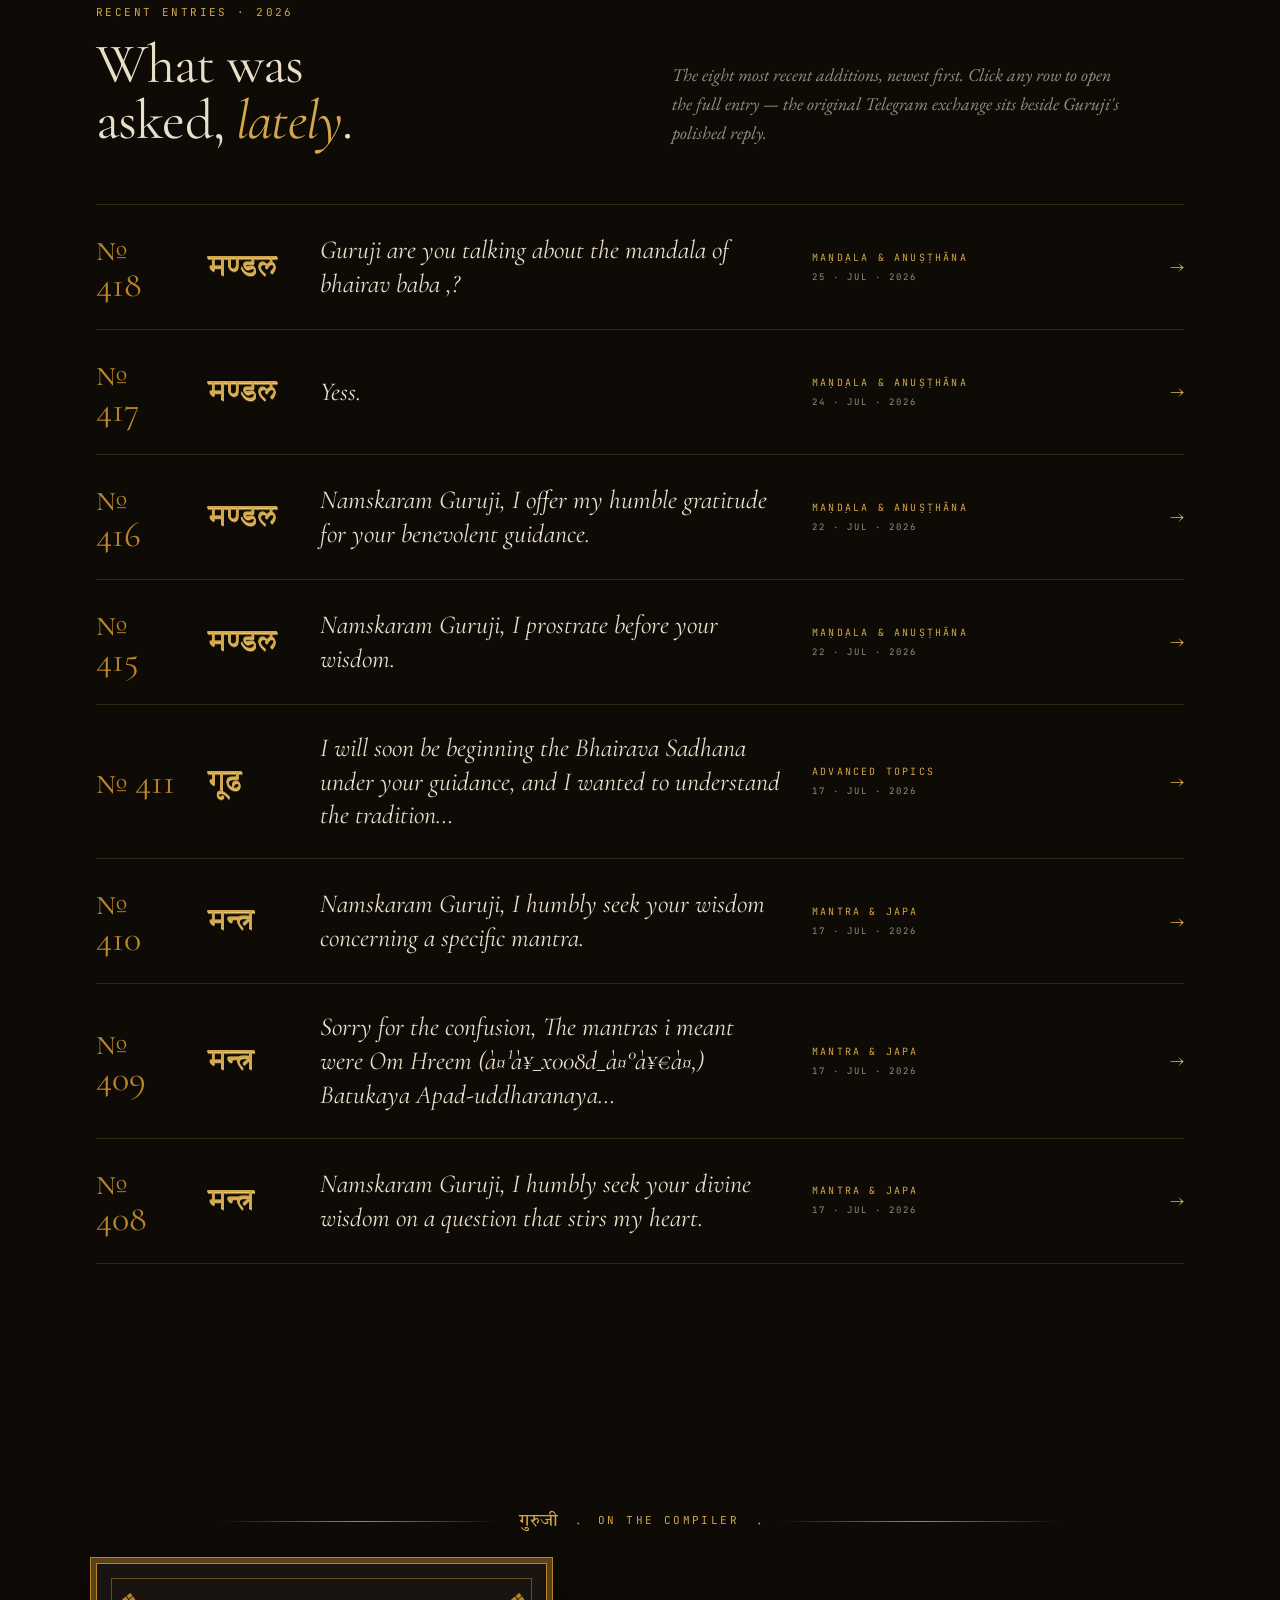
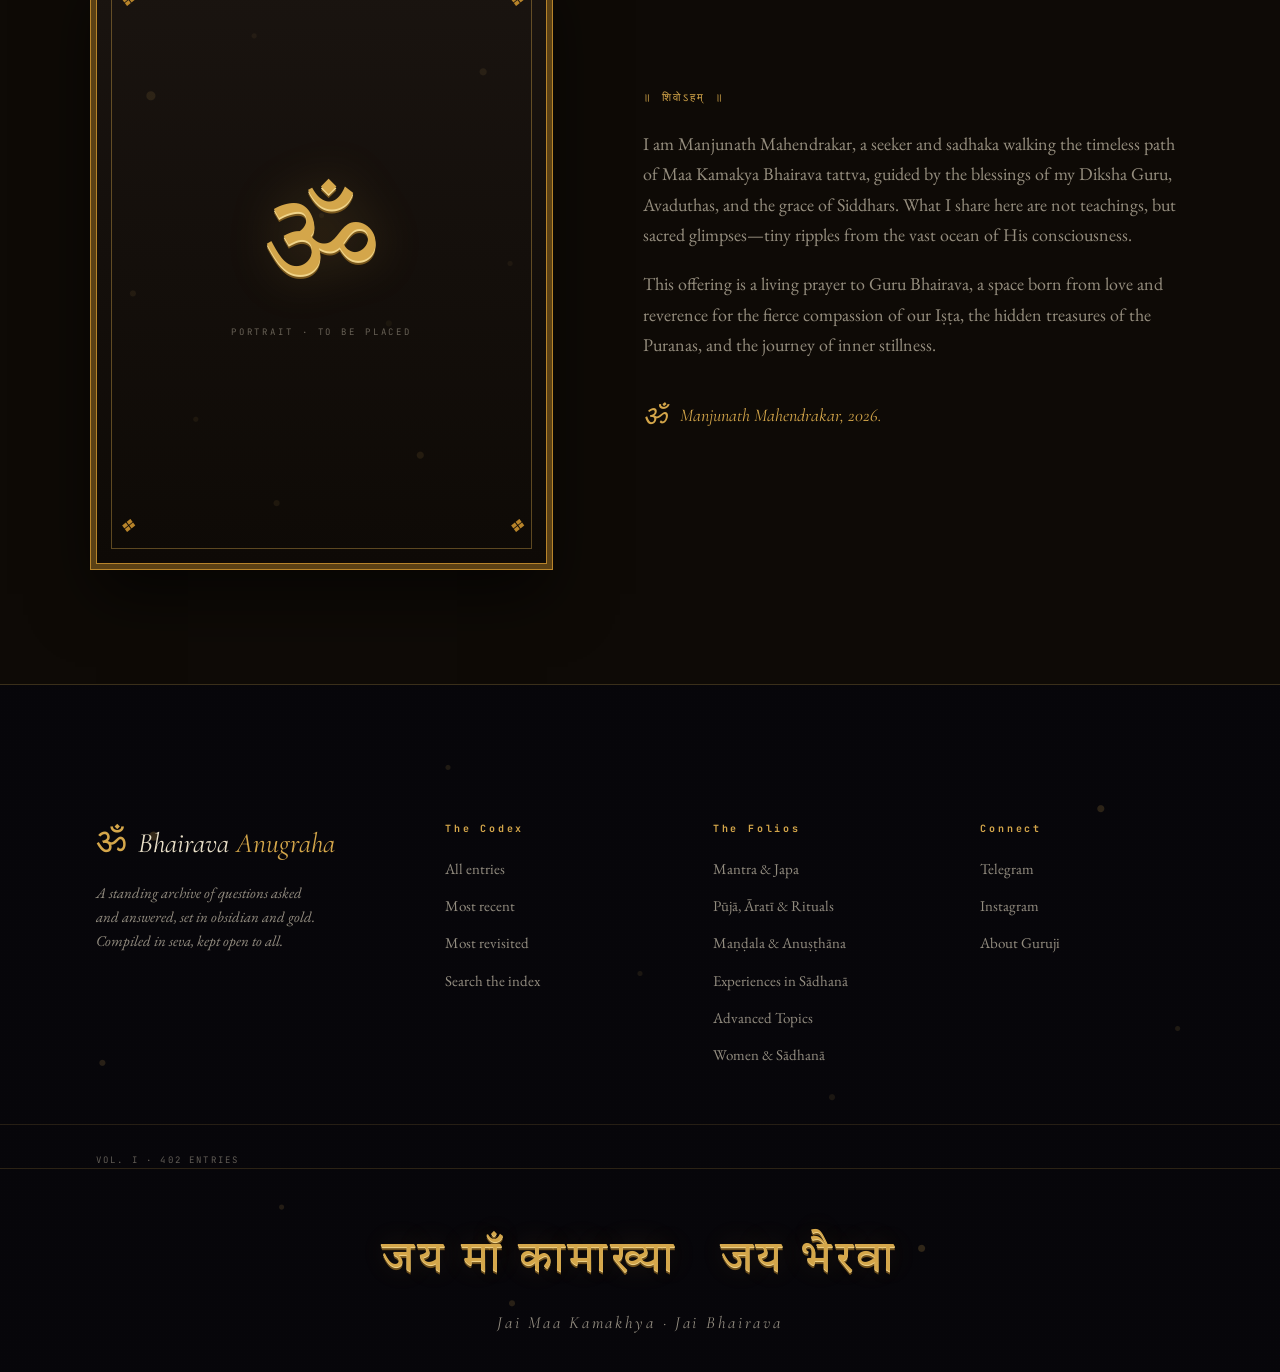
==== commit 5f879468: "fix: remove popup outer quotes, preserve newlines in Q&A, and fix folio header scroll overlap" ====
--- a/index.html
+++ b/index.html
@@ -16,7 +16,7 @@
 <body>
 
   <!-- ==================== CHROME ==================== -->
-  <header class="chrome">
+  <header class="chrome" id="site-chrome">
     <div class="chrome-inner">
       <a class="left" href="#" data-scroll="top">
         <span class="om">ॐ</span>
--- a/index.css
+++ b/index.css
@@ -658,7 +658,43 @@
   font-size: 26px; line-height: 1.4; color: var(--paper-2);
   font-style: italic;
 }
-.overlay .original .body em { font-style: normal; color: var(--paper); }
+.overlay .original .body p {
+  margin: 0 0 16px;
+}
+.overlay .original .body p:last-child {
+  margin-bottom: 0;
+}
+.overlay .original .body ul {
+  list-style: none; padding: 0; margin: 0 0 16px;
+}
+.overlay .original .body ul:last-child {
+  margin-bottom: 0;
+}
+.overlay .original .body li {
+  position: relative;
+  font-size: 24px; line-height: 1.4; color: var(--paper-2);
+  padding-left: 20px;
+  margin: 0 0 8px;
+}
+.overlay .original .body li::before {
+  content: "•";
+  position: absolute; left: 0; top: 0;
+  color: var(--gold);
+}
+.overlay .original .body em { font-style: italic; color: var(--gold); }
+.overlay .original .body strong { font-weight: 600; color: var(--paper); }
+.overlay .original .body u,
+.overlay .answer u,
+.feat-text .qbody u,
+.feat-text .answer u,
+u {
+  text-decoration: underline;
+  text-underline-offset: 3px;
+  text-decoration-thickness: 1px;
+}
+.feat-text .qbody strong { font-weight: 600; color: var(--paper); }
+.feat-text .qbody em { font-style: italic; color: var(--gold); }
+.feat-text .answer strong { color: var(--paper); font-weight: 600; }
 .overlay .answer .lead {
   font-family: var(--display); font-style: italic;
   font-size: 24px; line-height: 1.5; color: var(--paper);
@@ -896,36 +932,69 @@
 .folio-page {
   position: relative;
   background: var(--ink);
-  padding: 64px 0 96px;
+  padding: 0 0 96px;
   min-height: 100vh;
 }
 .folio-page[hidden] { display: none; }
 .folio-page .chrome {
-  position: relative;
+  position: sticky;
+  top: 0;
+  z-index: 50;
+  background: rgba(7,6,10,0.85);
+  backdrop-filter: blur(14px);
+  -webkit-backdrop-filter: blur(14px);
+  border-bottom: 1px solid rgba(212,166,74,0.2);
+}
+.folio-page .chrome-inner {
+  max-width: 1440px;
+  margin: 0 auto;
+  padding: 18px 56px;
+  display: flex;
+  justify-content: space-between;
+  align-items: center;
+}
+.folio-page .back-link {
   background: transparent;
-  border-bottom: none;
-  backdrop-filter: none;
-  -webkit-backdrop-filter: none;
+  border: none;
+  color: var(--ink-mute);
+  font-family: var(--mono);
+  font-size: 11px;
+  letter-spacing: 0.24em;
+  text-transform: uppercase;
+  cursor: pointer;
+  display: inline-flex;
+  align-items: center;
+  gap: 8px;
+  padding: 0;
+  transition: color 0.2s ease;
+}
+.folio-page .back-link:hover {
+  color: var(--gold);
+}
+.folio-page .back-link .arr {
+  font-family: var(--display);
+  color: var(--gold);
+  font-size: 16px;
+}
+.folio-page .folio-meta-wrap {
+  font-family: var(--mono);
+  font-size: 11px;
+  letter-spacing: 0.28em;
+  color: var(--gold-2);
+  text-transform: uppercase;
+  display: inline-flex;
+  align-items: center;
+  gap: 10px;
+}
+.folio-page .folio-meta-wrap .om {
+  font-family: var(--display);
+  font-size: 18px;
+  color: var(--gold);
 }
 .folio-page-inner {
   max-width: 1100px; margin: 0 auto;
-  padding: 0 96px;
+  padding: 40px 96px 0;
   position: relative; z-index: 2;
-}
-.folio-back {
-  margin-bottom: 32px;
-  display: flex; align-items: center; gap: 14px;
-}
-.folio-back a {
-  font-family: var(--mono); font-size: 10px; letter-spacing: 0.24em;
-  color: var(--ink-mute); text-transform: uppercase;
-  border-bottom: 1px solid transparent; padding-bottom: 4px;
-  cursor: pointer;
-  transition: color 0.2s, border-color 0.2s;
-}
-.folio-back a:hover { color: var(--gold); border-color: var(--gold); }
-.folio-back .arr {
-  font-family: var(--display); color: var(--gold); font-size: 16px;
 }
 .folio-header {
   text-align: center;
@@ -961,13 +1030,15 @@
   grid-template-columns: 80px 80px 1fr 220px 60px;
 }
 
-/* When a folio page is active, hide all homepage sections. */
+/* When a folio page is active, hide all homepage sections and the main header. */
+body.is-folio-view > header.chrome,
+body.is-folio-view #site-chrome,
 body.is-folio-view .hero,
 body.is-folio-view .categories,
 body.is-folio-view .featured,
 body.is-folio-view .recent,
 body.is-folio-view .about,
-body.is-folio-view > footer { display: none; }
+body.is-folio-view > footer { display: none !important; }
 body:not(.is-folio-view) .folio-page { display: none; }
 
 @media (max-width: 1100px) {
@@ -1080,7 +1151,7 @@
   .foot-mantra .rom { font-size: 14px; letter-spacing: 0.12em; }
 
   /* --- Folio page --- */
-  .folio-page { padding: 32px 0 56px; }
+  .folio-page { padding: 0 0 56px; }
   .folio-page-inner { padding: 0 20px; }
   .folio-back { margin-bottom: 24px; }
   .folio-header { padding: 8px 0 28px; margin-bottom: 28px; }
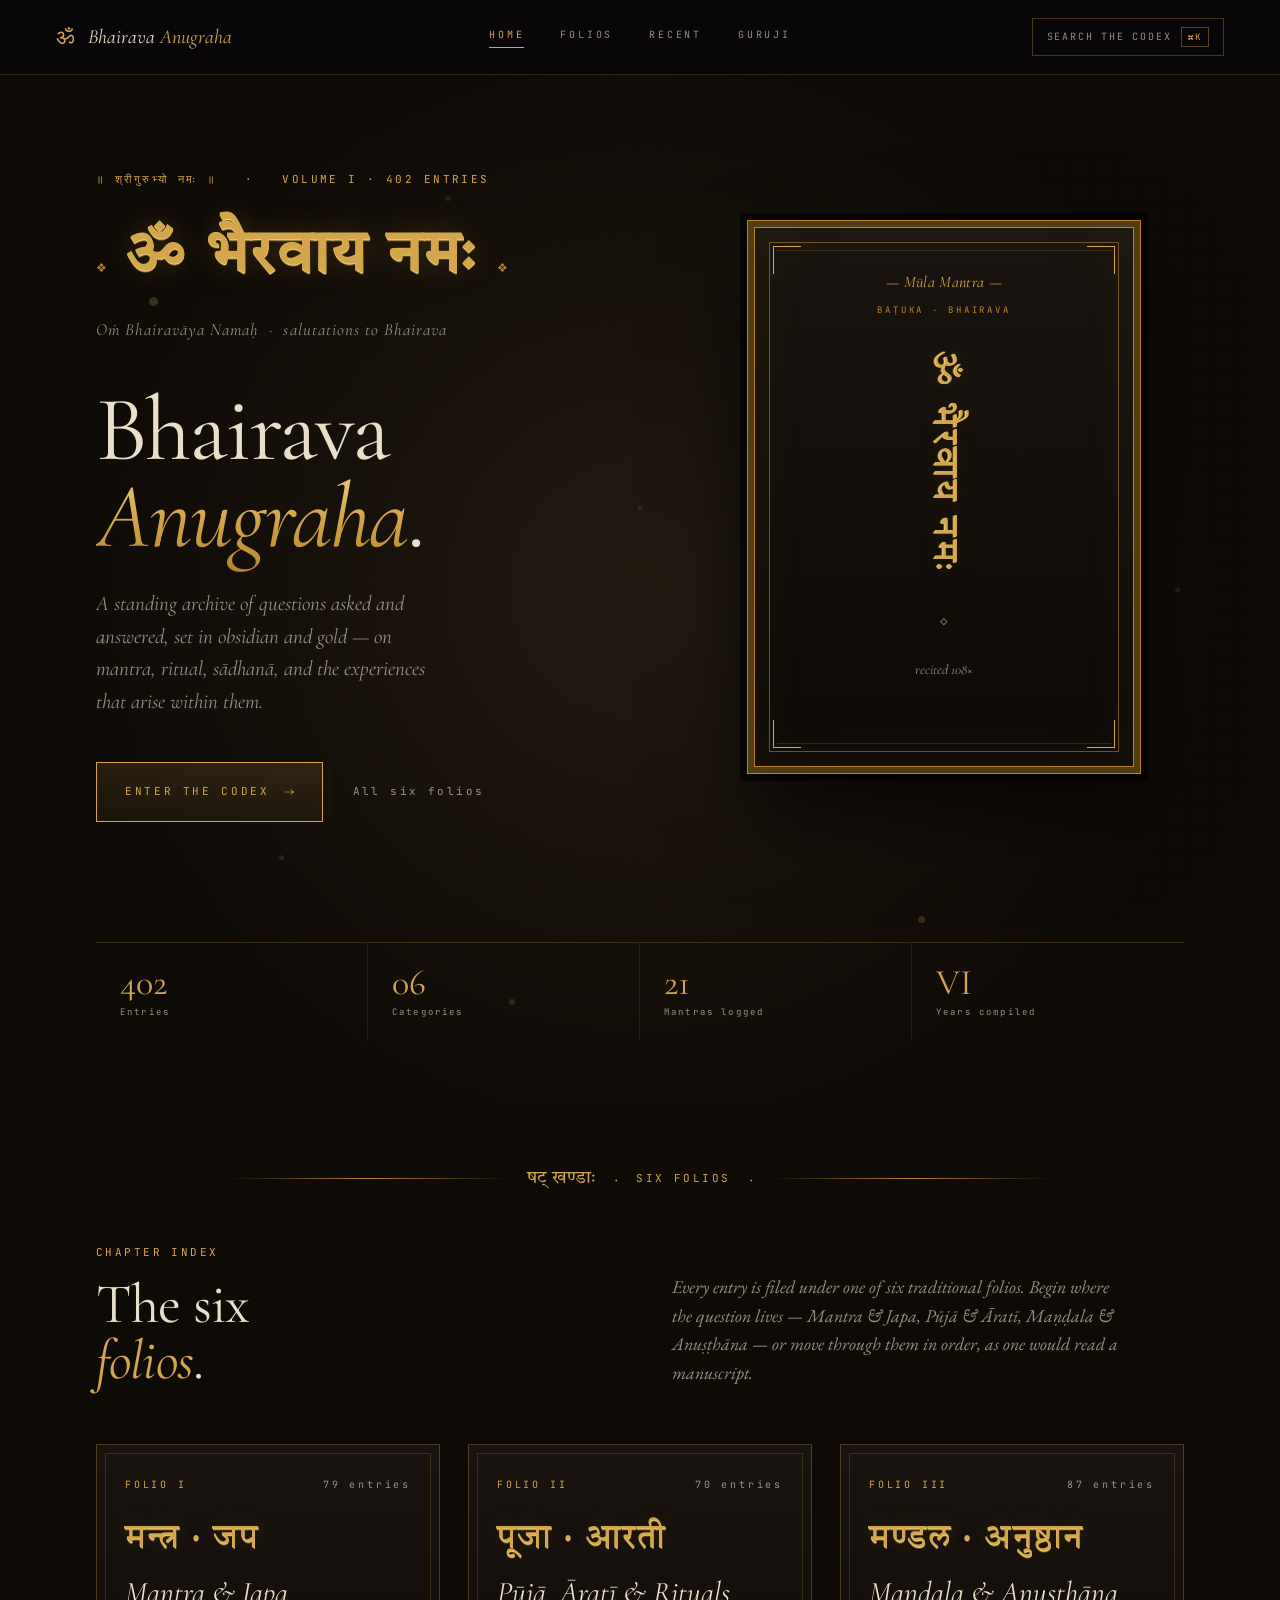
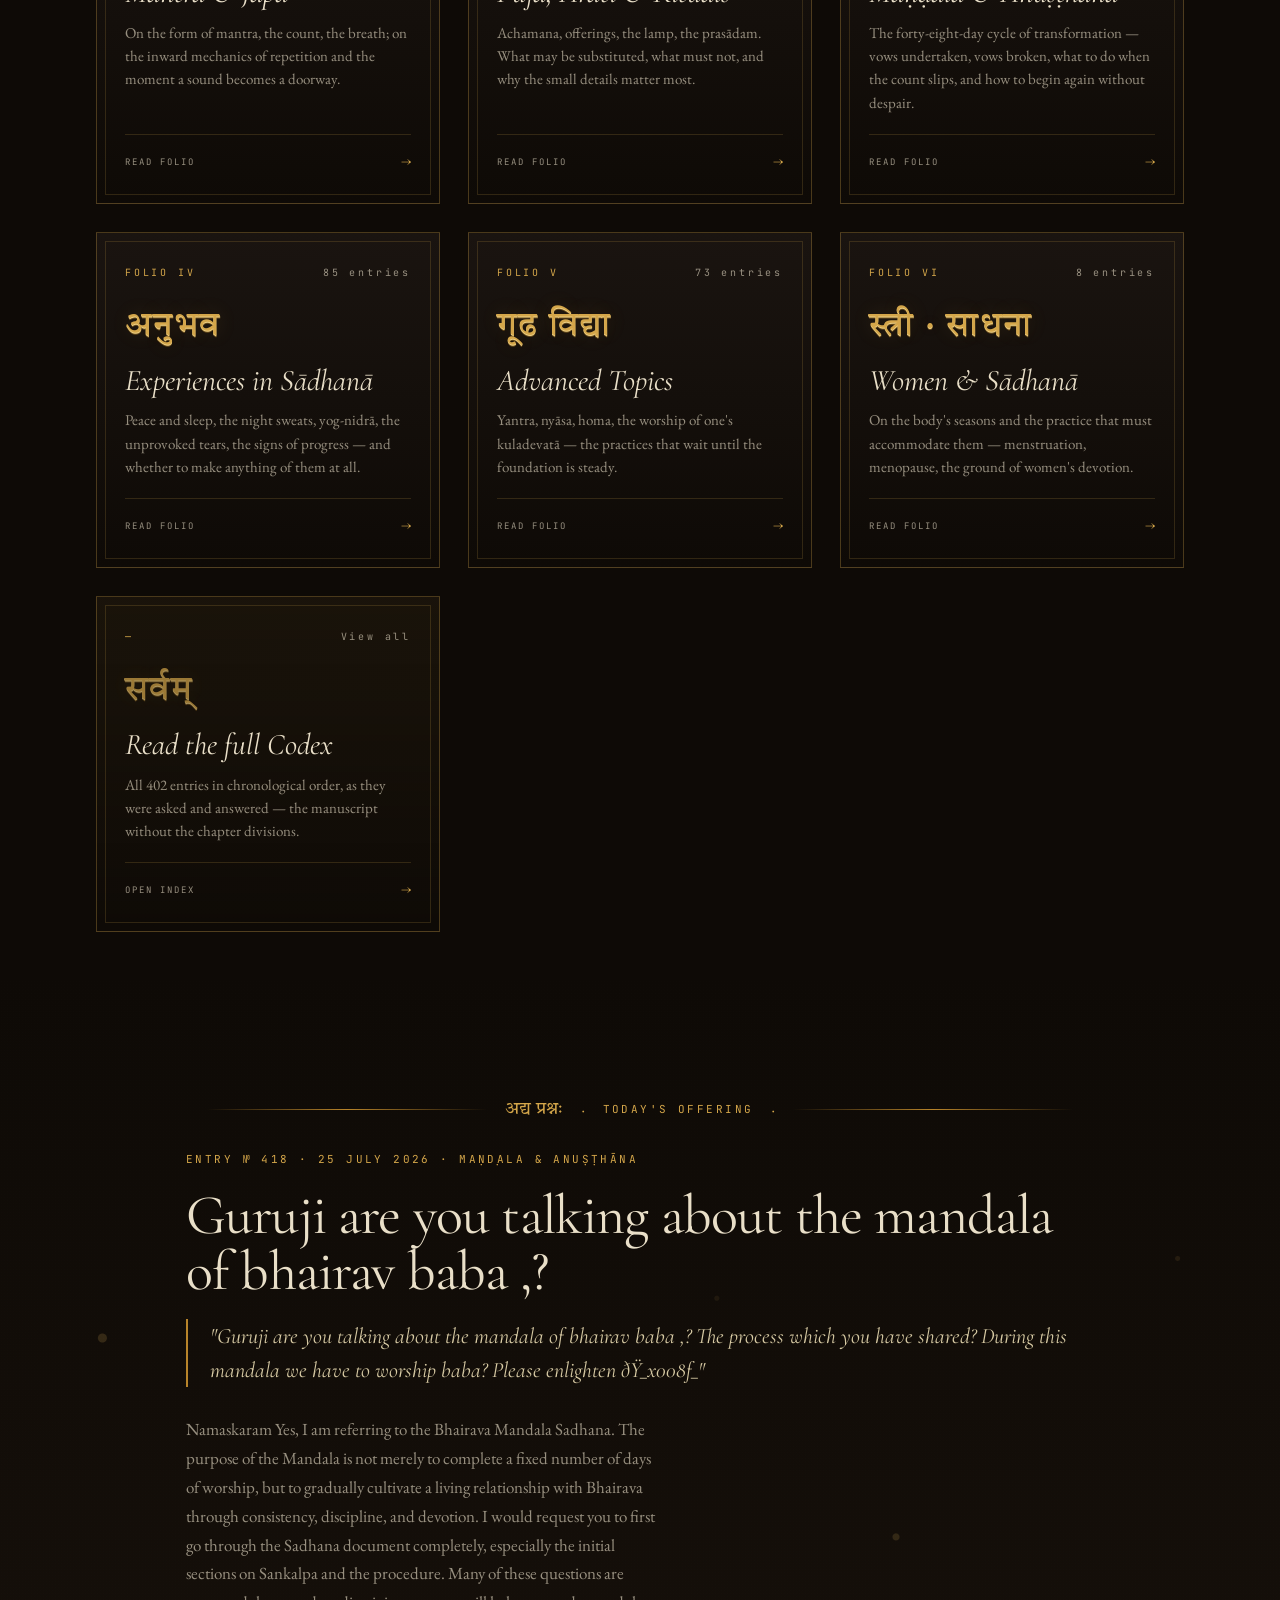
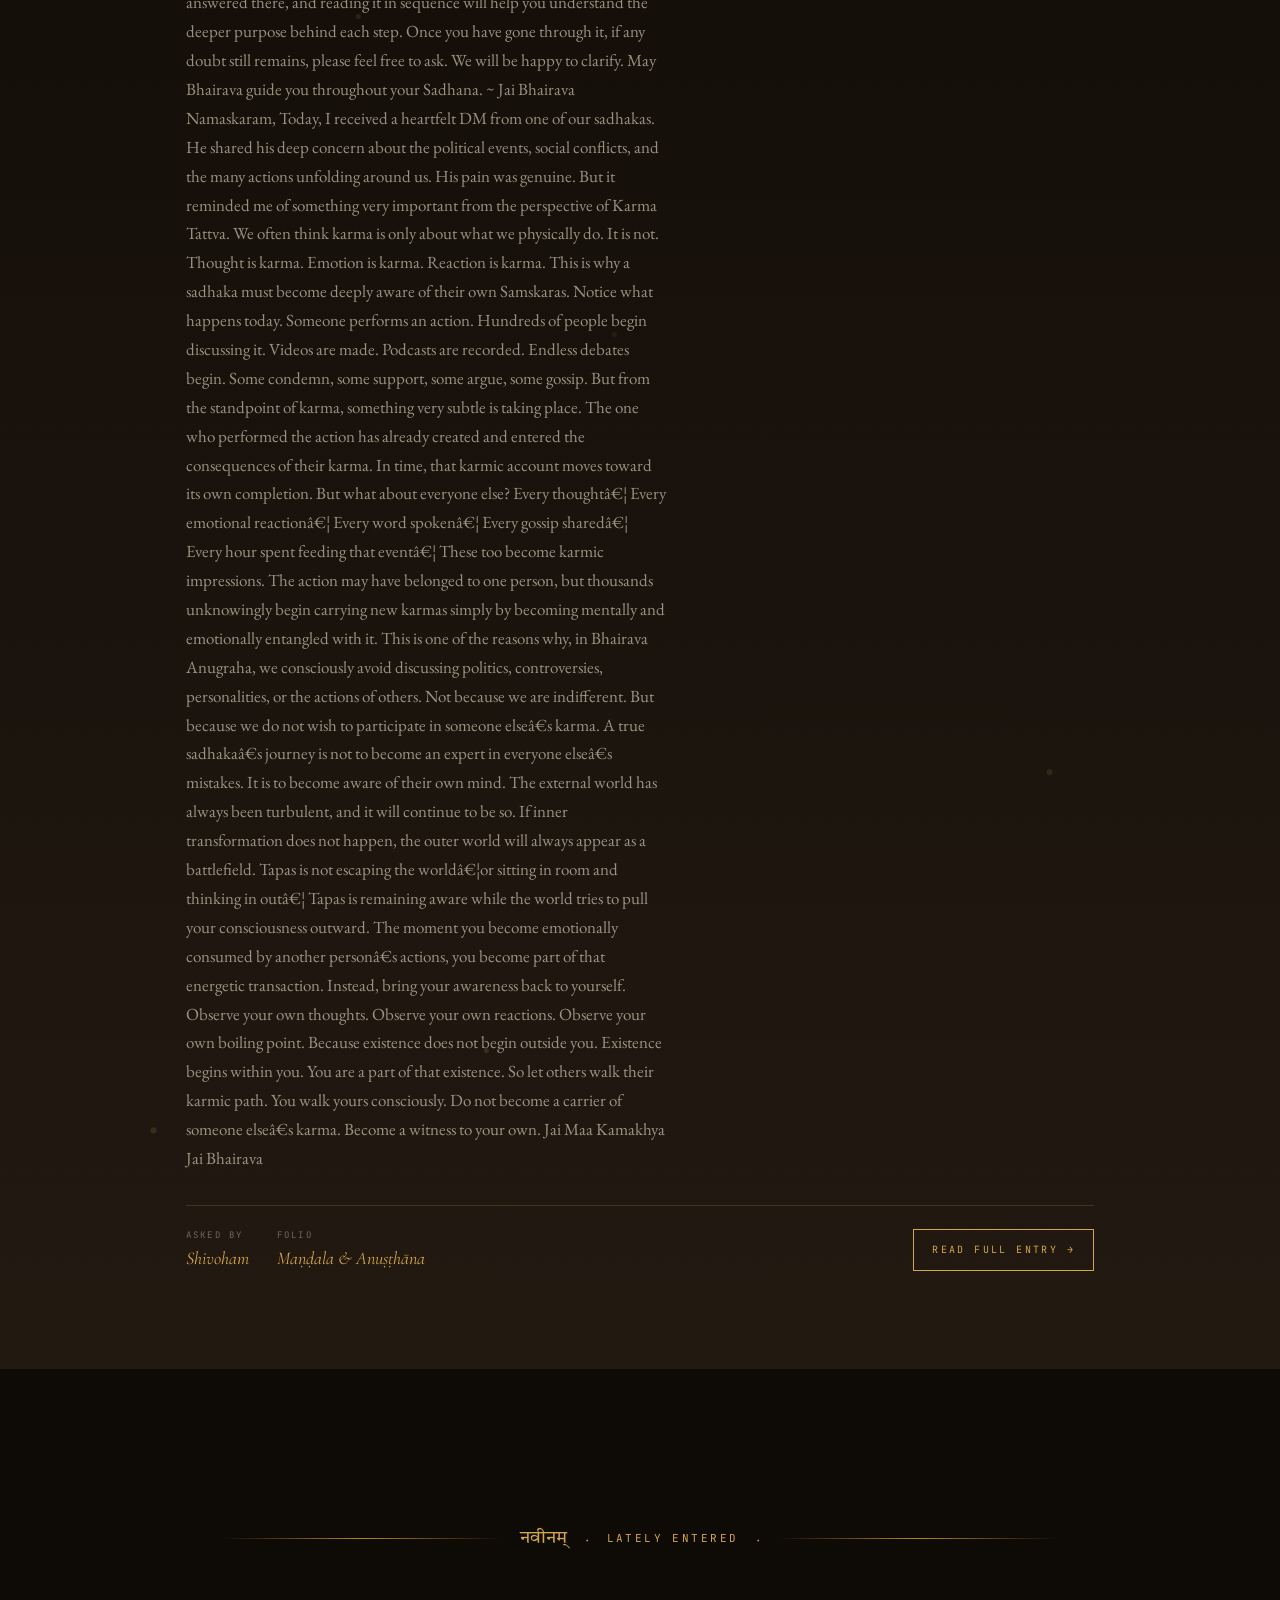
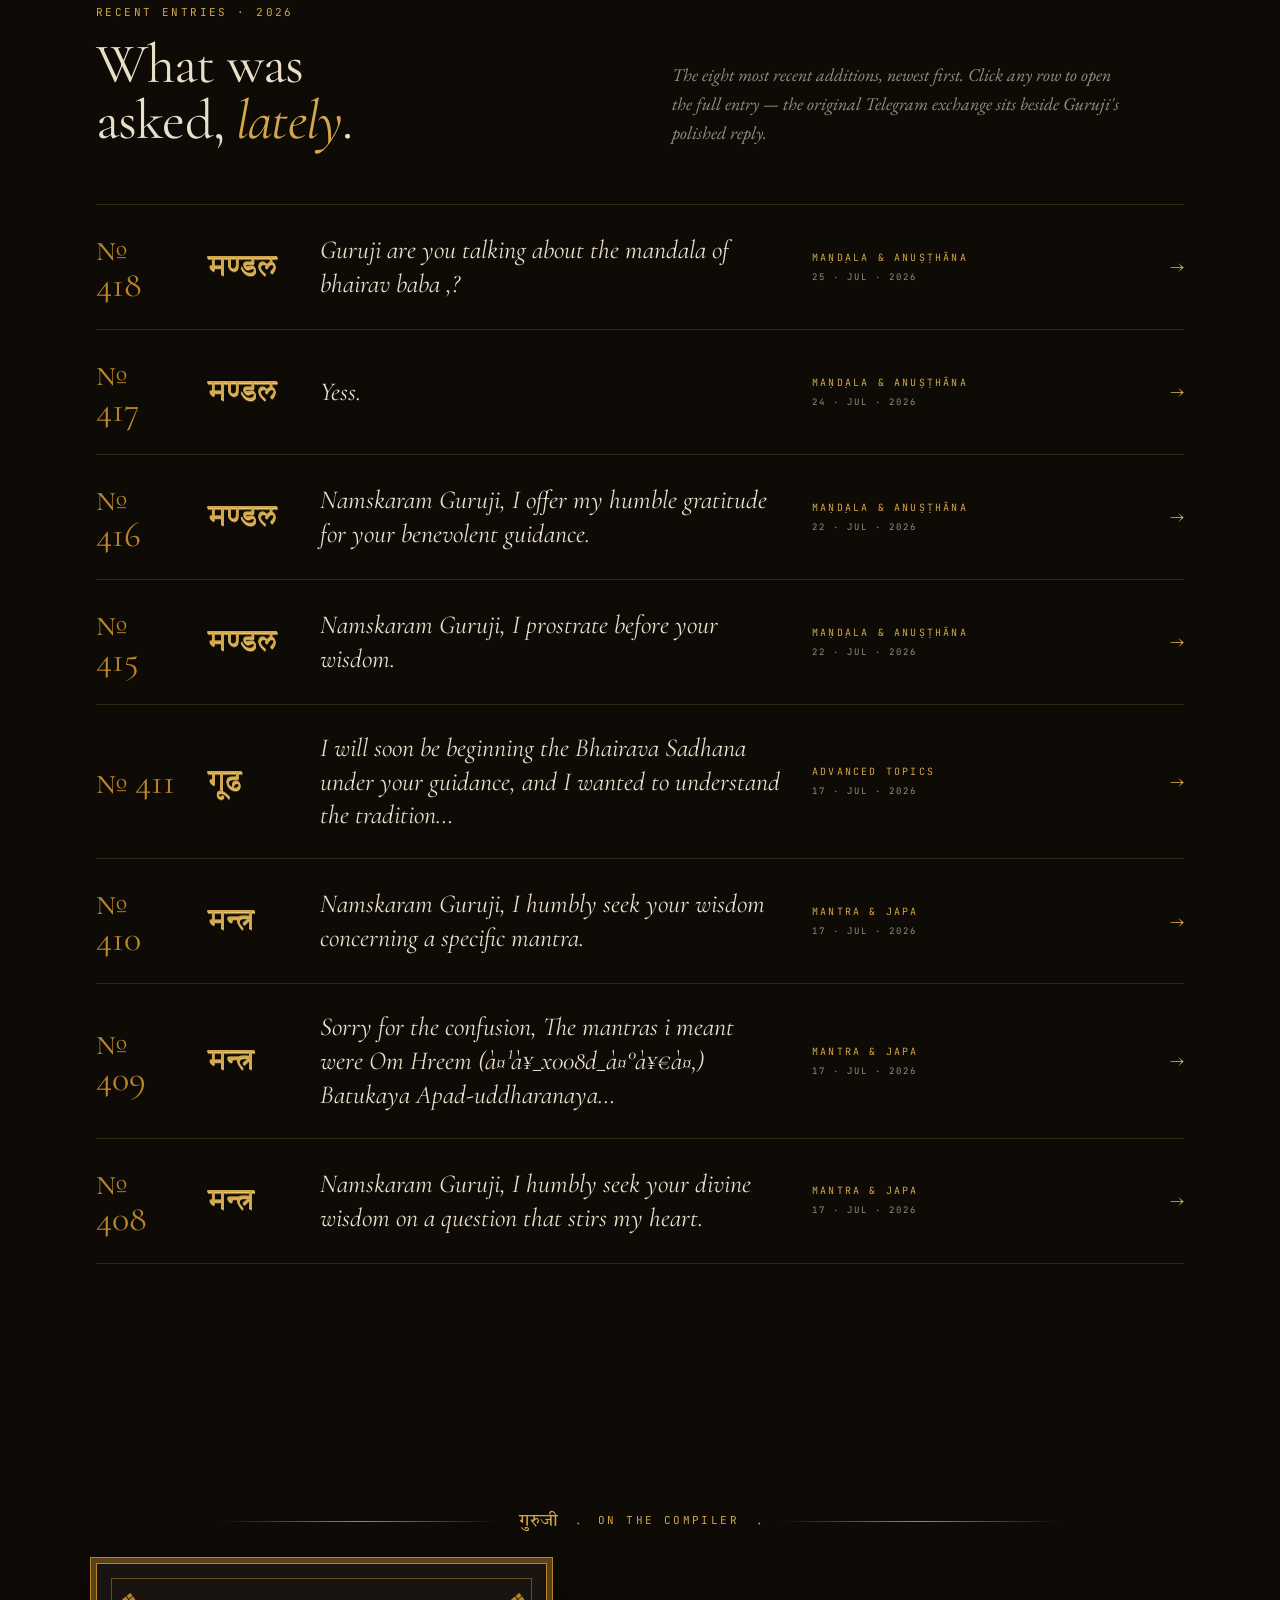
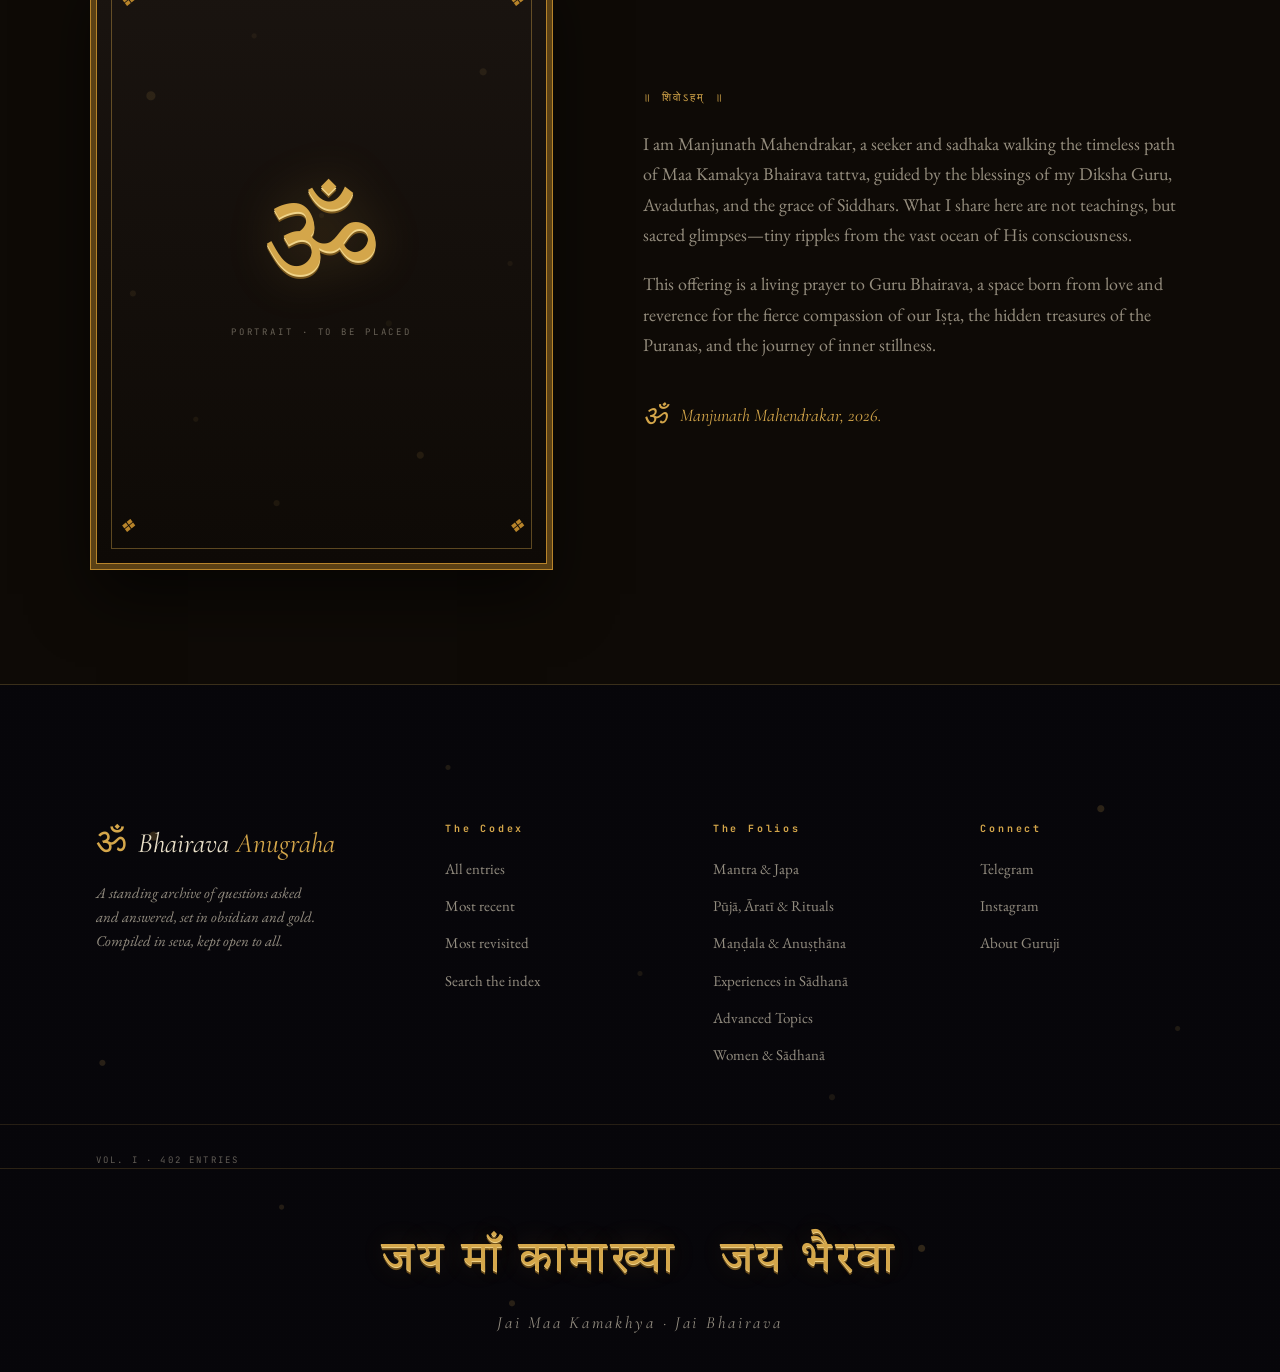
==== commit 8874c786: "Swap typography and formatting between question and answer in entry modal and remove italics from an" ====
--- a/index.html
+++ b/index.html
@@ -10,7 +10,7 @@
   <link
     href="https://fonts.googleapis.com/css2?family=Cormorant+Garamond:ital,wght@0,400;0,500;0,600;0,700;1,400;1,500;1,600&family=EB+Garamond:ital,wght@0,400;0,500;0,600;1,400;1,500&family=Tiro+Devanagari+Sanskrit:ital@0;1&family=JetBrains+Mono:wght@400;500&display=swap"
     rel="stylesheet" />
-  <link rel="stylesheet" href="index.css" />
+  <link rel="stylesheet" href="index.css?v=2" />
 </head>
 
 <body>
--- a/index.css
+++ b/index.css
@@ -654,32 +654,34 @@
 }
 .overlay .original .head .gold { color: var(--gold); }
 .overlay .original .body {
-  font-family: var(--display);
-  font-size: 26px; line-height: 1.4; color: var(--paper-2);
-  font-style: italic;
+  font-family: var(--serif);
+  font-size: 17px; line-height: 1.75; color: var(--ink-mute);
+  font-style: normal;
 }
 .overlay .original .body p {
-  margin: 0 0 16px;
+  font-size: 17px; line-height: 1.75; color: var(--ink-mute);
+  margin: 0 0 18px;
 }
 .overlay .original .body p:last-child {
   margin-bottom: 0;
 }
 .overlay .original .body ul {
-  list-style: none; padding: 0; margin: 0 0 16px;
+  list-style: none; padding: 0; margin: 0 0 18px;
 }
 .overlay .original .body ul:last-child {
   margin-bottom: 0;
 }
 .overlay .original .body li {
   position: relative;
-  font-size: 24px; line-height: 1.4; color: var(--paper-2);
-  padding-left: 20px;
-  margin: 0 0 8px;
+  font-size: 17px; line-height: 1.75; color: var(--ink-mute);
+  padding-left: 22px;
+  margin: 0 0 10px;
 }
 .overlay .original .body li::before {
-  content: "•";
+  content: "◇";
   position: absolute; left: 0; top: 0;
-  color: var(--gold);
+  color: var(--gold-2); font-family: var(--display);
+  font-size: 16px; line-height: 1.6;
 }
 .overlay .original .body em { font-style: italic; color: var(--gold); }
 .overlay .original .body strong { font-weight: 600; color: var(--paper); }
@@ -695,9 +697,13 @@
 .feat-text .qbody strong { font-weight: 600; color: var(--paper); }
 .feat-text .qbody em { font-style: italic; color: var(--gold); }
 .feat-text .answer strong { color: var(--paper); font-weight: 600; }
+.overlay .answer {
+  font-family: var(--display);
+  font-style: normal;
+}
 .overlay .answer .lead {
-  font-family: var(--display); font-style: italic;
-  font-size: 24px; line-height: 1.5; color: var(--paper);
+  font-family: var(--display); font-style: normal;
+  font-size: 26px; line-height: 1.45; color: var(--paper);
   margin: 0 0 24px;
 }
 .overlay .answer ul {
@@ -705,42 +711,43 @@
 }
 .overlay .answer li {
   position: relative;
-  font-size: 17px; line-height: 1.75; color: var(--ink-mute);
+  font-family: var(--display); font-style: normal;
+  font-size: 24px; line-height: 1.45; color: var(--paper-2);
   padding-left: 22px;
   margin: 0 0 10px;
 }
 .overlay .answer li::before {
-  content: "◇";
+  content: "•";
   position: absolute; left: 0; top: 0;
-  color: var(--gold-2); font-family: var(--display);
-  font-size: 16px; line-height: 1.6;
+  color: var(--gold); font-size: 20px; line-height: 1.4;
 }
 .overlay .answer li strong { color: var(--paper); font-weight: 600; }
 .overlay .answer li em { color: var(--gold); font-style: italic; }
 .overlay .answer strong { color: var(--paper); font-weight: 600; }
 .overlay .answer em { color: var(--gold); font-style: italic; }
 .overlay .answer p {
-  font-size: 17px; line-height: 1.75; color: var(--ink-mute);
+  font-family: var(--display); font-style: normal;
+  font-size: 24px; line-height: 1.45; color: var(--paper-2);
   margin: 0 0 18px;
 }
-.overlay .answer p em { color: var(--paper); font-style: italic; }
+.overlay .answer p em { color: var(--gold); font-style: italic; }
 .overlay .answer .skt-inline {
-  font-family: var(--skt); color: var(--gold); font-size: 17px;
+  font-family: var(--skt); color: var(--gold); font-size: 24px; font-style: normal;
 }
 .overlay .answer .pull {
   margin: 28px 0;
   padding: 22px 28px;
   border-left: 2px solid var(--gold-2);
-  font-family: var(--display); font-style: italic;
-  font-size: 22px; line-height: 1.45; color: var(--paper);
+  font-family: var(--display); font-style: normal;
+  font-size: 24px; line-height: 1.45; color: var(--paper);
 }
 .overlay .answer .signoff {
   margin-top: 36px;
   padding-top: 22px;
   border-top: 1px solid rgba(212,166,74,0.2);
   display: flex; justify-content: space-between; align-items: center;
-  font-family: var(--display); font-style: italic; color: var(--gold);
-  font-size: 18px;
+  font-family: var(--display); font-style: normal; color: var(--gold);
+  font-size: 20px;
 }
 .overlay .answer .signoff .om-mark { font-size: 28px; }
 
@@ -1176,12 +1183,15 @@
   .overlay .layout { grid-template-columns: 1fr; gap: 28px; }
   .overlay .original { padding: 18px; }
   .overlay .original .head { font-size: 8px; }
-  .overlay .original .body { font-size: 18px; }
-  .overlay .answer .lead { font-size: 19px; line-height: 1.45; margin: 0 0 18px; }
-  .overlay .answer p { font-size: 16px; line-height: 1.65; }
-  .overlay .answer .skt-inline { font-size: 16px; }
-  .overlay .answer .pull { padding: 16px 18px; font-size: 18px; margin: 22px 0; }
-  .overlay .answer .signoff { margin-top: 24px; font-size: 16px; }
+  .overlay .original .body { font-size: 16px; line-height: 1.65; }
+  .overlay .original .body p { font-size: 16px; line-height: 1.65; }
+  .overlay .original .body li { font-size: 16px; line-height: 1.65; }
+  .overlay .answer .lead { font-size: 20px; line-height: 1.4; margin: 0 0 18px; }
+  .overlay .answer p { font-size: 19px; line-height: 1.45; }
+  .overlay .answer li { font-size: 19px; line-height: 1.45; }
+  .overlay .answer .skt-inline { font-size: 19px; }
+  .overlay .answer .pull { padding: 16px 18px; font-size: 19px; margin: 22px 0; }
+  .overlay .answer .signoff { margin-top: 24px; font-size: 18px; }
 
   /* --- Search palette --- */
   .palette { padding: 36px 12px 24px; }
@@ -1223,9 +1233,11 @@
   .overlay { padding: 12px 8px; }
   .overlay-card { padding: 24px 16px 28px; }
   .overlay h1 { font-size: 24px; }
-  .overlay .answer .lead { font-size: 17px; }
-  .overlay .answer p { font-size: 15px; }
-  .overlay .original .body { font-size: 16px; }
+  .overlay .answer .lead { font-size: 18px; }
+  .overlay .answer p { font-size: 17px; }
+  .overlay .answer li { font-size: 17px; }
+  .overlay .original .body { font-size: 15px; }
+  .overlay .original .body p { font-size: 15px; }
 }
 
 /* --- Falling gold-leaf micro-animations --- */
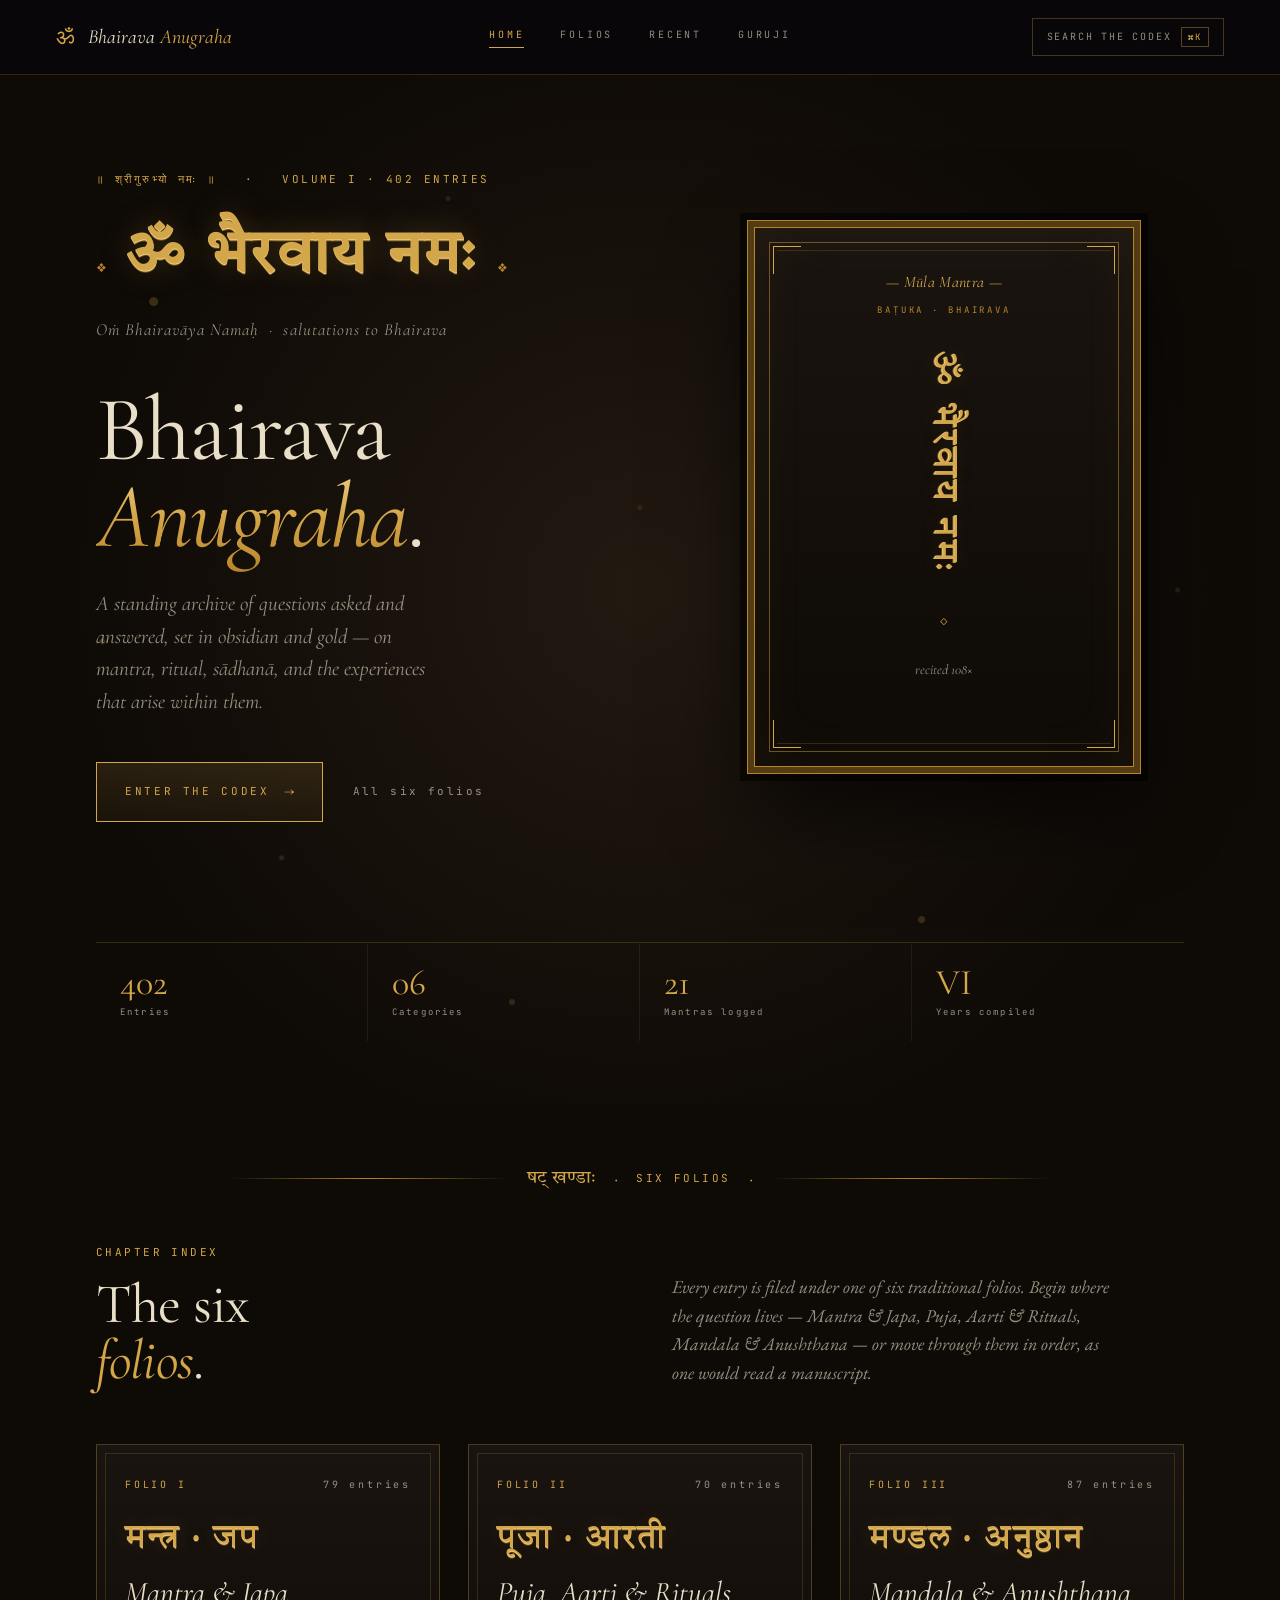
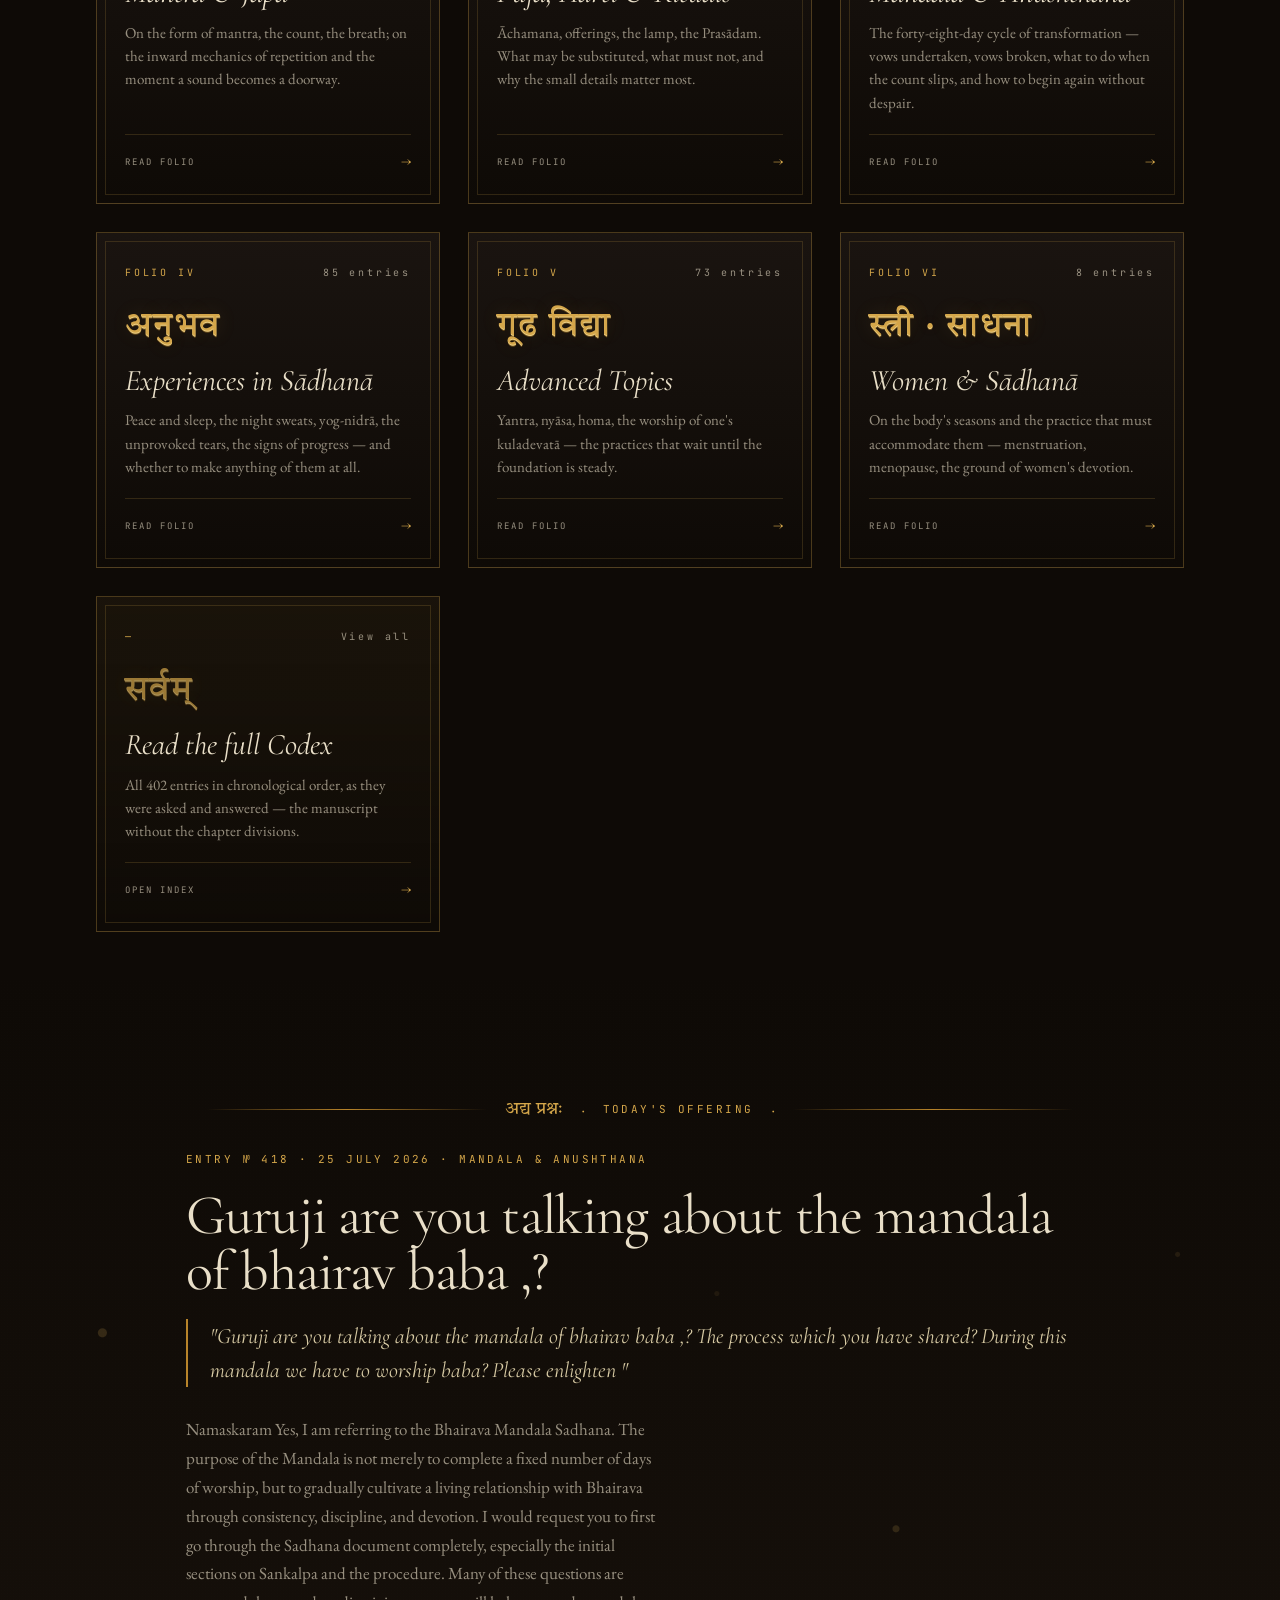
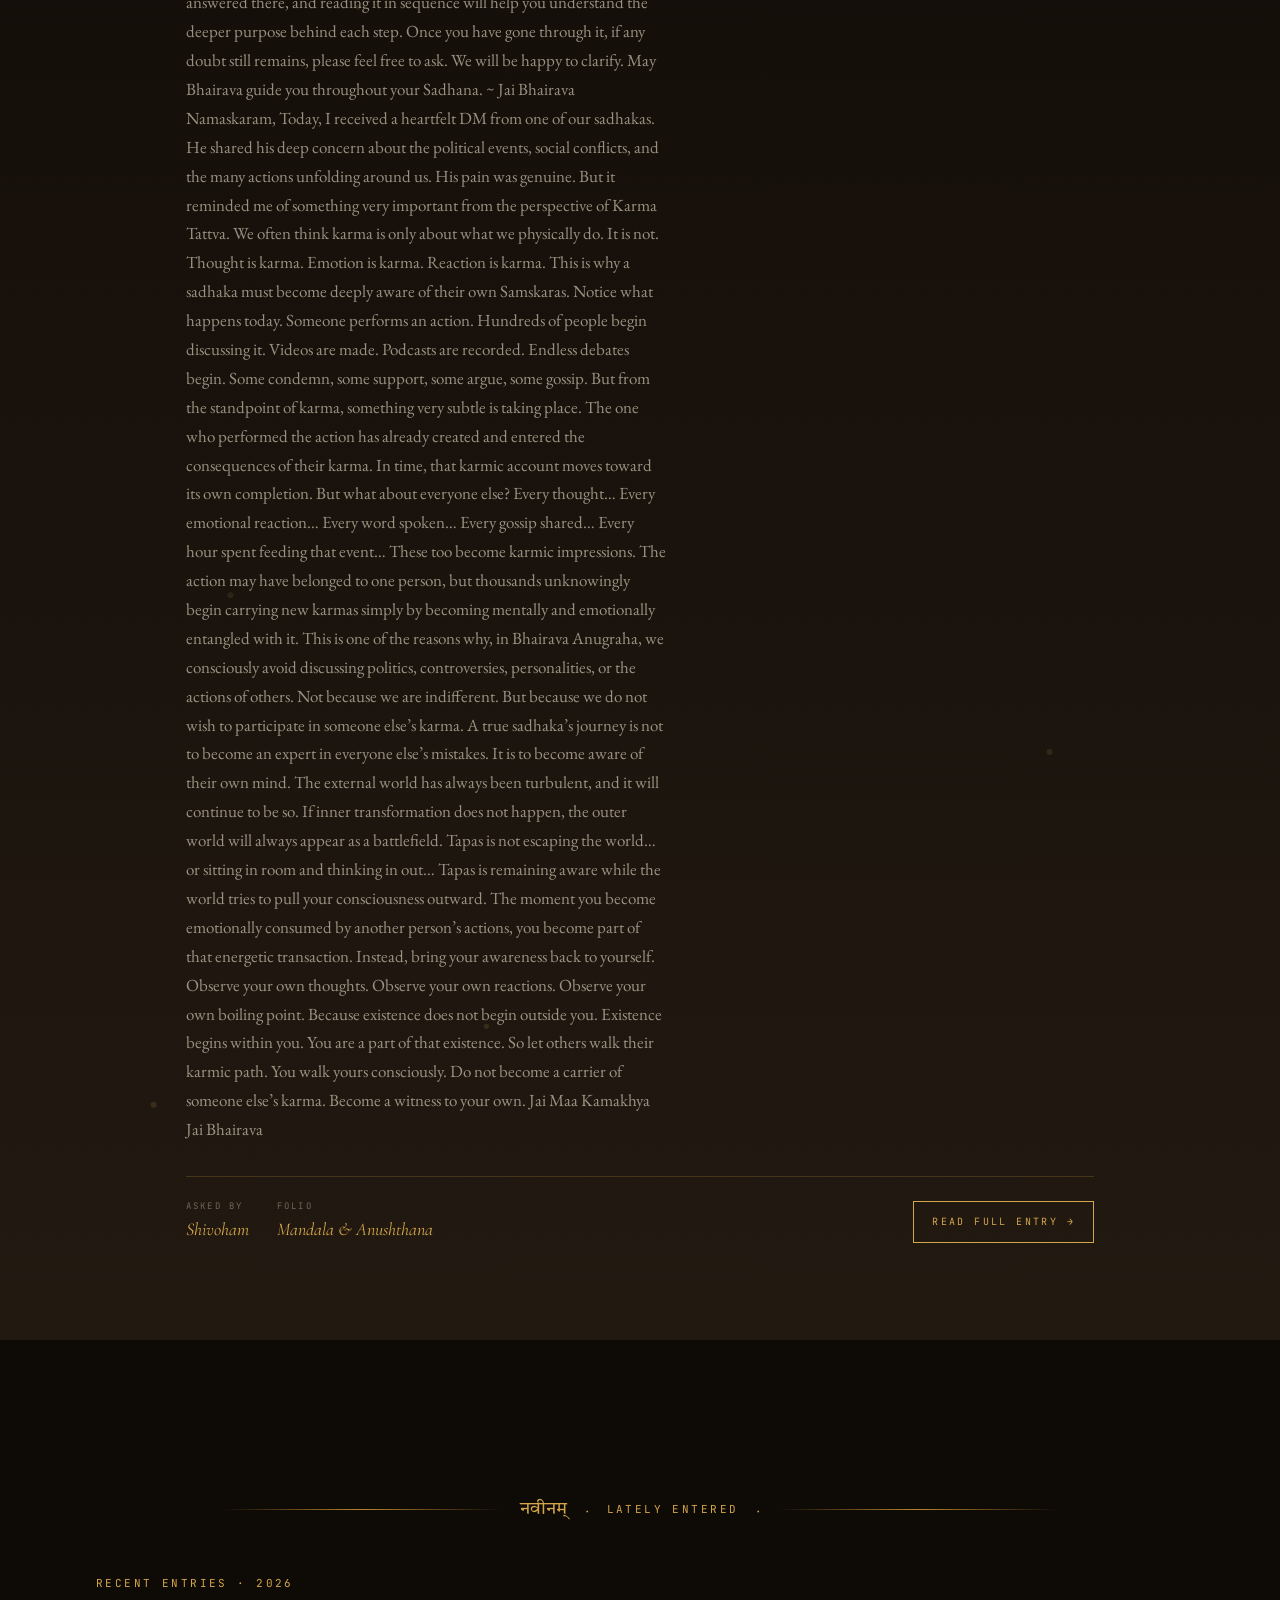
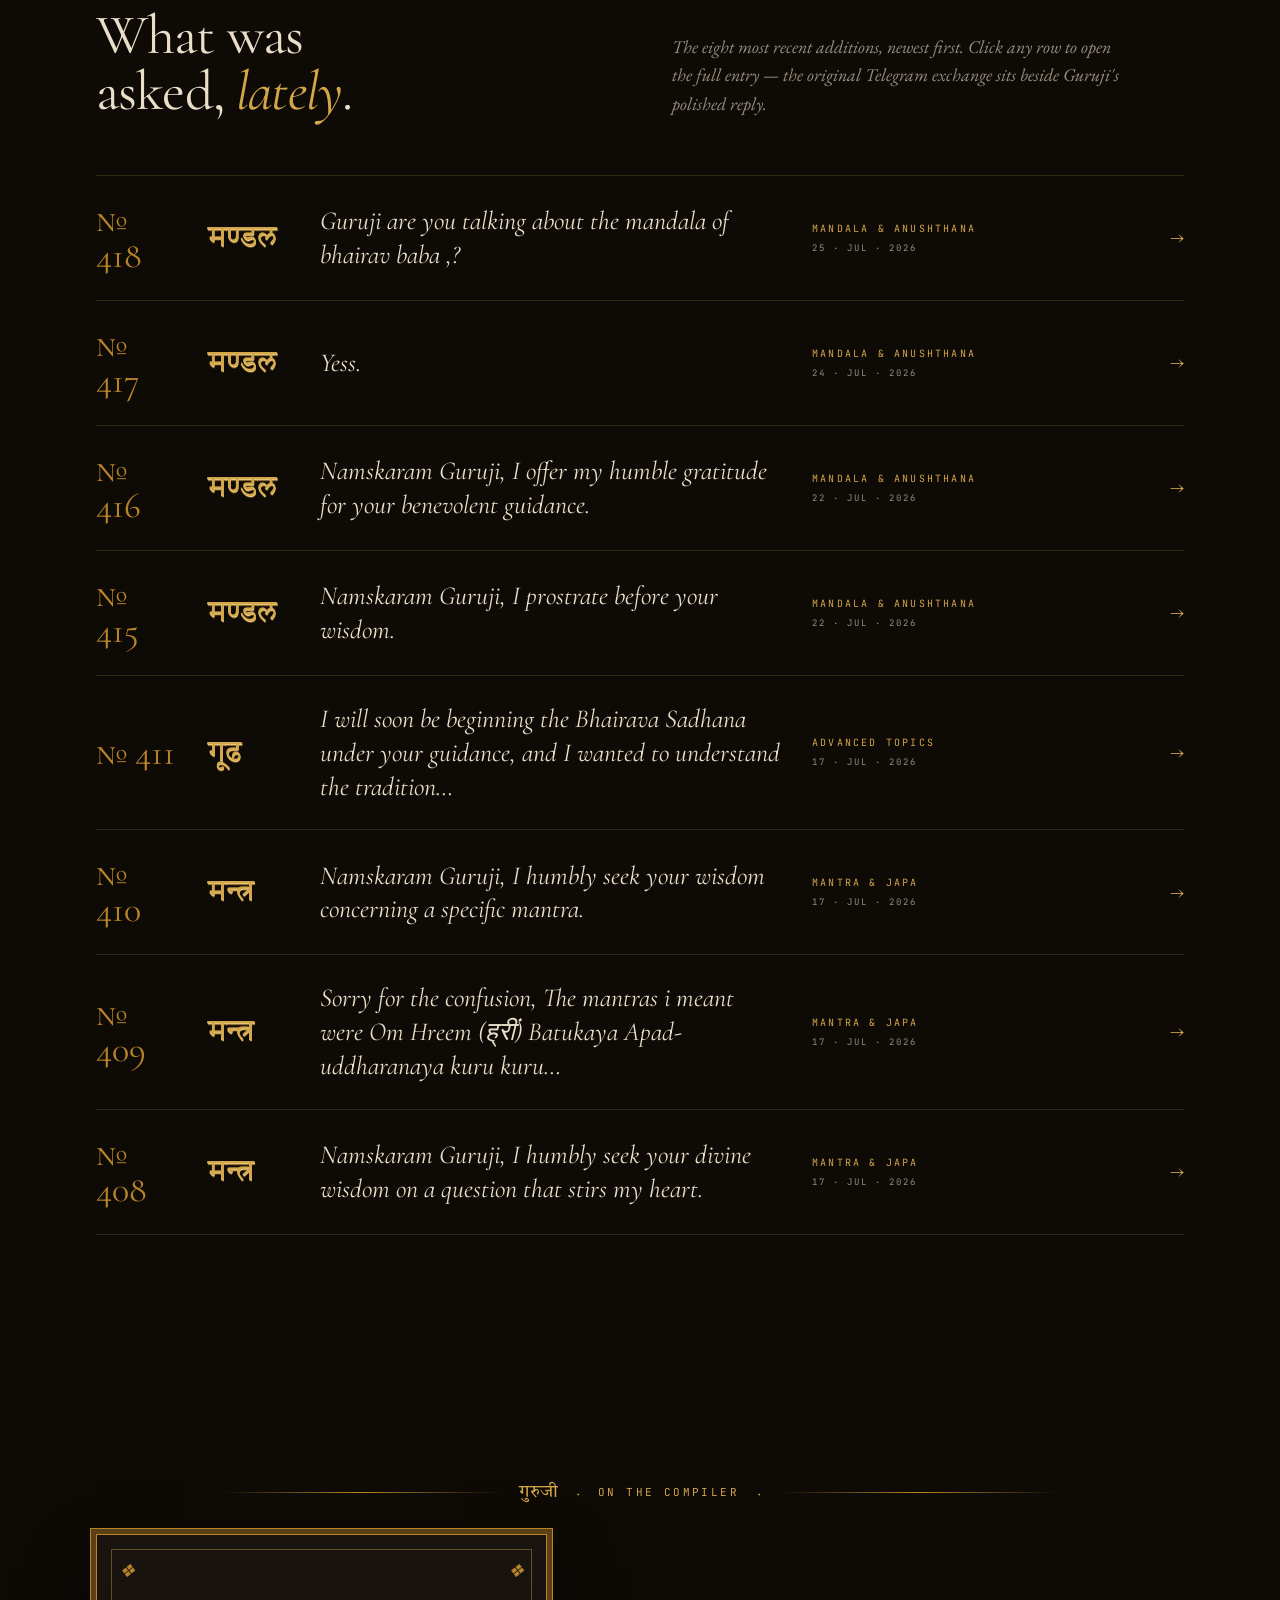
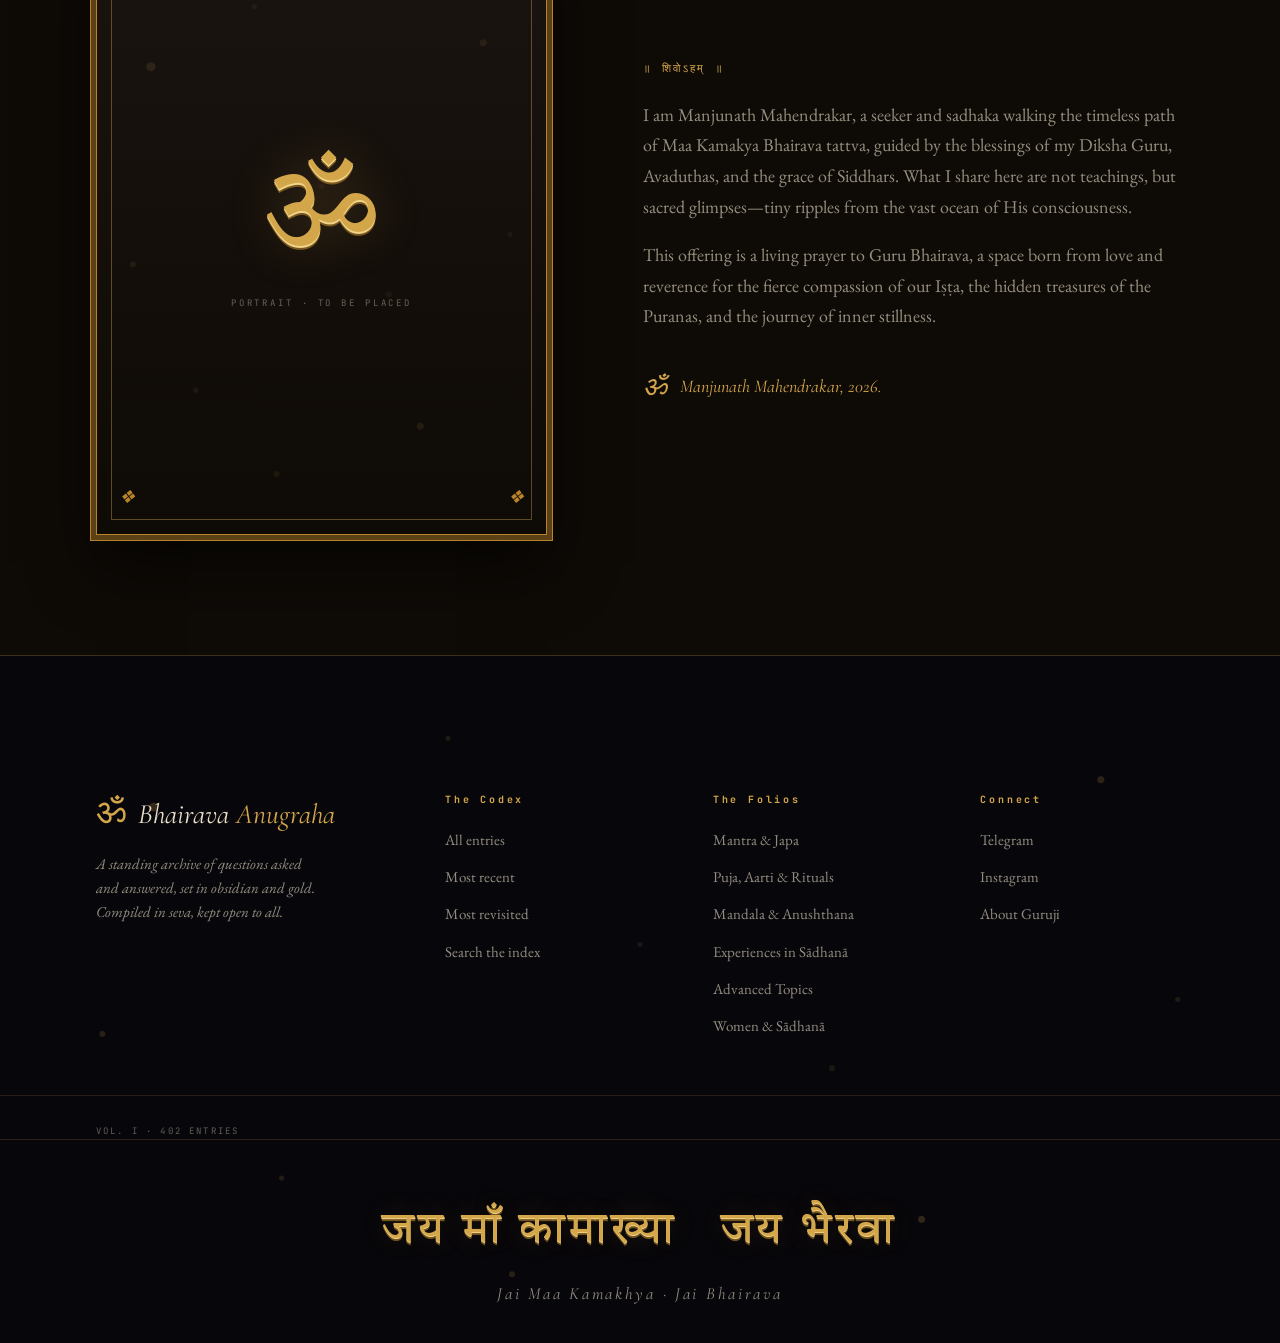
==== commit 46e6cb88: "Support label:url links, sync number sequences, fix folio back navigation, and update category spell" ====
--- a/index.html
+++ b/index.html
@@ -10,7 +10,7 @@
   <link
     href="https://fonts.googleapis.com/css2?family=Cormorant+Garamond:ital,wght@0,400;0,500;0,600;0,700;1,400;1,500;1,600&family=EB+Garamond:ital,wght@0,400;0,500;0,600;1,400;1,500&family=Tiro+Devanagari+Sanskrit:ital@0;1&family=JetBrains+Mono:wght@400;500&display=swap"
     rel="stylesheet" />
-  <link rel="stylesheet" href="index.css?v=2" />
+  <link rel="stylesheet" href="index.css?v=20260922c" />
 </head>
 
 <body>
@@ -115,7 +115,7 @@
       </div>
       <div class="rhs">
         Every entry is filed under one of six traditional folios. Begin where the question lives — Mantra &amp; Japa,
-        Pūjā &amp; Āratī, Maṇḍala &amp; Anuṣṭhāna — or move through them in order, as one would read a manuscript.
+        Puja, Aarti &amp; Rituals, Mandala &amp; Anushthana — or move through them in order, as one would read a manuscript.
       </div>
     </div>
     <div class="cat-grid">
@@ -130,15 +130,15 @@
       <a class="cat" data-folio="II" data-cat-key="puja-aarti">
         <div class="num"><span>FOLIO II</span><span class="count">— entries</span></div>
         <div class="skt-mark">पूजा · आरती</div>
-        <h3>Pūjā, Āratī & Rituals</h3>
-        <div class="desc">Achamana, offerings, the lamp, the prasādam. What may be substituted, what must not, and why
+        <h3>Puja, Aarti & Rituals</h3>
+        <div class="desc">Āchamana, offerings, the lamp, the Prasādam. What may be substituted, what must not, and why
           the small details matter most.</div>
         <div class="foot"><span>READ FOLIO</span><span class="arrow">→</span></div>
       </a>
       <a class="cat" data-folio="III" data-cat-key="mandala">
         <div class="num"><span>FOLIO III</span><span class="count">— entries</span></div>
         <div class="skt-mark">मण्डल · अनुष्ठान</div>
-        <h3>Maṇḍala & Anuṣṭhāna</h3>
+        <h3>Mandala & Anushthana</h3>
         <div class="desc">The forty-eight-day cycle of transformation — vows undertaken, vows broken, what to do when
           the count slips, and how to begin again without despair.</div>
         <div class="foot"><span>READ FOLIO</span><span class="arrow">→</span></div>
@@ -284,8 +284,8 @@
         <h4>The Folios</h4>
         <ul>
           <li><a href="#folio/mantra-japa">Mantra &amp; Japa</a></li>
-          <li><a href="#folio/puja-aarti">Pūjā, Āratī &amp; Rituals</a></li>
-          <li><a href="#folio/mandala">Maṇḍala &amp; Anuṣṭhāna</a></li>
+          <li><a href="#folio/puja-aarti">Puja, Aarti &amp; Rituals</a></li>
+          <li><a href="#folio/mandala">Mandala &amp; Anushthana</a></li>
           <li><a href="#folio/experiences">Experiences in Sādhanā</a></li>
           <li><a href="#folio/advanced">Advanced Topics</a></li>
           <li><a href="#folio/women">Women &amp; Sādhanā</a></li>
@@ -372,7 +372,7 @@
   </div>
 
   <script src="analytics.js"></script>
-  <script src="index.js"></script>
+  <script src="index.js?v=20260922e"></script>
 </body>
 
 </html>
--- a/index.css
+++ b/index.css
@@ -668,7 +668,8 @@
 .overlay .original .body ul {
   list-style: none; padding: 0; margin: 0 0 18px;
 }
-.overlay .original .body ul:last-child {
+.overlay .original .body ul:last-child,
+.overlay .original .body ol:last-child {
   margin-bottom: 0;
 }
 .overlay .original .body li {
@@ -677,11 +678,25 @@
   padding-left: 22px;
   margin: 0 0 10px;
 }
-.overlay .original .body li::before {
+.overlay .original .body ul li::before {
   content: "◇";
   position: absolute; left: 0; top: 0;
   color: var(--gold-2); font-family: var(--display);
   font-size: 16px; line-height: 1.6;
+}
+.overlay .original .body ol {
+  list-style: none; padding: 0; margin: 0 0 14px;
+}
+.overlay .original .body ol li {
+  position: relative;
+  font-size: 17px; line-height: 1.75; color: var(--ink-mute);
+  padding-left: 28px; margin: 0 0 10px;
+}
+.overlay .original .body ol li .item-num {
+  position: absolute; left: 0; top: 0;
+  color: var(--gold-2); font-family: var(--mono);
+  font-size: 13px; line-height: 2.1;
+  user-select: none;
 }
 .overlay .original .body em { font-style: italic; color: var(--gold); }
 .overlay .original .body strong { font-weight: 600; color: var(--paper); }
@@ -709,17 +724,33 @@
 .overlay .answer ul {
   list-style: none; padding: 0; margin: 0 0 18px;
 }
-.overlay .answer li {
+.overlay .answer ul li {
   position: relative;
   font-family: var(--display); font-style: normal;
   font-size: 24px; line-height: 1.45; color: var(--paper-2);
   padding-left: 22px;
   margin: 0 0 10px;
 }
-.overlay .answer li::before {
+.overlay .answer ul li::before {
   content: "•";
   position: absolute; left: 0; top: 0;
   color: var(--gold); font-size: 20px; line-height: 1.4;
+}
+.overlay .answer ol {
+  list-style: none; padding: 0; margin: 0 0 18px;
+}
+.overlay .answer ol li {
+  position: relative;
+  font-family: var(--display); font-style: normal;
+  font-size: 24px; line-height: 1.45; color: var(--paper-2);
+  padding-left: 36px;
+  margin: 0 0 10px;
+}
+.overlay .answer ol li .item-num {
+  position: absolute; left: 0; top: 0;
+  color: var(--gold); font-family: var(--mono);
+  font-size: 16px; line-height: 2;
+  user-select: none;
 }
 .overlay .answer li strong { color: var(--paper); font-weight: 600; }
 .overlay .answer li em { color: var(--gold); font-style: italic; }
@@ -750,6 +781,98 @@
   font-size: 20px;
 }
 .overlay .answer .signoff .om-mark { font-size: 28px; }
+
+/* --------- INLINE ENTRY LINKS --------- */
+.entry-inline-link {
+  color: var(--gold);
+  text-decoration: underline;
+  text-decoration-color: rgba(212, 166, 74, 0.45);
+  text-underline-offset: 3px;
+  text-decoration-thickness: 1px;
+  transition: color 0.18s ease, text-decoration-color 0.18s ease, text-shadow 0.18s ease;
+  font-weight: inherit;
+}
+.entry-inline-link:hover {
+  color: #ffd978;
+  text-decoration-color: var(--gold);
+  text-shadow: 0 0 10px rgba(212, 166, 74, 0.4);
+}
+
+/* --------- DEDICATED ENTRY REFERENCES SECTION --------- */
+.entry-links-section {
+  margin: 28px 0 20px;
+  padding: 16px 18px;
+  background: rgba(212, 166, 74, 0.04);
+  border: 1px solid rgba(212, 166, 74, 0.22);
+  border-left: 3px solid var(--gold-2);
+  border-radius: 4px;
+}
+.entry-links-heading {
+  display: flex;
+  align-items: center;
+  gap: 8px;
+  margin-bottom: 12px;
+  font-family: var(--mono);
+  font-size: 10px;
+  letter-spacing: 0.22em;
+  color: var(--gold-2);
+  text-transform: uppercase;
+}
+.entry-links-icon {
+  color: var(--gold);
+  font-size: 11px;
+}
+.entry-links-title {
+  font-weight: 500;
+}
+.entry-links-grid {
+  display: flex;
+  flex-wrap: wrap;
+  gap: 10px;
+}
+.entry-link-chip {
+  display: inline-flex;
+  align-items: center;
+  gap: 8px;
+  padding: 7px 14px;
+  background: rgba(14, 12, 18, 0.85);
+  border: 1px solid rgba(212, 166, 74, 0.28);
+  border-radius: 3px;
+  color: var(--paper);
+  text-decoration: none;
+  transition: all 0.2s cubic-bezier(0.16, 1, 0.3, 1);
+  box-shadow: 0 2px 6px rgba(0, 0, 0, 0.3);
+}
+.entry-link-chip:hover {
+  background: rgba(212, 166, 74, 0.15);
+  border-color: var(--gold);
+  color: #ffd978;
+  transform: translateY(-1px);
+  box-shadow: 0 4px 12px rgba(212, 166, 74, 0.18);
+}
+.entry-link-chip .chip-icon {
+  color: var(--gold);
+  font-size: 11px;
+}
+.entry-link-chip .chip-label {
+  font-family: var(--serif);
+  font-size: 15px;
+  letter-spacing: 0.01em;
+  color: var(--paper);
+  transition: color 0.18s ease;
+}
+.entry-link-chip:hover .chip-label {
+  color: #ffd978;
+}
+.entry-link-chip .chip-arrow {
+  color: var(--gold-2);
+  font-size: 12px;
+  transition: transform 0.18s ease, color 0.18s ease;
+}
+.entry-link-chip:hover .chip-arrow {
+  color: #ffd978;
+  transform: translate(2px, -2px);
+}
 
 /* --------- THREAD VIEW (linked follow-up questions) --------- */
 .thread-meta {
@@ -1192,6 +1315,9 @@
   .overlay .answer .skt-inline { font-size: 19px; }
   .overlay .answer .pull { padding: 16px 18px; font-size: 19px; margin: 22px 0; }
   .overlay .answer .signoff { margin-top: 24px; font-size: 18px; }
+  .entry-links-section { padding: 14px; margin: 20px 0 16px; }
+  .entry-link-chip { padding: 6px 12px; }
+  .entry-link-chip .chip-label { font-size: 13px; }
 
   /* --- Search palette --- */
   .palette { padding: 36px 12px 24px; }
